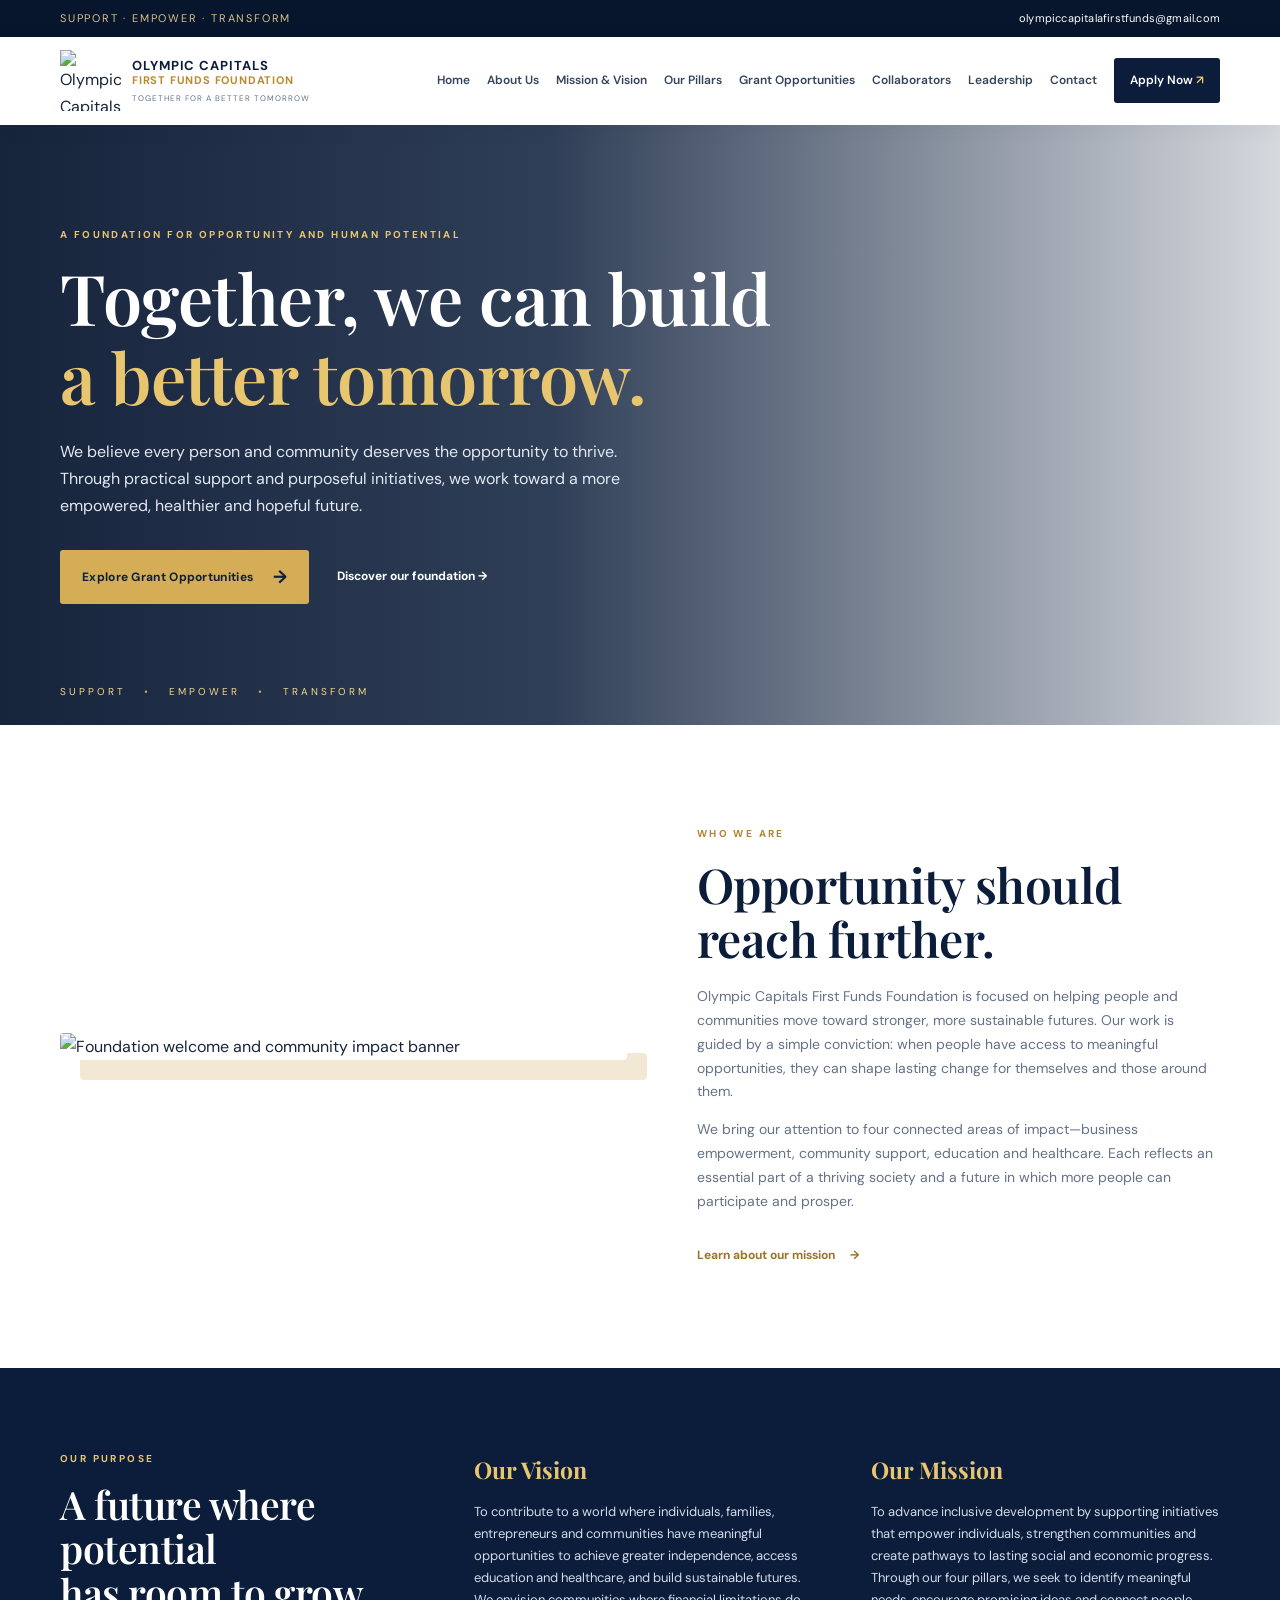
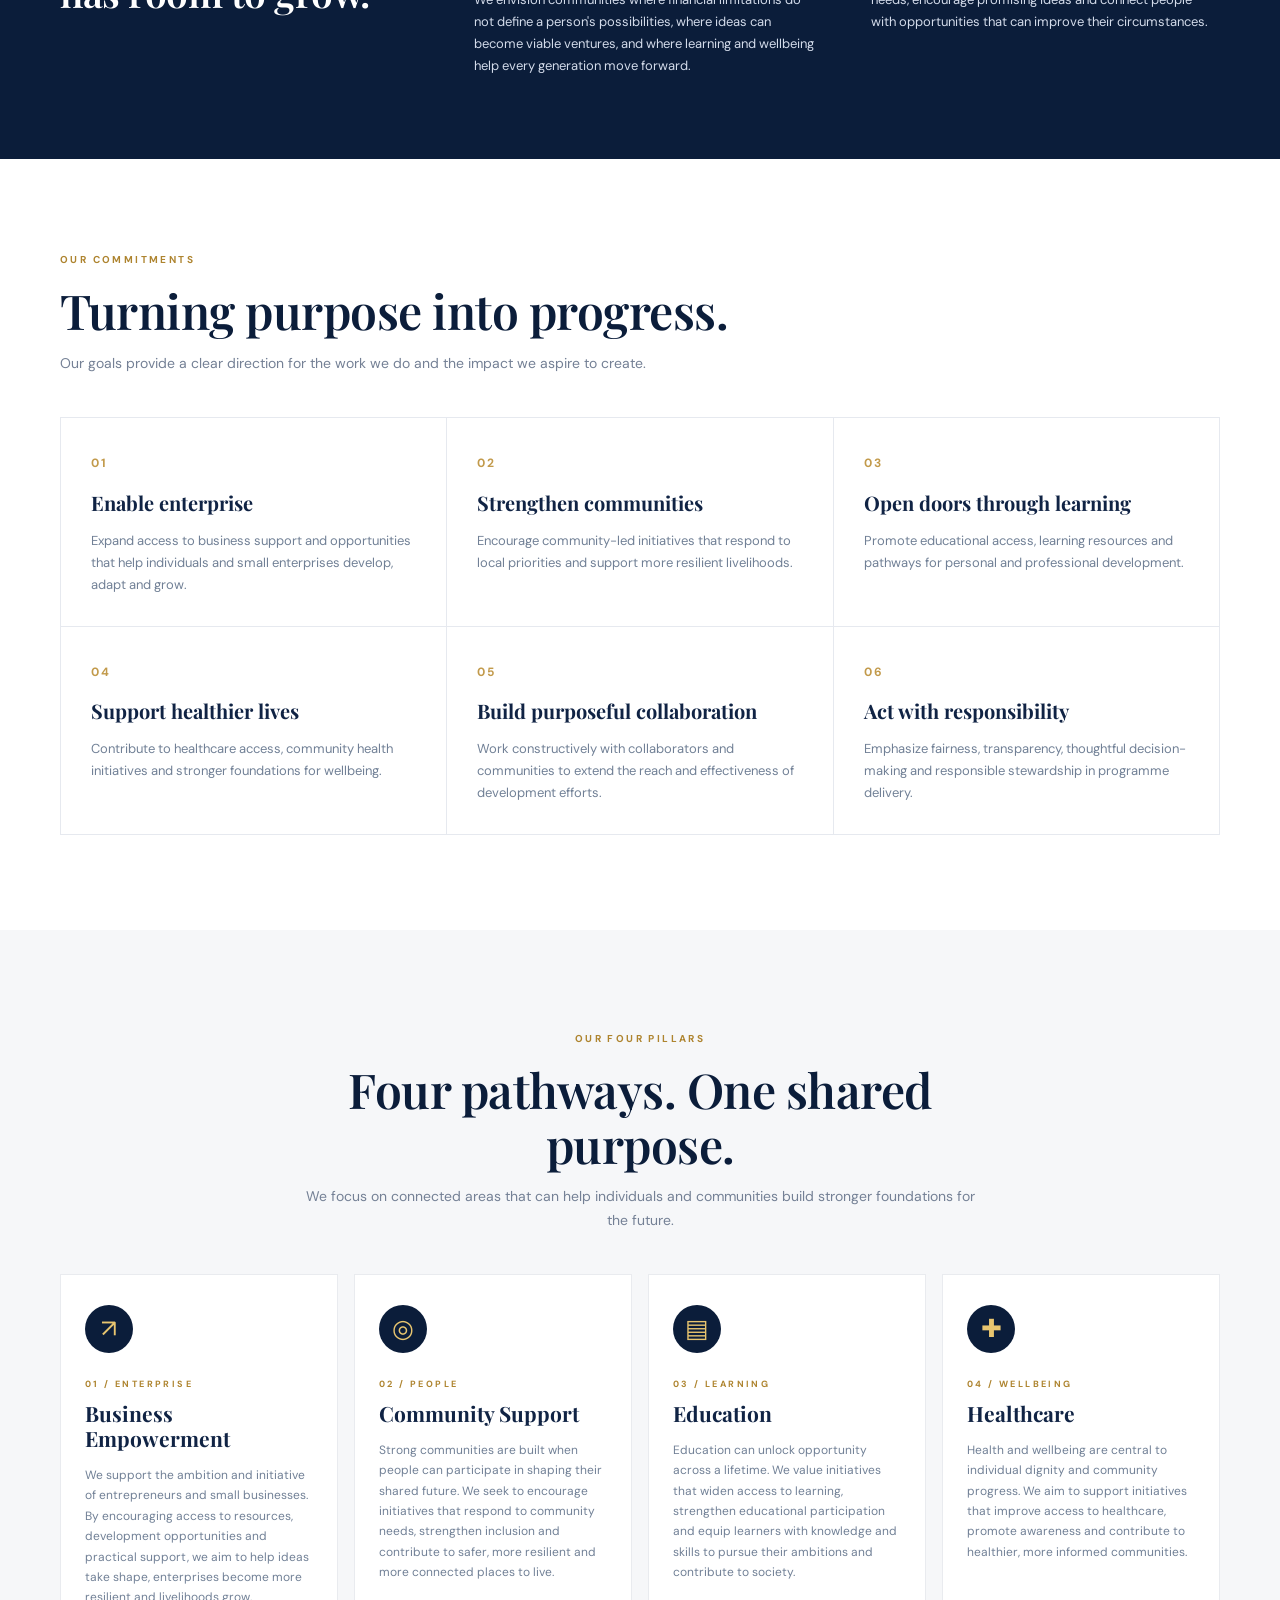
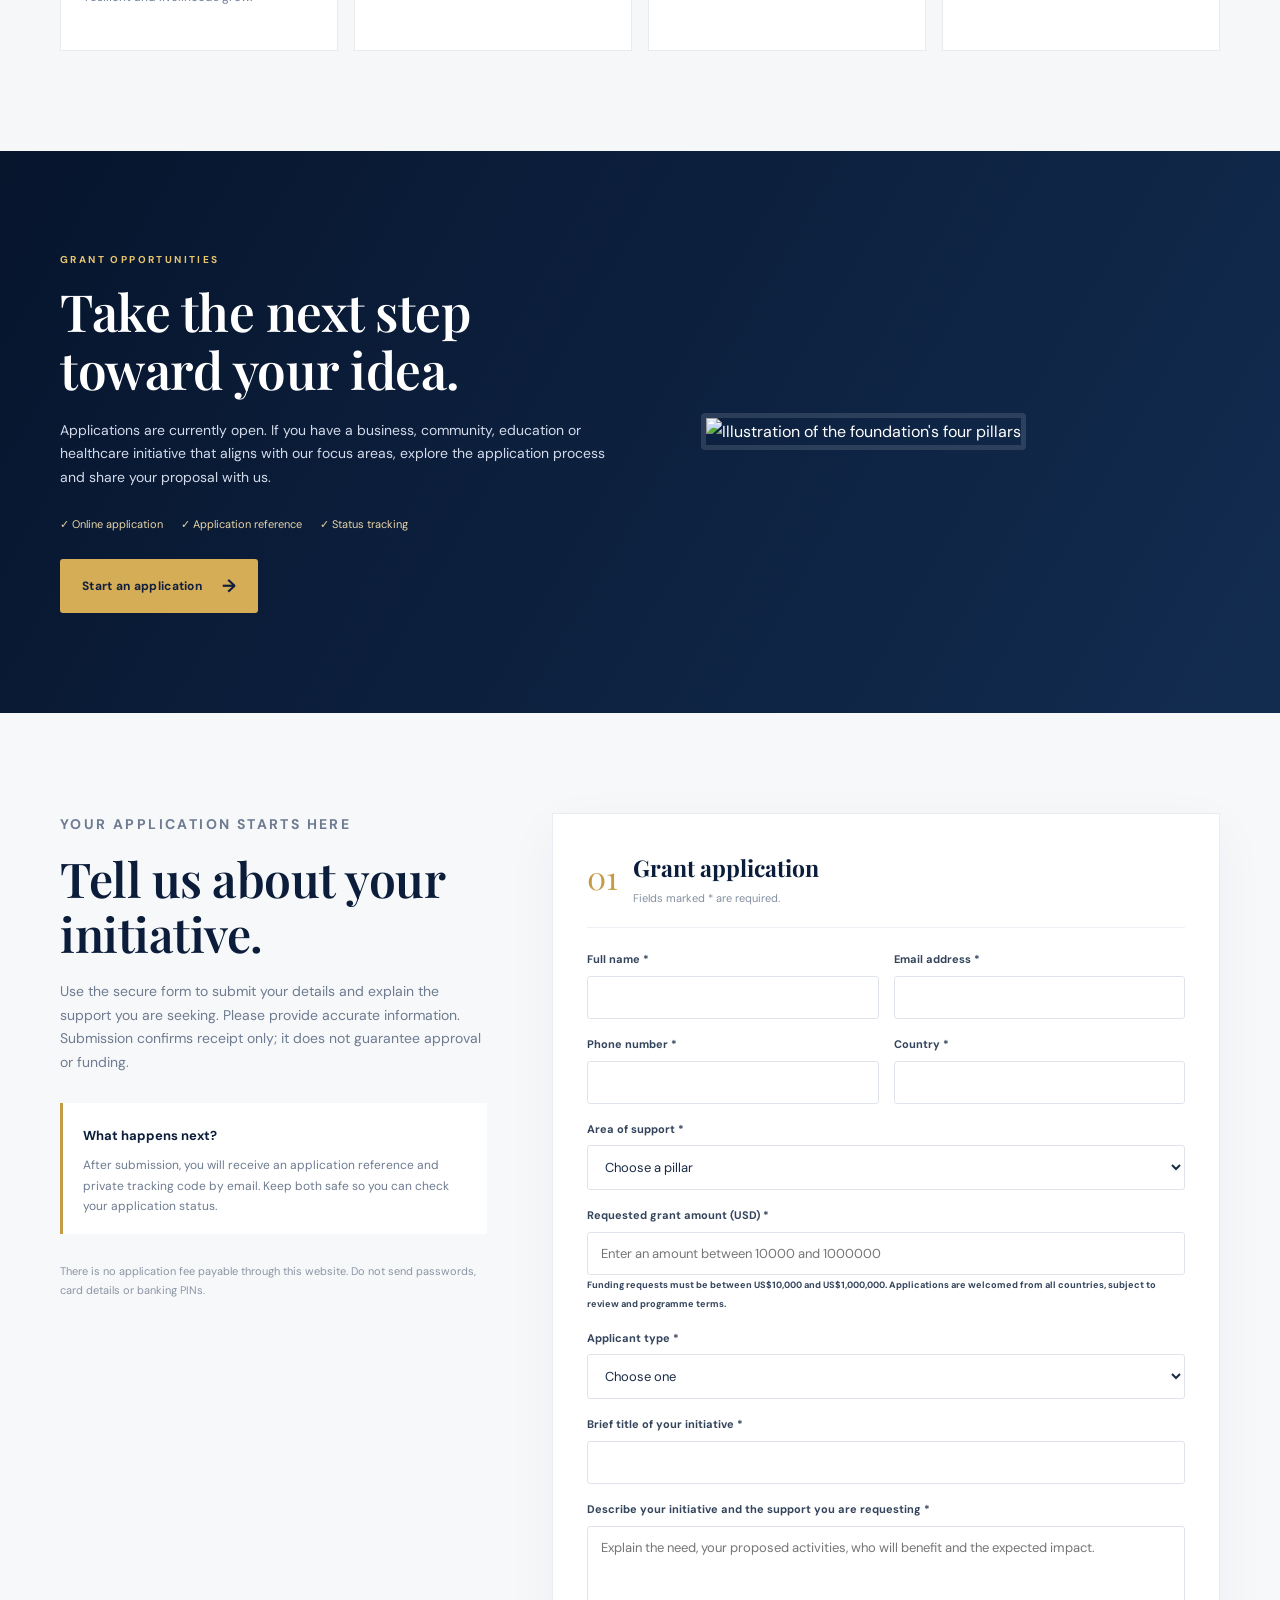
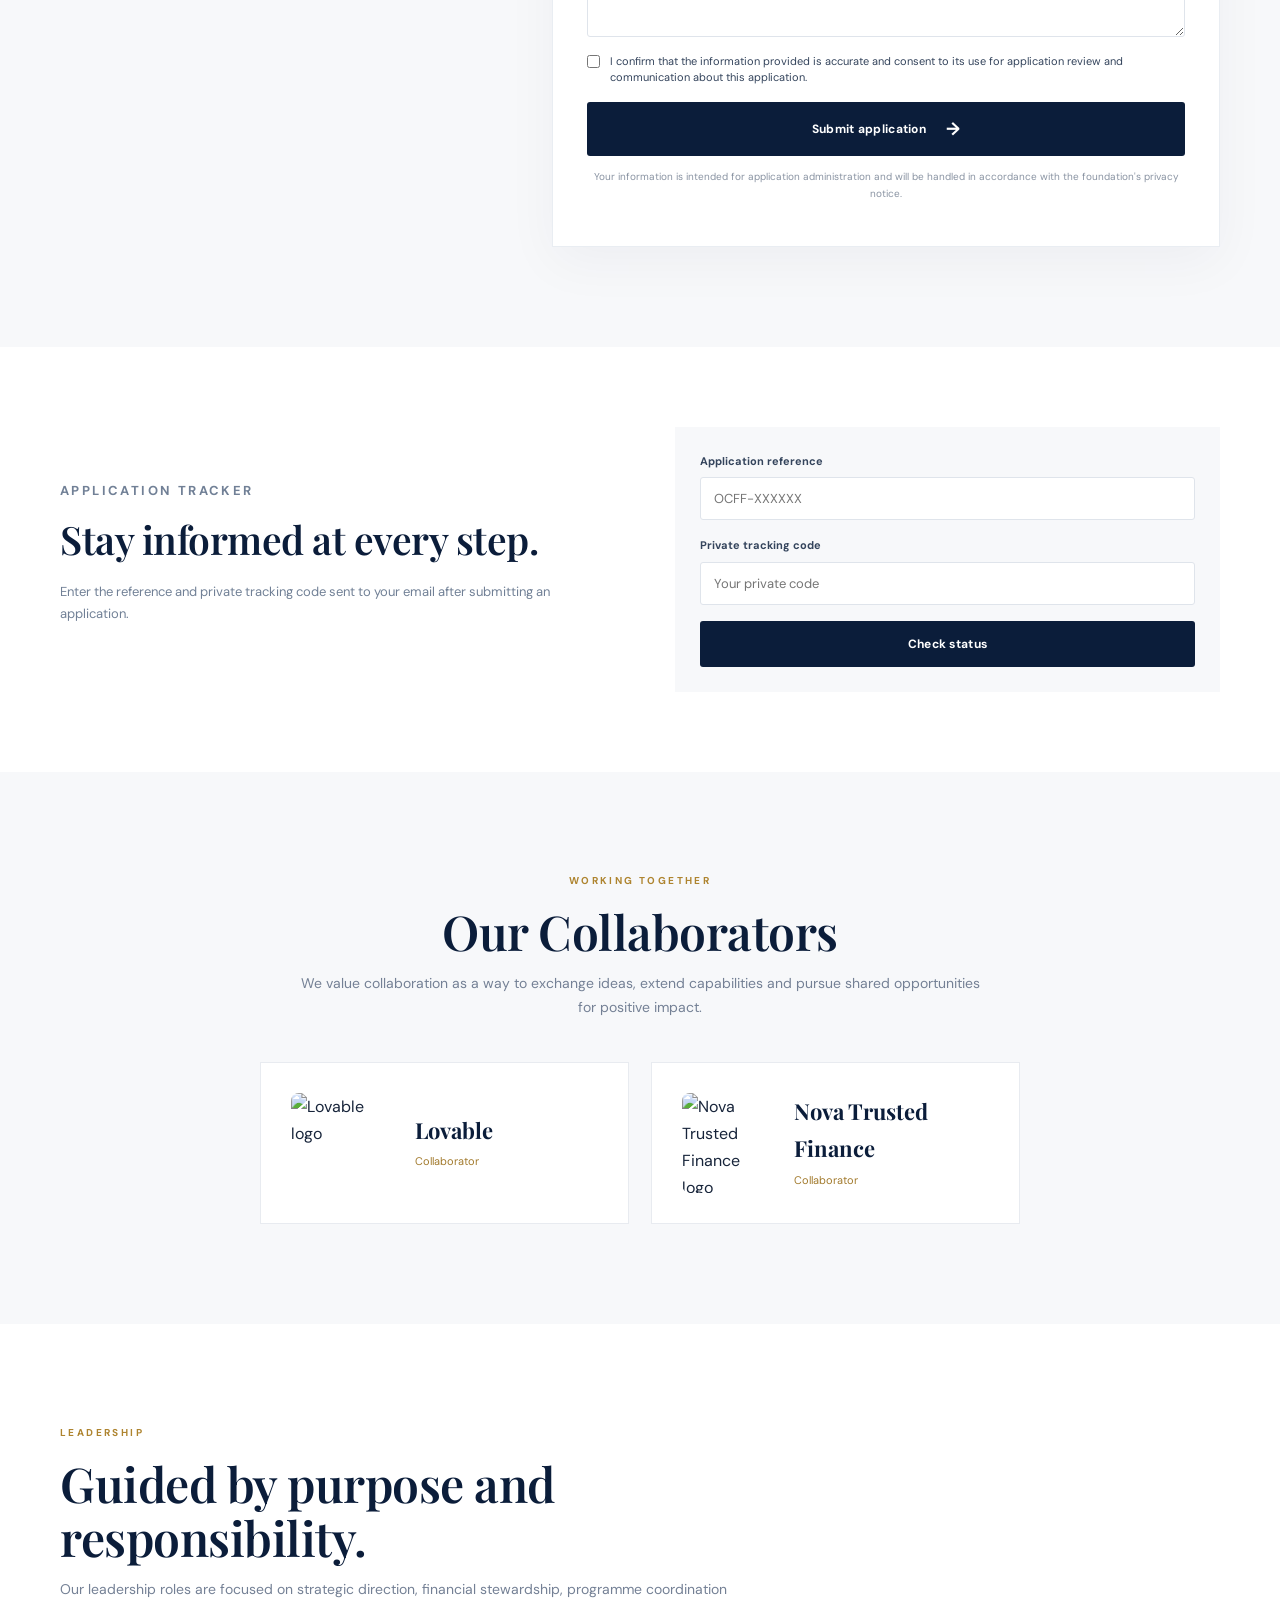
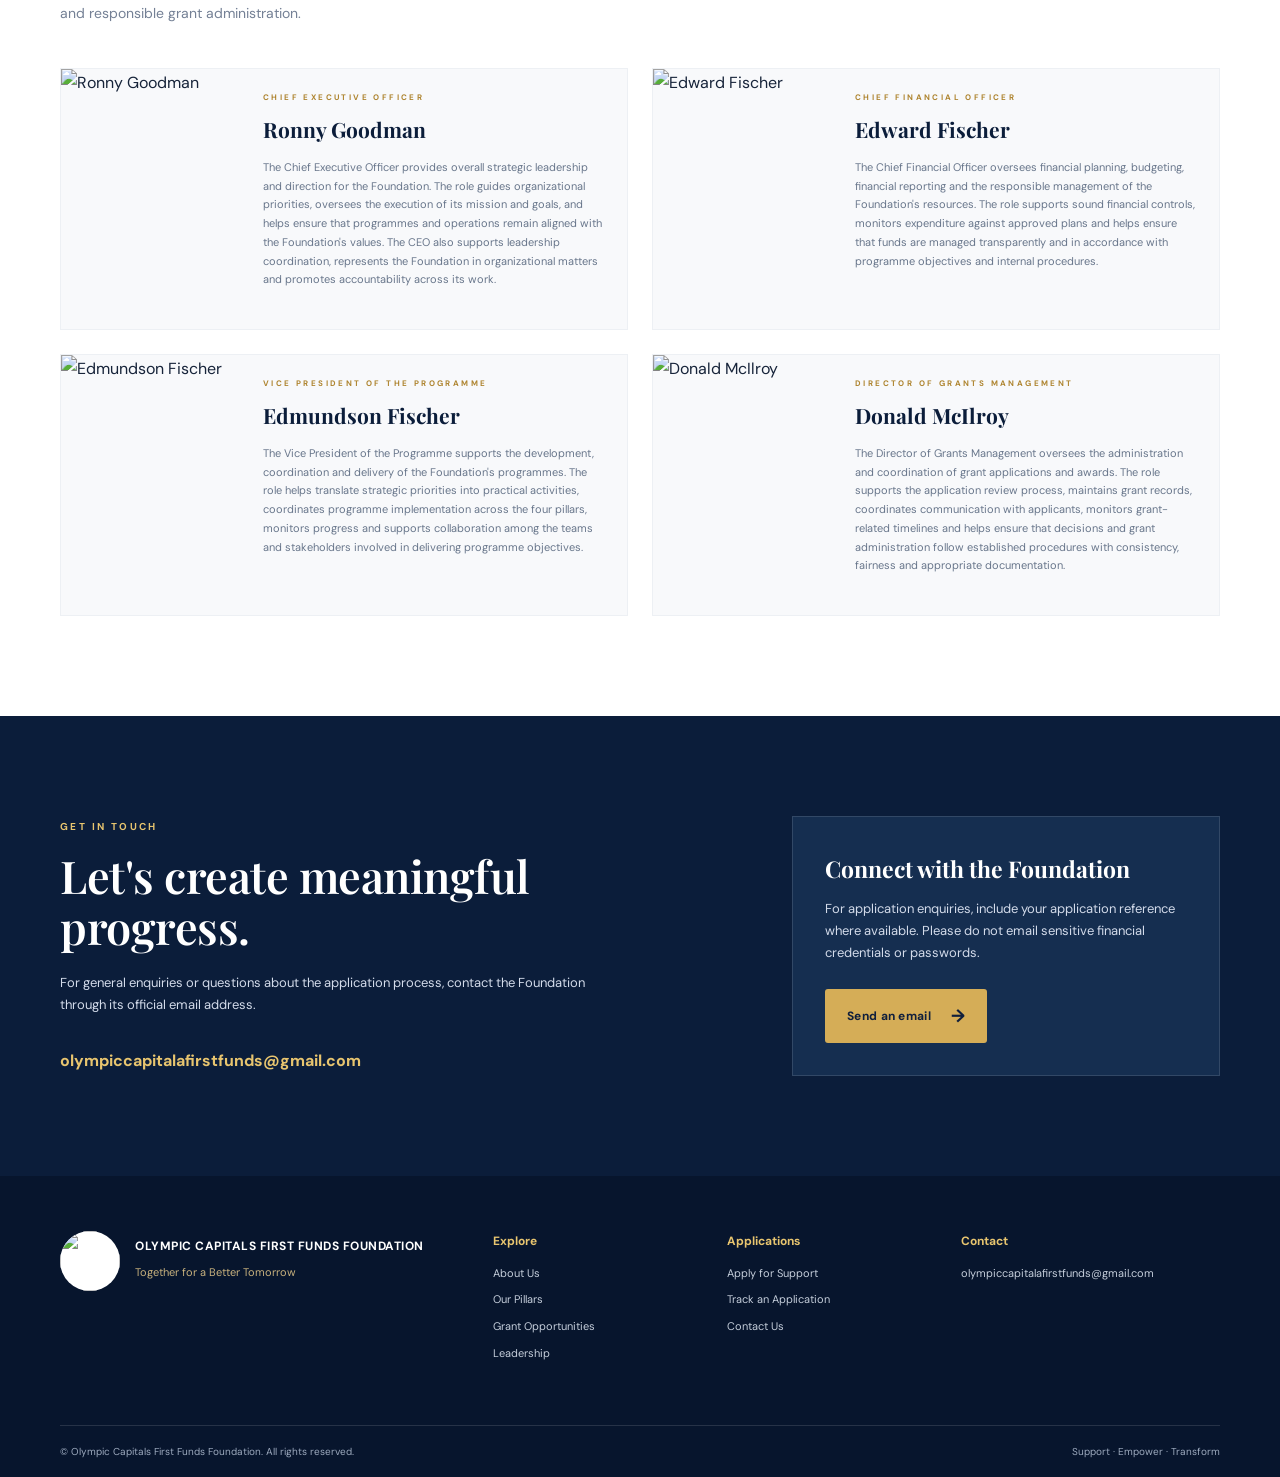
==== index.html @ b66a0d2e "Add files via upload" ====
<!doctype html>
<html lang="en">
<head>
<meta charset="utf-8"><meta name="viewport" content="width=device-width, initial-scale=1">
<meta name="description" content="Olympic Capitals First Funds Foundation — supporting, empowering and transforming lives through business empowerment, community support, education and healthcare.">
<meta name="theme-color" content="#0b1d3a">
<title>Olympic Capitals First Funds Foundation | Together for a Better Tomorrow</title>
<link rel="preconnect" href="https://fonts.googleapis.com"><link rel="preconnect" href="https://fonts.gstatic.com" crossorigin>
<link href="https://fonts.googleapis.com/css2?family=DM+Sans:wght@400;500;600;700&family=Playfair+Display:wght@500;600;700&display=swap" rel="stylesheet">
<link rel="stylesheet" href="/styles.css">
</head>
<body>
<div class="topline"><div class="wrap topline-inner"><span>SUPPORT · EMPOWER · TRANSFORM</span><a href="mailto:olympiccapitalafirstfunds@gmail.com">olympiccapitalafirstfunds@gmail.com</a></div></div>
<header class="site-header"><div class="wrap nav-wrap">
<a class="brand" href="#home"><img src="/assets/foundation-logo.jpg" alt="Olympic Capitals First Funds Foundation logo"><span><b>OLYMPIC CAPITALS</b><strong>FIRST FUNDS FOUNDATION</strong><small>TOGETHER FOR A BETTER TOMORROW</small></span></a>
<button class="menu-toggle" aria-label="Open navigation" aria-expanded="false">☰</button>
<nav id="nav"><a href="#home">Home</a><a href="#about">About Us</a><a href="#mission">Mission & Vision</a><a href="#pillars">Our Pillars</a><a href="#grants">Grant Opportunities</a><a href="#collaborators">Collaborators</a><a href="#leadership">Leadership</a><a href="#contact">Contact</a><a class="nav-apply" href="#apply">Apply Now <span>↗</span></a></nav>
</div></header>
<main>
<section class="hero" id="home"><div class="hero-shade"></div><div class="wrap hero-content"><p class="eyebrow light">A FOUNDATION FOR OPPORTUNITY AND HUMAN POTENTIAL</p><h1>Together, we can build<br><em>a better tomorrow.</em></h1><p class="hero-copy">We believe every person and community deserves the opportunity to thrive. Through practical support and purposeful initiatives, we work toward a more empowered, healthier and hopeful future.</p><div class="hero-actions"><a class="btn gold" href="#apply">Explore Grant Opportunities <span>→</span></a><a class="text-link light-link" href="#about">Discover our foundation <span>→</span></a></div></div><div class="hero-caption">SUPPORT <i>•</i> EMPOWER <i>•</i> TRANSFORM</div></section>
<section class="intro section wrap" id="about"><div class="intro-image"><img src="/assets/foundation-welcome-banner.jpg" alt="Foundation welcome and community impact banner"></div><div class="intro-copy"><p class="eyebrow">WHO WE ARE</p><h2>Opportunity should reach further.</h2><p>Olympic Capitals First Funds Foundation is focused on helping people and communities move toward stronger, more sustainable futures. Our work is guided by a simple conviction: when people have access to meaningful opportunities, they can shape lasting change for themselves and those around them.</p><p>We bring our attention to four connected areas of impact—business empowerment, community support, education and healthcare. Each reflects an essential part of a thriving society and a future in which more people can participate and prosper.</p><a class="under-link" href="#mission">Learn about our mission <span>→</span></a></div></section>
<section class="mission-band" id="mission"><div class="wrap mission-grid"><div><p class="eyebrow light">OUR PURPOSE</p><h2>A future where potential<br>has room to grow.</h2></div><div><h3>Our Vision</h3><p>To contribute to a world where individuals, families, entrepreneurs and communities have meaningful opportunities to achieve greater independence, access education and healthcare, and build sustainable futures. We envision communities where financial limitations do not define a person's possibilities, where ideas can become viable ventures, and where learning and wellbeing help every generation move forward.</p></div><div><h3>Our Mission</h3><p>To advance inclusive development by supporting initiatives that empower individuals, strengthen communities and create pathways to lasting social and economic progress. Through our four pillars, we seek to identify meaningful needs, encourage promising ideas and connect people with opportunities that can improve their circumstances.</p></div></div></section>
<section class="section goals wrap"><div class="section-heading"><p class="eyebrow">OUR COMMITMENTS</p><h2>Turning purpose into progress.</h2><p>Our goals provide a clear direction for the work we do and the impact we aspire to create.</p></div><div class="goal-grid"><article><b>01</b><h3>Enable enterprise</h3><p>Expand access to business support and opportunities that help individuals and small enterprises develop, adapt and grow.</p></article><article><b>02</b><h3>Strengthen communities</h3><p>Encourage community-led initiatives that respond to local priorities and support more resilient livelihoods.</p></article><article><b>03</b><h3>Open doors through learning</h3><p>Promote educational access, learning resources and pathways for personal and professional development.</p></article><article><b>04</b><h3>Support healthier lives</h3><p>Contribute to healthcare access, community health initiatives and stronger foundations for wellbeing.</p></article><article><b>05</b><h3>Build purposeful collaboration</h3><p>Work constructively with collaborators and communities to extend the reach and effectiveness of development efforts.</p></article><article><b>06</b><h3>Act with responsibility</h3><p>Emphasize fairness, transparency, thoughtful decision-making and responsible stewardship in programme delivery.</p></article></div></section>
<section class="pillars section" id="pillars"><div class="wrap"><div class="section-heading center"><p class="eyebrow">OUR FOUR PILLARS</p><h2>Four pathways. One shared purpose.</h2><p>We focus on connected areas that can help individuals and communities build stronger foundations for the future.</p></div><div class="pillar-grid"><article class="pillar"><div class="pillar-icon">↗</div><p class="eyebrow">01 / ENTERPRISE</p><h3>Business Empowerment</h3><p>We support the ambition and initiative of entrepreneurs and small businesses. By encouraging access to resources, development opportunities and practical support, we aim to help ideas take shape, enterprises become more resilient and livelihoods grow.</p></article><article class="pillar"><div class="pillar-icon">◎</div><p class="eyebrow">02 / PEOPLE</p><h3>Community Support</h3><p>Strong communities are built when people can participate in shaping their shared future. We seek to encourage initiatives that respond to community needs, strengthen inclusion and contribute to safer, more resilient and more connected places to live.</p></article><article class="pillar"><div class="pillar-icon">▤</div><p class="eyebrow">03 / LEARNING</p><h3>Education</h3><p>Education can unlock opportunity across a lifetime. We value initiatives that widen access to learning, strengthen educational participation and equip learners with knowledge and skills to pursue their ambitions and contribute to society.</p></article><article class="pillar"><div class="pillar-icon">✚</div><p class="eyebrow">04 / WELLBEING</p><h3>Healthcare</h3><p>Health and wellbeing are central to individual dignity and community progress. We aim to support initiatives that improve access to healthcare, promote awareness and contribute to healthier, more informed communities.</p></article></div></div></section>
<section class="grant-section section" id="grants"><div class="wrap grant-grid"><div><p class="eyebrow light">GRANT OPPORTUNITIES</p><h2>Take the next step<br>toward your idea.</h2><p>Applications are currently open. If you have a business, community, education or healthcare initiative that aligns with our focus areas, explore the application process and share your proposal with us.</p><div class="grant-points"><span>✓ Online application</span><span>✓ Application reference</span><span>✓ Status tracking</span></div><a class="btn gold" href="#apply">Start an application <span>→</span></a></div><div class="grant-art"><img src="/assets/four-pillars-artwork.jpg" alt="Illustration of the foundation's four pillars"></div></div></section>
<section class="section application" id="apply"><div class="wrap application-grid"><div class="application-info"><p class="eyebrow">YOUR APPLICATION STARTS HERE</p><h2>Tell us about your initiative.</h2><p>Use the secure form to submit your details and explain the support you are seeking. Please provide accurate information. Submission confirms receipt only; it does not guarantee approval or funding.</p><div class="notice"><b>What happens next?</b><p>After submission, you will receive an application reference and private tracking code by email. Keep both safe so you can check your application status.</p></div><p class="small-note">There is no application fee payable through this website. Do not send passwords, card details or banking PINs.</p></div>
<form id="application-form" class="form-card"><div class="form-title"><span>01</span><div><h3>Grant application</h3><p>Fields marked * are required.</p></div></div><div class="form-row"><label>Full name *<input name="fullName" required autocomplete="name" maxlength="120"></label><label>Email address *<input name="email" type="email" required autocomplete="email" maxlength="180"></label></div><div class="form-row"><label>Phone number *<input name="phone" required autocomplete="tel" maxlength="40"></label><label>Country *<input name="country" required autocomplete="country-name" maxlength="80"></label></div><label>Area of support *<select name="pillar" required><option value="">Choose a pillar</option><option>Business Empowerment</option><option>Community Support</option><option>Education</option><option>Healthcare</option></select></label><label>Requested grant amount (USD) *<input name="requestedAmount" type="number" min="10000" max="1000000" step="1000" required placeholder="Enter an amount between 10000 and 1000000"><small>Funding requests must be between US$10,000 and US$1,000,000. Applications are welcomed from all countries, subject to review and programme terms.</small></label><label>Applicant type *<select name="applicantType" required><option value="">Choose one</option><option>Individual</option><option>Business / Enterprise</option><option>Community group / Organization</option><option>Educational initiative</option><option>Healthcare initiative</option></select></label><label>Brief title of your initiative *<input name="projectTitle" required maxlength="160"></label><label>Describe your initiative and the support you are requesting *<textarea name="description" rows="5" required minlength="40" maxlength="5000" placeholder="Explain the need, your proposed activities, who will benefit and the expected impact."></textarea></label><label class="check"><input type="checkbox" name="consent" required><span>I confirm that the information provided is accurate and consent to its use for application review and communication about this application.</span></label><button class="btn navy full" type="submit">Submit application <span>→</span></button><p class="form-feedback" id="form-feedback" role="status" aria-live="polite"></p><p class="privacy-mini">Your information is intended for application administration and will be handled in accordance with the foundation's privacy notice.</p></form></div></section>
<section class="tracking section" id="track"><div class="wrap track-wrap"><div><p class="eyebrow">APPLICATION TRACKER</p><h2>Stay informed at every step.</h2><p>Enter the reference and private tracking code sent to your email after submitting an application.</p></div><form id="track-form" class="track-form"><label>Application reference<input name="reference" placeholder="OCFF-XXXXXX" required></label><label>Private tracking code<input name="trackingCode" placeholder="Your private code" required></label><button class="btn navy full">Check status</button><div id="track-result" class="track-result" role="status" aria-live="polite"></div></form></div></section>
<section class="collaborators section" id="collaborators"><div class="wrap"><div class="section-heading center"><p class="eyebrow">WORKING TOGETHER</p><h2>Our Collaborators</h2><p>We value collaboration as a way to exchange ideas, extend capabilities and pursue shared opportunities for positive impact.</p></div><div class="collab-grid"><article class="collab-card"><img src="/assets/lovable-logo.jpg" alt="Lovable logo"><div><h3>Lovable</h3><p>Collaborator</p></div></article><article class="collab-card"><img src="/assets/nova-trusted-finance-logo.jpg" alt="Nova Trusted Finance logo"><div><h3>Nova Trusted Finance</h3><p>Collaborator</p></div></article></div></div></section>
<section class="leadership section" id="leadership"><div class="wrap"><div class="section-heading"><p class="eyebrow">LEADERSHIP</p><h2>Guided by purpose and responsibility.</h2><p>Our leadership roles are focused on strategic direction, financial stewardship, programme coordination and responsible grant administration.</p></div><div class="leaders-grid"><article class="leader"><img src="/assets/leader-ronny-goodman.jpg" alt="Ronny Goodman"><div class="leader-copy"><p class="eyebrow">CHIEF EXECUTIVE OFFICER</p><h3>Ronny Goodman</h3><p>The Chief Executive Officer provides overall strategic leadership and direction for the Foundation. The role guides organizational priorities, oversees the execution of its mission and goals, and helps ensure that programmes and operations remain aligned with the Foundation's values. The CEO also supports leadership coordination, represents the Foundation in organizational matters and promotes accountability across its work.</p></div></article><article class="leader"><img src="/assets/leader-edward-fischer.jpg" alt="Edward Fischer"><div class="leader-copy"><p class="eyebrow">CHIEF FINANCIAL OFFICER</p><h3>Edward Fischer</h3><p>The Chief Financial Officer oversees financial planning, budgeting, financial reporting and the responsible management of the Foundation's resources. The role supports sound financial controls, monitors expenditure against approved plans and helps ensure that funds are managed transparently and in accordance with programme objectives and internal procedures.</p></div></article><article class="leader"><img src="/assets/leader-edmundson-fischer.jpg" alt="Edmundson Fischer"><div class="leader-copy"><p class="eyebrow">VICE PRESIDENT OF THE PROGRAMME</p><h3>Edmundson Fischer</h3><p>The Vice President of the Programme supports the development, coordination and delivery of the Foundation's programmes. The role helps translate strategic priorities into practical activities, coordinates programme implementation across the four pillars, monitors progress and supports collaboration among the teams and stakeholders involved in delivering programme objectives.</p></div></article><article class="leader"><img src="/assets/leader-donald-mcilroy.jpg" alt="Donald McIlroy"><div class="leader-copy"><p class="eyebrow">DIRECTOR OF GRANTS MANAGEMENT</p><h3>Donald McIlroy</h3><p>The Director of Grants Management oversees the administration and coordination of grant applications and awards. The role supports the application review process, maintains grant records, coordinates communication with applicants, monitors grant-related timelines and helps ensure that decisions and grant administration follow established procedures with consistency, fairness and appropriate documentation.</p></div></article></div></div></section>
<section class="contact section" id="contact"><div class="wrap contact-grid"><div><p class="eyebrow light">GET IN TOUCH</p><h2>Let's create meaningful progress.</h2><p>For general enquiries or questions about the application process, contact the Foundation through its official email address.</p><a class="contact-email" href="mailto:olympiccapitalafirstfunds@gmail.com">olympiccapitalafirstfunds@gmail.com</a></div><div class="contact-card"><h3>Connect with the Foundation</h3><p>For application enquiries, include your application reference where available. Please do not email sensitive financial credentials or passwords.</p><a class="btn gold" href="mailto:olympiccapitalafirstfunds@gmail.com?subject=Foundation%20Enquiry">Send an email <span>→</span></a></div></div></section>
</main>
<footer><div class="wrap footer-main"><div class="footer-brand"><img src="/assets/foundation-logo.jpg" alt=""><div><b>OLYMPIC CAPITALS FIRST FUNDS FOUNDATION</b><p>Together for a Better Tomorrow</p></div></div><div><h4>Explore</h4><a href="#about">About Us</a><a href="#pillars">Our Pillars</a><a href="#grants">Grant Opportunities</a><a href="#leadership">Leadership</a></div><div><h4>Applications</h4><a href="#apply">Apply for Support</a><a href="#track">Track an Application</a><a href="#contact">Contact Us</a></div><div><h4>Contact</h4><a href="mailto:olympiccapitalafirstfunds@gmail.com">olympiccapitalafirstfunds@gmail.com</a></div></div><div class="wrap footer-bottom"><span>© <span id="year"></span> Olympic Capitals First Funds Foundation. All rights reserved.</span><span>Support · Empower · Transform</span></div></footer>
<script src="/app.js" defer></script>
</body></html>
---- styles.css ----
*{box-sizing:border-box}html{scroll-behavior:smooth;scroll-padding-top:92px}body{margin:0;color:#17243a;background:#fff;font-family:"DM Sans",Arial,sans-serif;line-height:1.7}a{color:inherit;text-decoration:none}.wrap{width:min(1160px,calc(100% - 44px));margin:auto}.topline{background:#07152d;color:#d9c18a;font-size:11px;letter-spacing:1.8px}.topline-inner{display:flex;justify-content:space-between;padding:9px 0}.topline a{color:#fff;letter-spacing:.2px}.site-header{position:sticky;top:0;background:#fff;z-index:20;box-shadow:0 4px 22px #0b1d3a0c}.nav-wrap{min-height:88px;display:flex;align-items:center;justify-content:space-between;gap:25px}.brand{display:flex;align-items:center;gap:11px;min-width:260px}.brand img{width:61px;height:61px;object-fit:contain}.brand span{display:flex;flex-direction:column;line-height:1.25;color:#0b1d3a}.brand b{font-size:13px;letter-spacing:.9px}.brand strong{font-size:11px;letter-spacing:.8px;color:#b88a2d}.brand small{font-size:8px;letter-spacing:1px;margin-top:5px;color:#66748a}nav{display:flex;align-items:center;gap:17px;font-size:12px;font-weight:600;color:#34445c}nav a:hover,.under-link:hover{color:#b98b34}.nav-apply{background:#0b1d3a;color:#fff;padding:12px 16px;border-radius:3px}.nav-apply span{color:#e8c56f}.menu-toggle{display:none;background:none;border:0;font-size:25px;color:#0b1d3a}.hero{position:relative;min-height:600px;background:linear-gradient(90deg,#06152feF 0%,#0b1d3ad9 43%,#0b1d3a2b 100%),url('/assets/foundation-banner-wide.jpg') center/cover no-repeat;display:flex;align-items:center;color:#fff}.hero-content{position:relative;padding:100px 0 120px;max-width:1160px}.eyebrow{font-size:10px;letter-spacing:2.4px;font-weight:700;color:#ae842f;margin:0 0 15px}.eyebrow.light{color:#e8c56f}.hero h1,.section-heading h2,.intro h2,.mission-band h2,.grant-section h2,.application h2,.tracking h2,.contact h2{font-family:"Playfair Display",Georgia,serif;font-weight:600;line-height:1.13;letter-spacing:-.5px}.hero h1{font-size:clamp(42px,6vw,70px);margin:0 0 22px}.hero h1 em{color:#e8c56f;font-style:normal}.hero-copy{max-width:560px;color:#e3e8f1;font-size:16px}.hero-actions{display:flex;align-items:center;gap:28px;margin-top:30px}.btn{display:inline-flex;align-items:center;justify-content:center;gap:20px;padding:15px 22px;border:0;border-radius:3px;font:700 12px "DM Sans";letter-spacing:.3px;cursor:pointer}.btn.gold{background:#d5ad57;color:#101f3c}.btn.navy{background:#0b1d3a;color:white}.btn.full{width:100%}.btn span{font-size:18px}.text-link{font-size:12px;font-weight:700}.light-link{color:#fff}.hero-caption{position:absolute;bottom:25px;left:max(22px,calc((100% - 1160px)/2));font-size:10px;letter-spacing:3px;color:#f3d78f}.hero-caption i{padding:0 12px;color:#d5ad57}.section{padding:100px 0}.intro{display:grid;grid-template-columns:1.04fr .96fr;gap:70px;align-items:center}.intro-image img{width:100%;display:block;border-radius:4px;box-shadow:20px 20px 0 #f2e8d4}.intro h2,.section-heading h2,.tracking h2,.application h2{font-size:clamp(34px,4vw,48px);color:#0b1d3a;margin:0 0 20px}.intro-copy p:not(.eyebrow){color:#657187;font-size:14px}.under-link{display:inline-block;margin-top:18px;color:#9b7428;font-weight:700;font-size:12px}.under-link span{padding-left:12px}.mission-band{background:#0b1d3a;color:#fff;padding:82px 0}.mission-grid{display:grid;grid-template-columns:1.05fr 1fr 1fr;gap:48px}.mission-band h2{font-size:39px;margin:0}.mission-band h3{font-family:"Playfair Display";font-size:23px;color:#e8c56f;margin:0 0 12px}.mission-band p:not(.eyebrow){font-size:13px;color:#d3dbea;margin:0}.goals{padding-top:92px;padding-bottom:95px}.section-heading{max-width:690px;margin-bottom:42px}.section-heading h2{margin-bottom:12px}.section-heading>p:not(.eyebrow){color:#748095;font-size:14px}.goal-grid{display:grid;grid-template-columns:repeat(3,1fr);gap:1px;background:#e6e9ef;border:1px solid #e6e9ef}.goal-grid article{background:white;padding:30px}.goal-grid b{color:#c29a4b;font-size:12px;letter-spacing:2px}.goal-grid h3{font-family:"Playfair Display";font-size:20px;color:#102344;margin:10px 0}.goal-grid p{font-size:13px;color:#718096;margin:0}.pillars{background:#f6f7f9}.center{text-align:center;margin-left:auto;margin-right:auto}.pillar-grid{display:grid;grid-template-columns:repeat(4,1fr);gap:16px}.pillar{background:#fff;padding:30px 24px;border:1px solid #e9ebef;min-height:310px;transition:.2s}.pillar:hover{transform:translateY(-5px);box-shadow:0 15px 35px #0b1d3a12}.pillar-icon{width:48px;height:48px;border-radius:50%;display:grid;place-items:center;background:#0b1d3a;color:#e8c56f;font-size:25px;margin-bottom:24px}.pillar .eyebrow{font-size:9px;margin-bottom:8px}.pillar h3{font-family:"Playfair Display";font-size:21px;color:#102344;line-height:1.2;margin:0 0 14px}.pillar p:last-child{font-size:12px;color:#718096}.grant-section{background:linear-gradient(120deg,#07152d,#122c50);color:#fff;overflow:hidden}.grant-grid{display:grid;grid-template-columns:1fr .9fr;gap:65px;align-items:center}.grant-section h2,.contact h2{font-size:clamp(38px,4vw,52px);margin:0 0 20px}.grant-section p:not(.eyebrow){color:#d3dbea;font-size:14px;max-width:550px}.grant-points{display:flex;flex-wrap:wrap;gap:18px;margin:25px 0;color:#e8d5a8;font-size:11px}.grant-art img{width:100%;max-height:400px;object-fit:cover;border:5px solid #ffffff20;border-radius:4px}.application{background:#f7f8fa}.application-grid{display:grid;grid-template-columns:.78fr 1.22fr;gap:65px;align-items:start}.application-info{position:sticky;top:120px}.application-info p{font-size:14px;color:#6e7b90}.notice{background:#fff;border-left:3px solid #c69b45;padding:18px 20px;margin:28px 0}.notice b{font-size:13px;color:#0b1d3a}.notice p{font-size:12px;margin:7px 0 0}.small-note{font-size:11px!important;color:#8b95a5!important}.form-card{background:#fff;padding:34px;box-shadow:0 15px 50px #0b1d3a0b;border:1px solid #e9edf2}.form-title{display:flex;gap:15px;align-items:center;border-bottom:1px solid #edf0f4;padding-bottom:20px;margin-bottom:22px}.form-title>span{font-family:"Playfair Display";font-size:32px;color:#c69b45}.form-title h3{margin:0;color:#0b1d3a;font-family:"Playfair Display";font-size:23px}.form-title p{margin:2px 0 0;color:#8490a0;font-size:11px}.form-card label,.track-form label{display:block;font-size:11px;font-weight:700;color:#34445c;margin-bottom:16px}.form-row{display:grid;grid-template-columns:1fr 1fr;gap:15px}input,select,textarea{display:block;width:100%;margin-top:7px;padding:12px 13px;border:1px solid #dfe4eb;border-radius:3px;background:#fff;font:13px "DM Sans";color:#1a2b45;outline:none}input:focus,select:focus,textarea:focus{border-color:#b88a2d;box-shadow:0 0 0 3px #c69b451c}textarea{resize:vertical}.form-card .check{display:flex;gap:10px;align-items:flex-start;font-weight:400;line-height:1.5}.check input{width:auto;margin:2px 0 0}.form-feedback{font-size:12px;color:#0b6844}.privacy-mini{font-size:10px;color:#8993a2;text-align:center}.tracking{padding:80px 0}.track-wrap{display:grid;grid-template-columns:1fr 1fr;gap:70px;align-items:center}.tracking h2{font-size:39px}.tracking p{font-size:13px;color:#718096}.track-form{background:#f7f8fa;padding:25px}.track-result{font-size:12px;color:#34445c}.status-pill{display:inline-block;padding:5px 10px;background:#e8eef7;color:#18365d;border-radius:20px;font-size:10px;font-weight:700}.collaborators{background:#f7f8fa}.collab-grid{display:grid;grid-template-columns:1fr 1fr;gap:22px;max-width:760px;margin:auto}.collab-card{background:#fff;border:1px solid #e8ebf0;padding:30px;display:flex;align-items:center;gap:24px}.collab-card img{width:100px;height:100px;object-fit:contain;border-radius:8px}.collab-card h3{font-family:"Playfair Display";font-size:22px;color:#0b1d3a;margin:0}.collab-card p{font-size:11px;color:#a27a2d;margin:3px 0}.leadership{background:#fff}.leaders-grid{display:grid;grid-template-columns:1fr 1fr;gap:24px}.leader{display:grid;grid-template-columns:180px 1fr;gap:22px;background:#f8f9fb;border:1px solid #edf0f4}.leader img{width:180px;height:100%;min-height:260px;object-fit:cover;object-position:center}.leader-copy{padding:22px 20px 22px 0}.leader-copy .eyebrow{font-size:8px;margin-bottom:8px}.leader-copy h3{font-family:"Playfair Display";font-size:21px;color:#0b1d3a;margin:0 0 10px}.leader-copy p:last-child{font-size:11px;line-height:1.7;color:#68768b;margin:0}.contact{background:#0b1d3a;color:#fff}.contact-grid{display:grid;grid-template-columns:1.2fr .8fr;gap:90px;align-items:center}.contact h2{font-size:45px}.contact p:not(.eyebrow){font-size:13px;color:#d3dbea;max-width:550px}.contact-email{display:inline-block;color:#e8c56f;font-weight:700;margin-top:18px}.contact-card{background:#152e50;padding:32px;border:1px solid #ffffff20}.contact-card h3{font-family:"Playfair Display";font-size:23px;margin:0}.contact-card p{margin:10px 0 25px}footer{background:#07152d;color:#fff}.footer-main{padding:55px 0;display:grid;grid-template-columns:2fr 1fr 1fr 1.3fr;gap:35px}.footer-brand{display:flex;gap:15px;align-items:flex-start}.footer-brand img{width:60px;height:60px;object-fit:contain;background:#fff;border-radius:50%}.footer-brand b{font-size:12px;letter-spacing:.5px}.footer-brand p{color:#c8b17d;font-size:11px;margin:5px 0}.footer-main h4{font-size:12px;color:#e8c56f;margin:0 0 12px}.footer-main>div:not(:first-child) a{display:block;font-size:11px;color:#c5cedb;margin:8px 0}.footer-bottom{border-top:1px solid #ffffff20;padding:17px 0;display:flex;justify-content:space-between;color:#9daabe;font-size:10px}.hidden{display:none!important}
@media(max-width:1050px){nav{gap:10px;font-size:11px}.brand{min-width:220px}.brand img{width:52px;height:52px}.pillar-grid{grid-template-columns:repeat(2,1fr)}.leaders-grid{grid-template-columns:1fr}.leader{grid-template-columns:190px 1fr}.leader img{width:190px}}
@media(max-width:780px){.topline-inner{justify-content:center}.topline-inner a{display:none}.nav-wrap{min-height:76px}.menu-toggle{display:block}nav{display:none;position:absolute;top:76px;left:0;right:0;background:#fff;padding:16px 22px 24px;box-shadow:0 15px 25px #0b1d3a16;flex-direction:column;align-items:stretch;gap:0}nav.open{display:flex}nav a{padding:12px 5px;border-bottom:1px solid #eef0f4;font-size:13px}.nav-apply{text-align:center;margin-top:12px}.hero{min-height:570px;background-position:58% center}.hero-content{padding:75px 0 100px}.hero-copy{font-size:14px;max-width:480px}.hero-actions{align-items:flex-start;flex-direction:column;gap:18px}.section{padding:72px 0}.intro,.mission-grid,.grant-grid,.application-grid,.track-wrap,.contact-grid{grid-template-columns:1fr;gap:35px}.intro-image{order:2}.mission-grid{gap:30px}.mission-band{padding:65px 0}.goal-grid{grid-template-columns:1fr 1fr}.application-info{position:static}.grant-art img{max-height:300px}.contact-grid{gap:30px}.footer-main{grid-template-columns:1fr 1fr}.footer-brand{grid-column:1/-1}.hero-caption{font-size:8px;letter-spacing:2px}}
@media(max-width:520px){.wrap{width:min(100% - 32px,1160px)}.brand{min-width:0}.brand img{width:47px;height:47px}.brand b{font-size:10px}.brand strong{font-size:9px}.brand small{font-size:7px}.hero h1{font-size:42px}.hero{min-height:560px}.goal-grid,.pillar-grid,.collab-grid{grid-template-columns:1fr}.goal-grid article{padding:23px}.pillar{min-height:0}.form-card{padding:22px 17px}.form-row{grid-template-columns:1fr;gap:0}.collab-card{padding:20px}.collab-card img{width:78px;height:78px}.leader{grid-template-columns:110px 1fr;gap:14px}.leader img{width:110px;min-height:100%;height:100%;object-position:center}.leader-copy{padding:15px 12px 15px 0}.leader-copy h3{font-size:18px}.leader-copy p:last-child{font-size:10px}.footer-main{grid-template-columns:1fr 1fr;gap:25px}.footer-bottom{gap:10px;flex-direction:column}.section-heading h2{font-size:35px}}
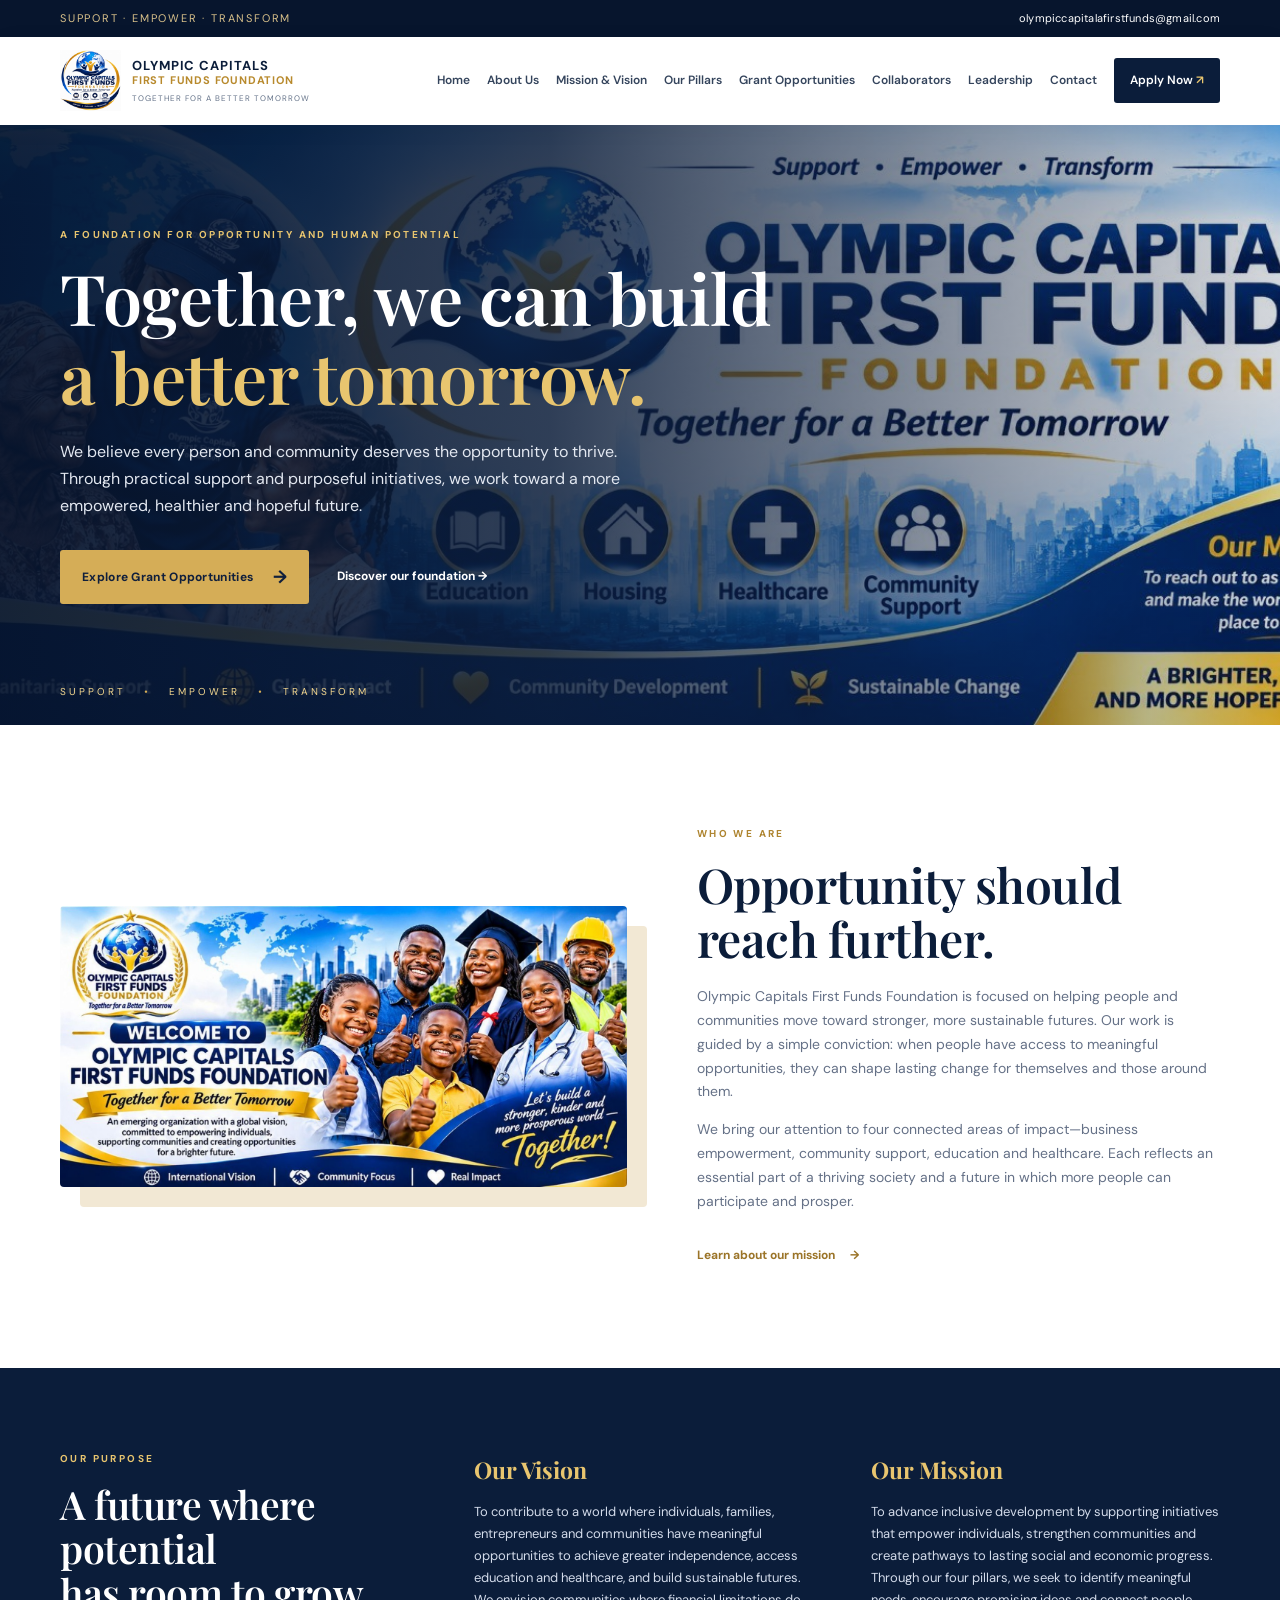
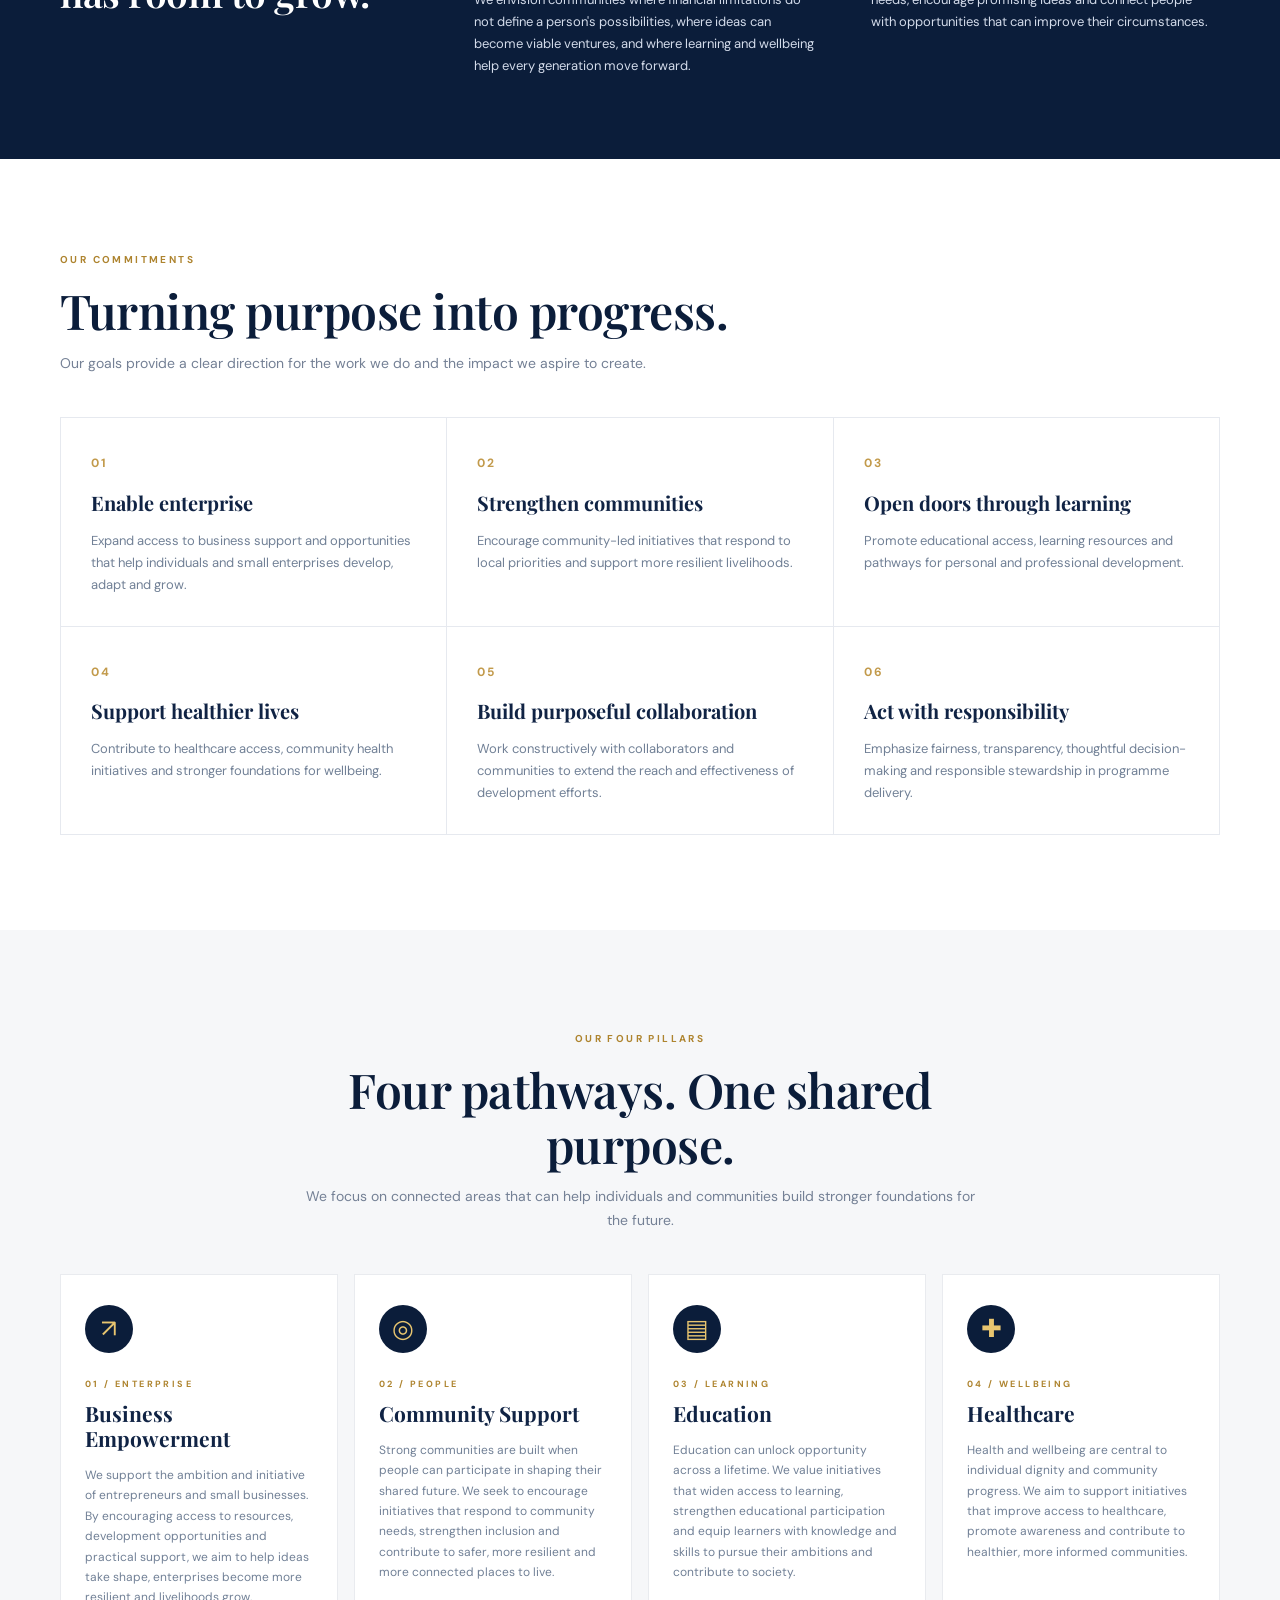
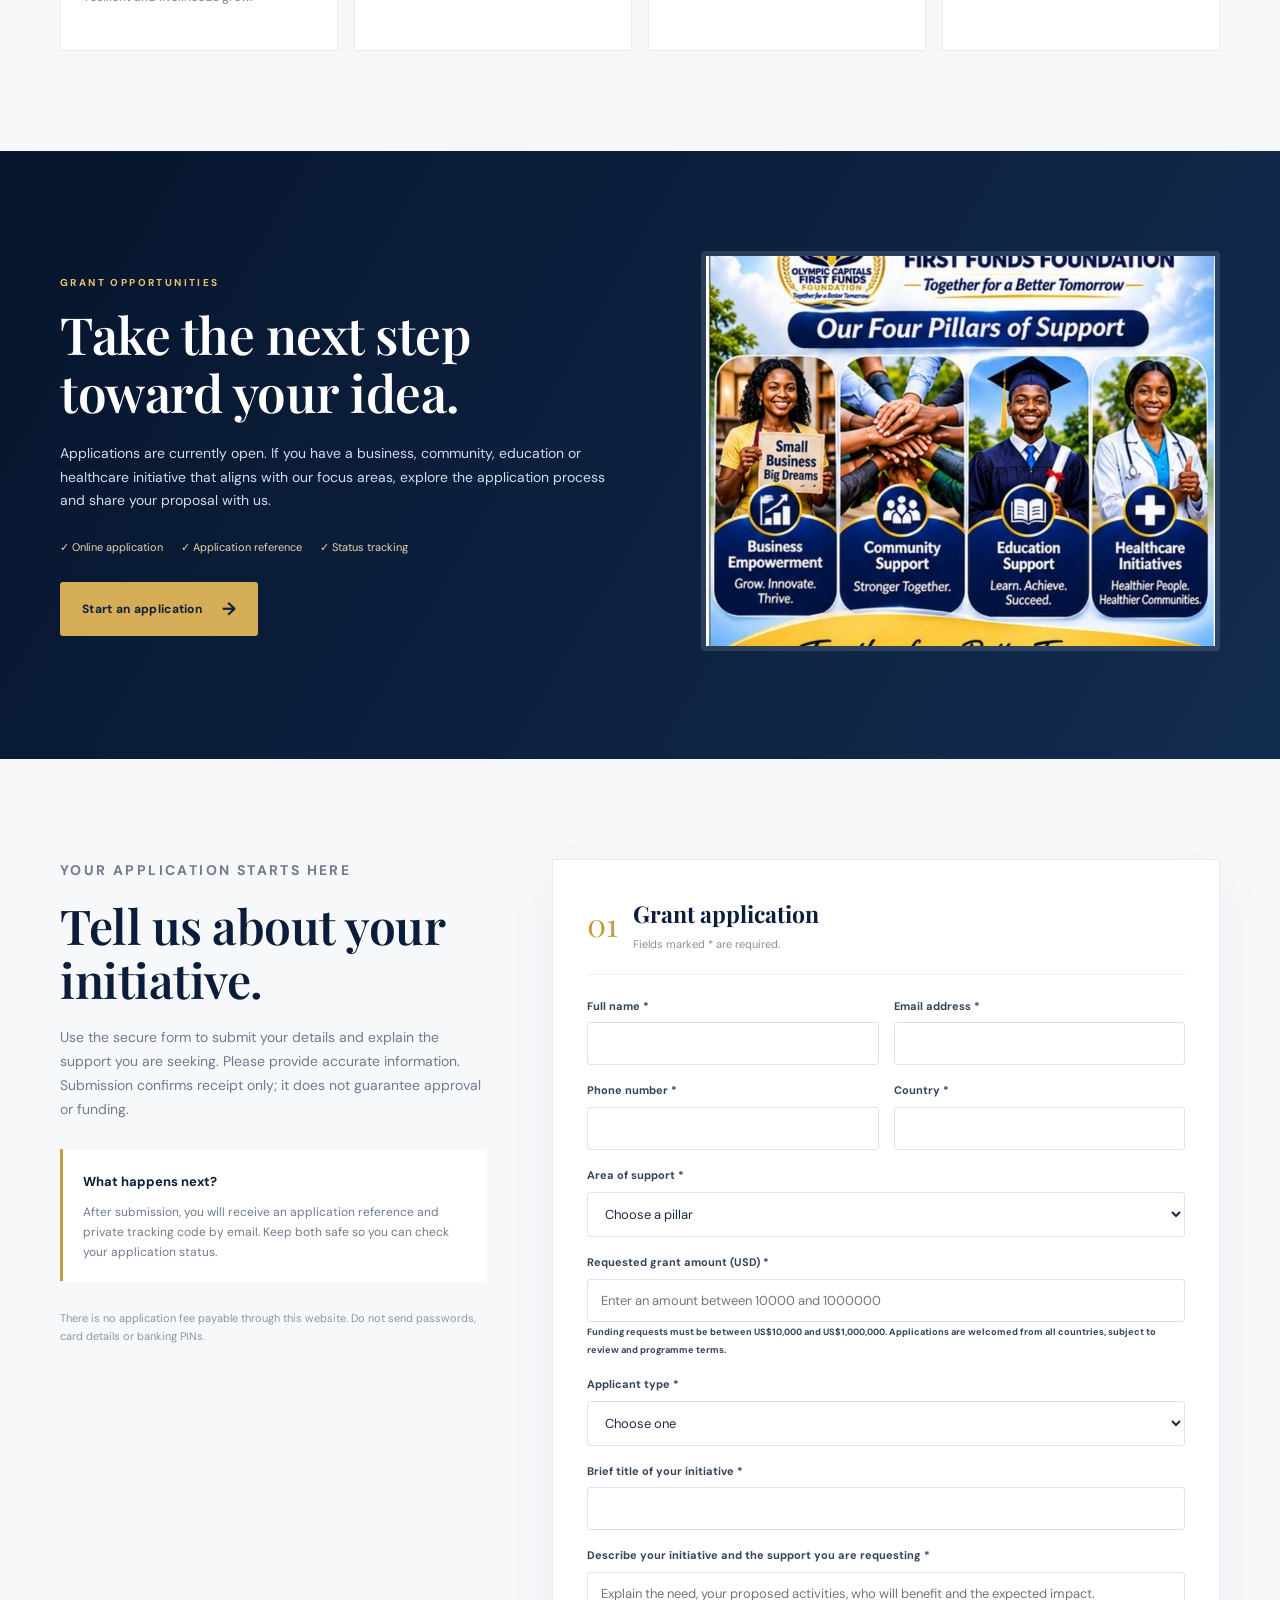
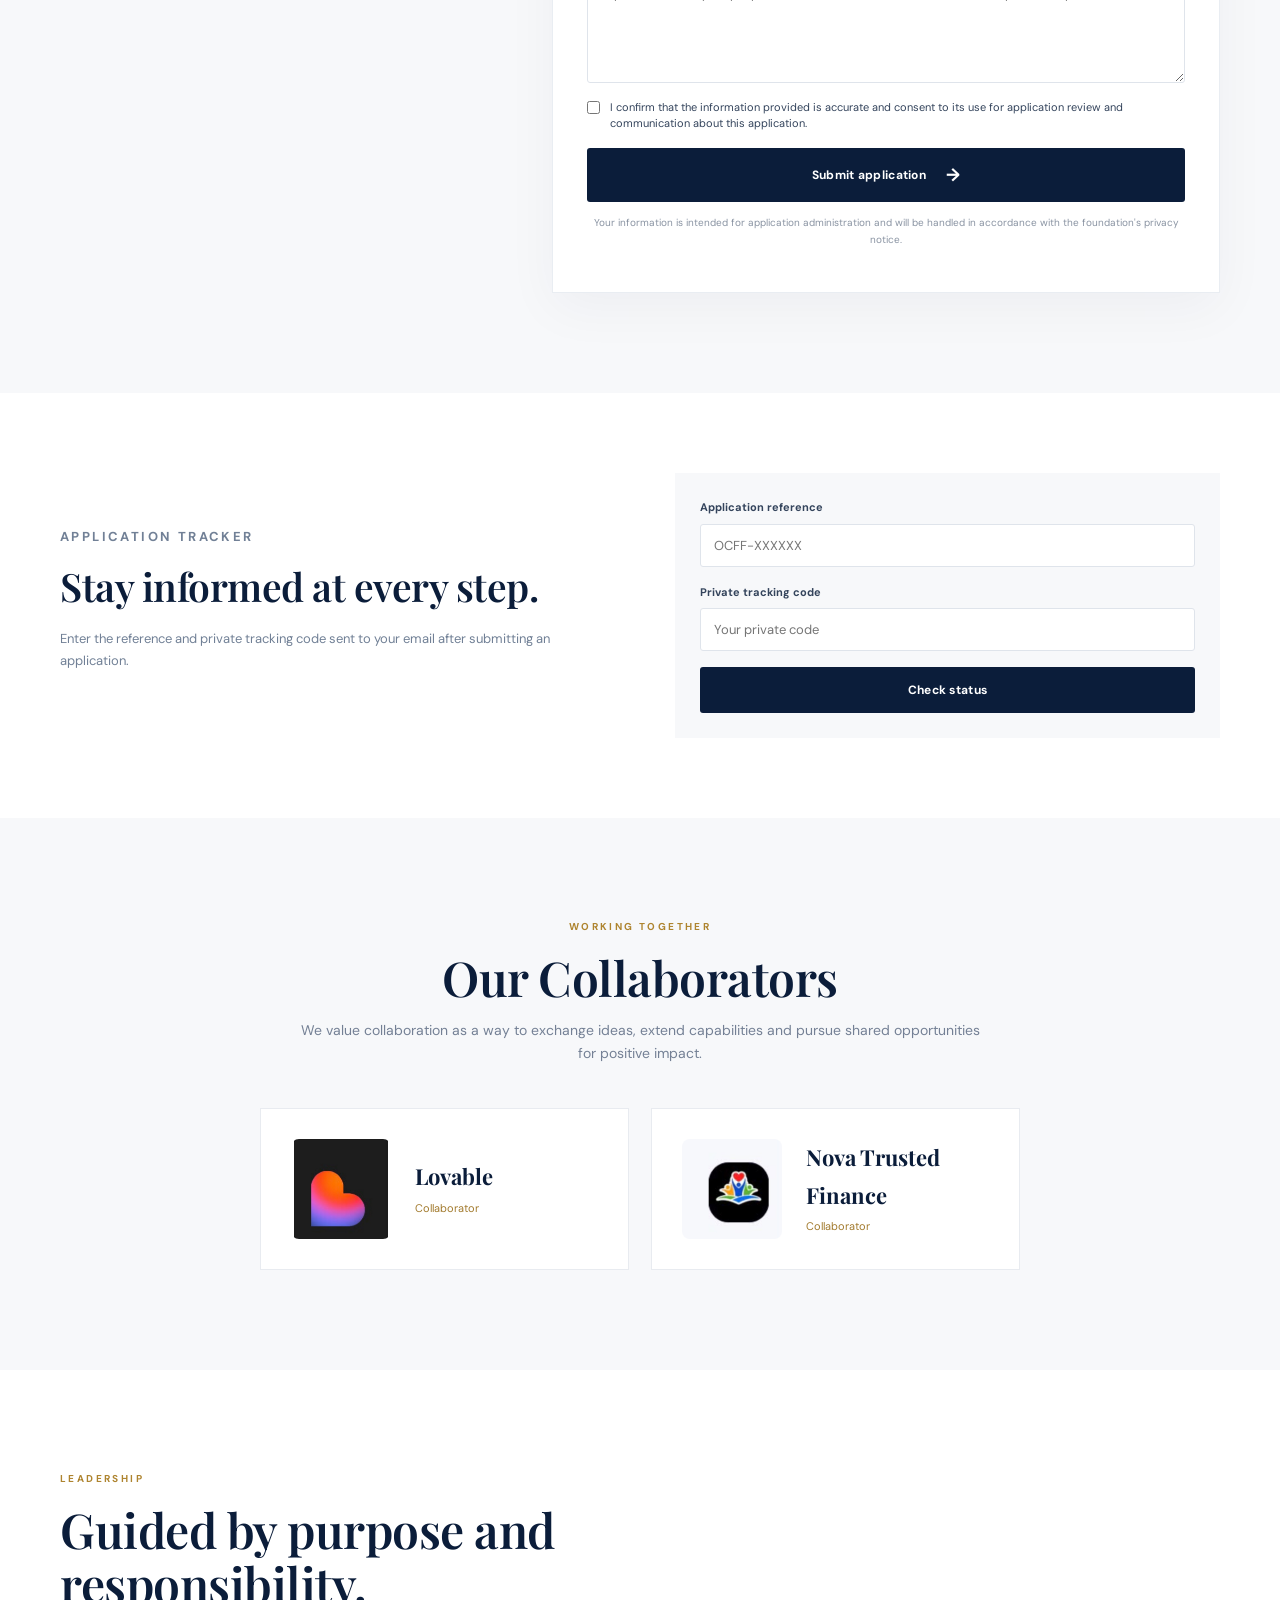
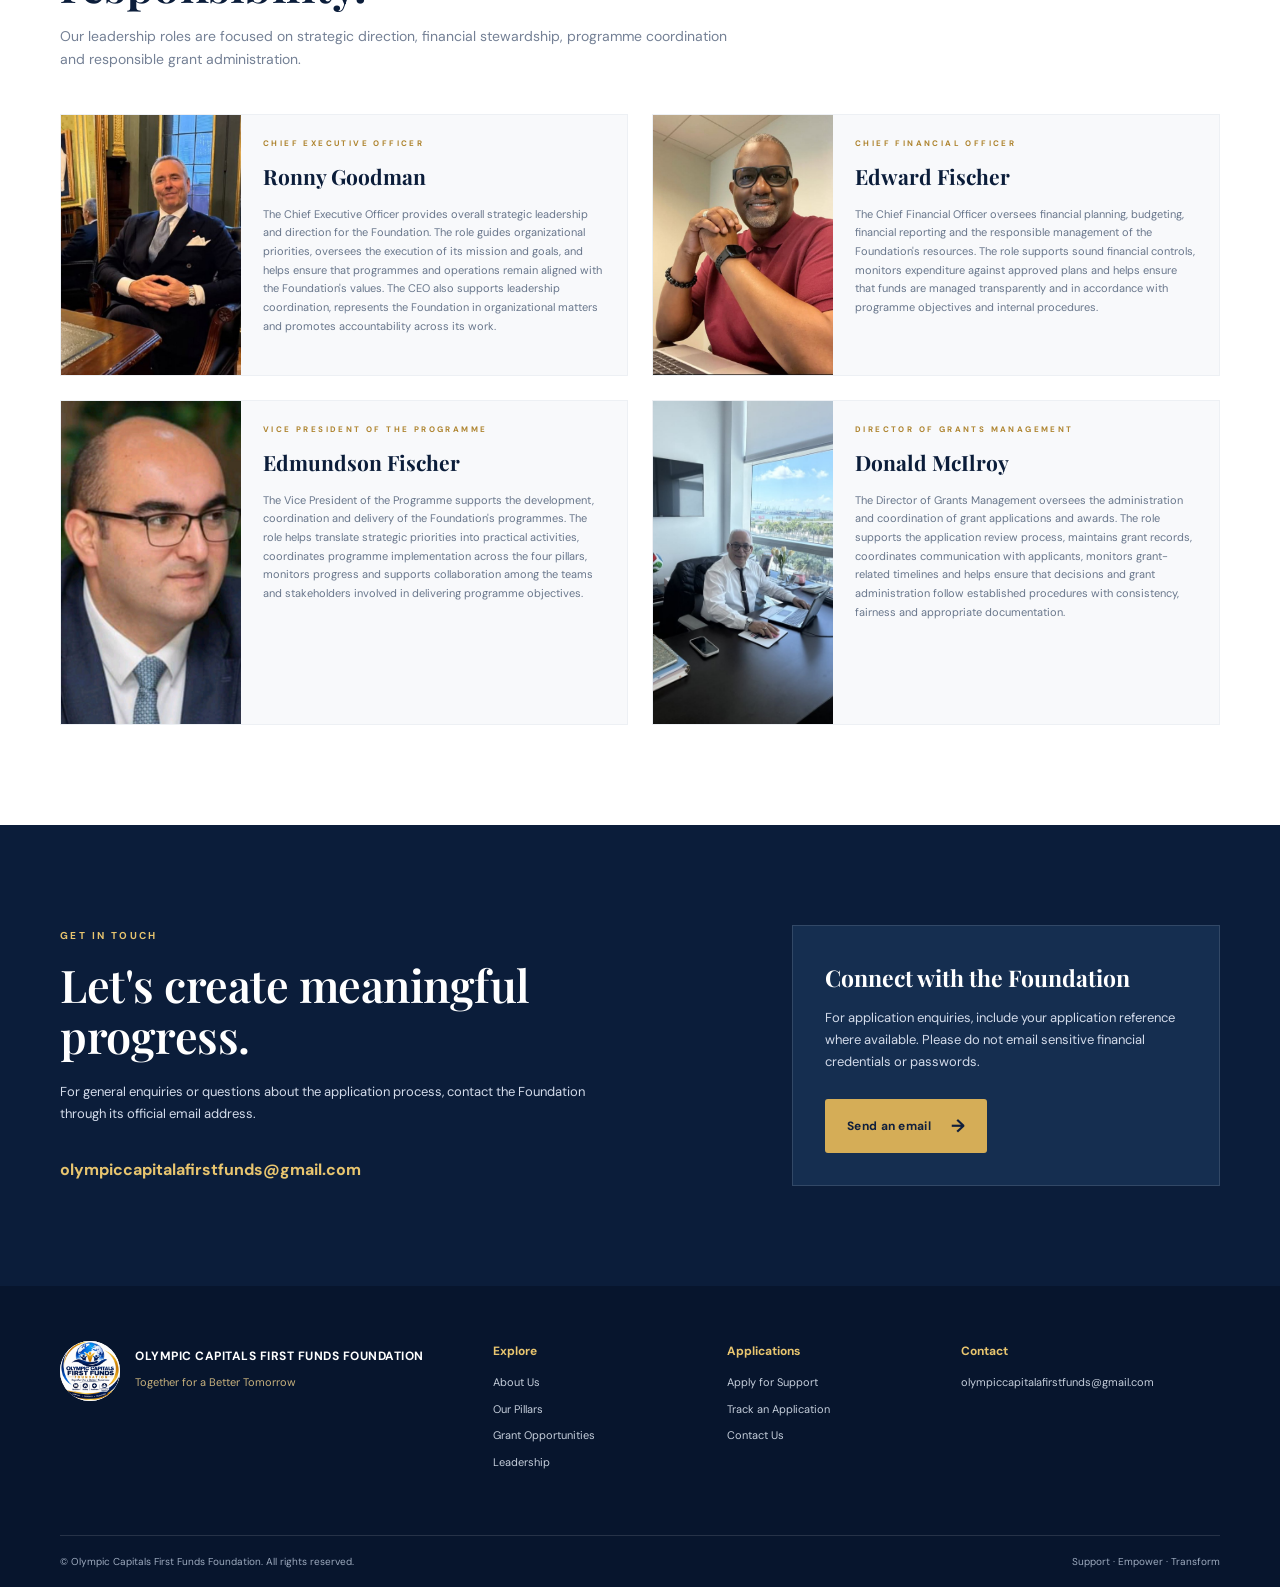
==== commit c782bd46: "Update index.html Remove reference to missing app.js" ====
--- a/index.html
+++ b/index.html
@@ -31,5 +31,4 @@
 <section class="contact section" id="contact"><div class="wrap contact-grid"><div><p class="eyebrow light">GET IN TOUCH</p><h2>Let's create meaningful progress.</h2><p>For general enquiries or questions about the application process, contact the Foundation through its official email address.</p><a class="contact-email" href="mailto:olympiccapitalafirstfunds@gmail.com">olympiccapitalafirstfunds@gmail.com</a></div><div class="contact-card"><h3>Connect with the Foundation</h3><p>For application enquiries, include your application reference where available. Please do not email sensitive financial credentials or passwords.</p><a class="btn gold" href="mailto:olympiccapitalafirstfunds@gmail.com?subject=Foundation%20Enquiry">Send an email <span>→</span></a></div></div></section>
 </main>
 <footer><div class="wrap footer-main"><div class="footer-brand"><img src="/assets/foundation-logo.jpg" alt=""><div><b>OLYMPIC CAPITALS FIRST FUNDS FOUNDATION</b><p>Together for a Better Tomorrow</p></div></div><div><h4>Explore</h4><a href="#about">About Us</a><a href="#pillars">Our Pillars</a><a href="#grants">Grant Opportunities</a><a href="#leadership">Leadership</a></div><div><h4>Applications</h4><a href="#apply">Apply for Support</a><a href="#track">Track an Application</a><a href="#contact">Contact Us</a></div><div><h4>Contact</h4><a href="mailto:olympiccapitalafirstfunds@gmail.com">olympiccapitalafirstfunds@gmail.com</a></div></div><div class="wrap footer-bottom"><span>© <span id="year"></span> Olympic Capitals First Funds Foundation. All rights reserved.</span><span>Support · Empower · Transform</span></div></footer>
-<script src="/app.js" defer></script>
 </body></html>
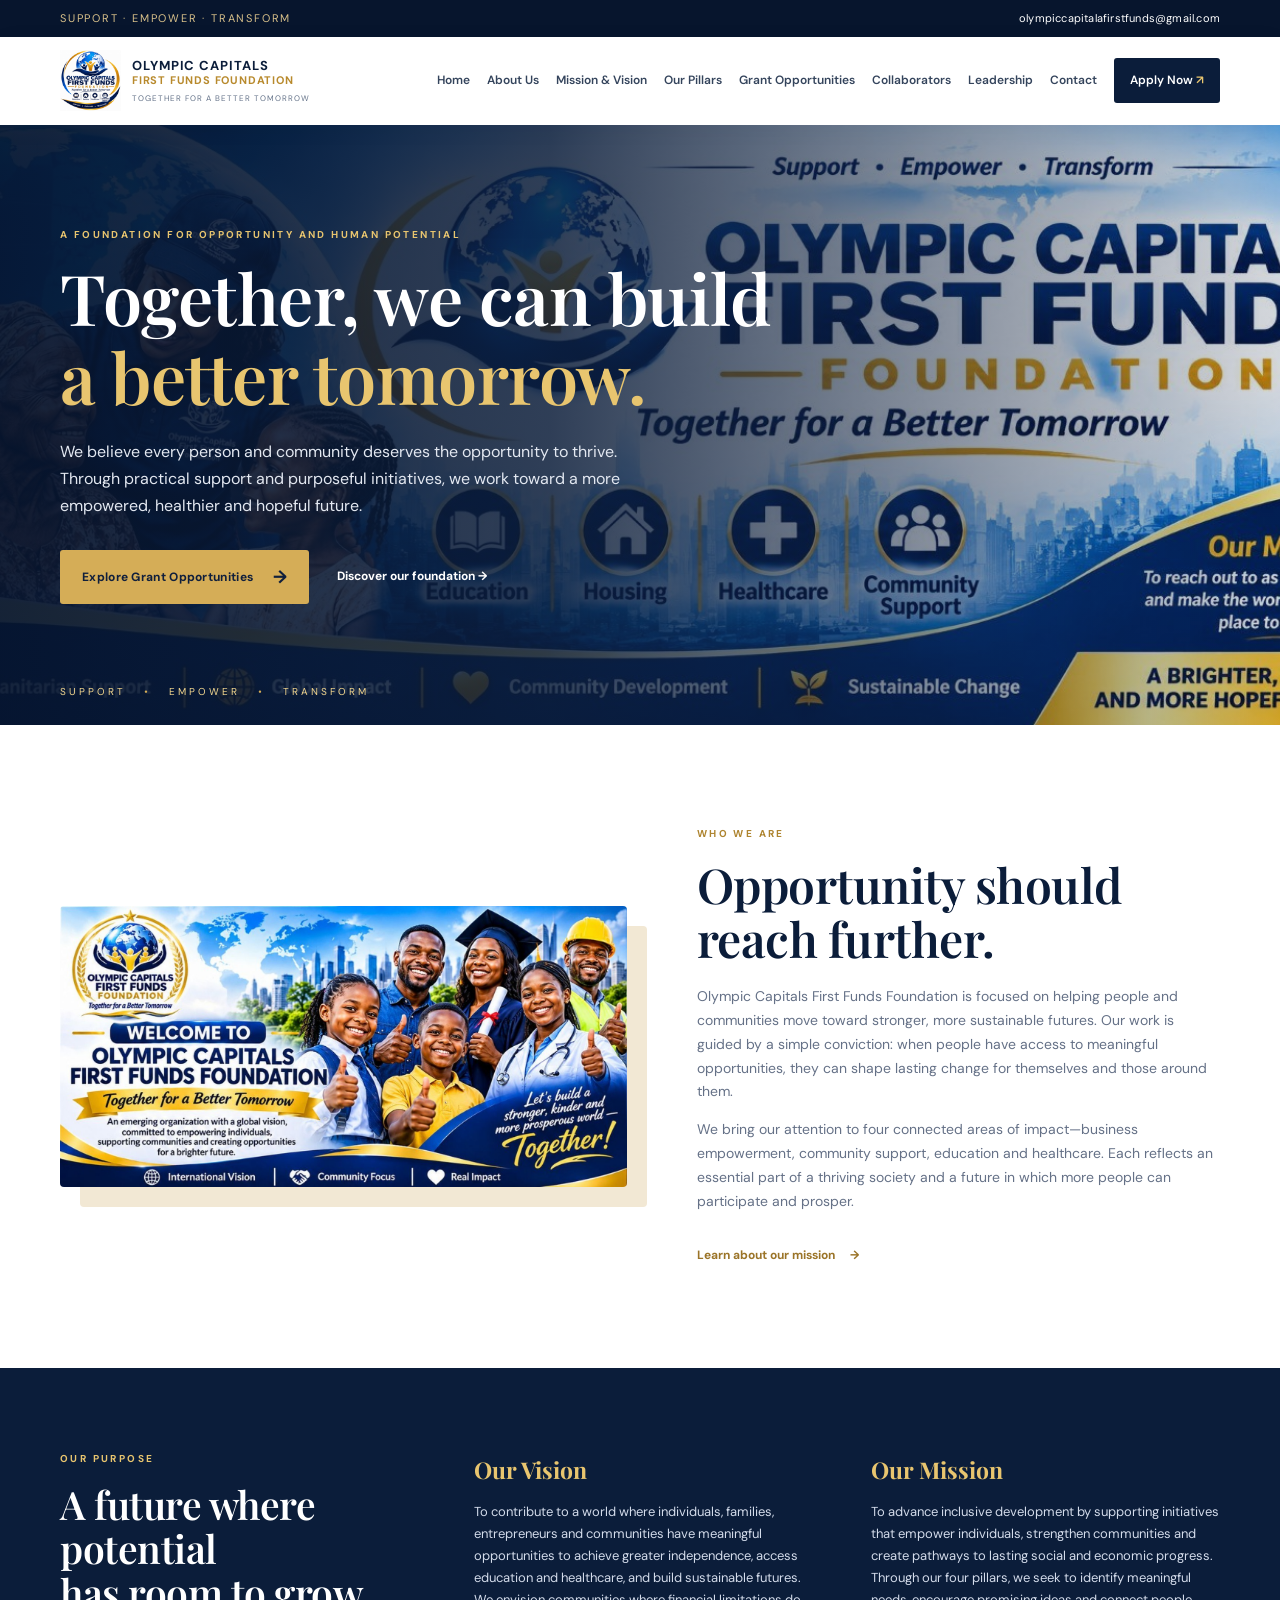
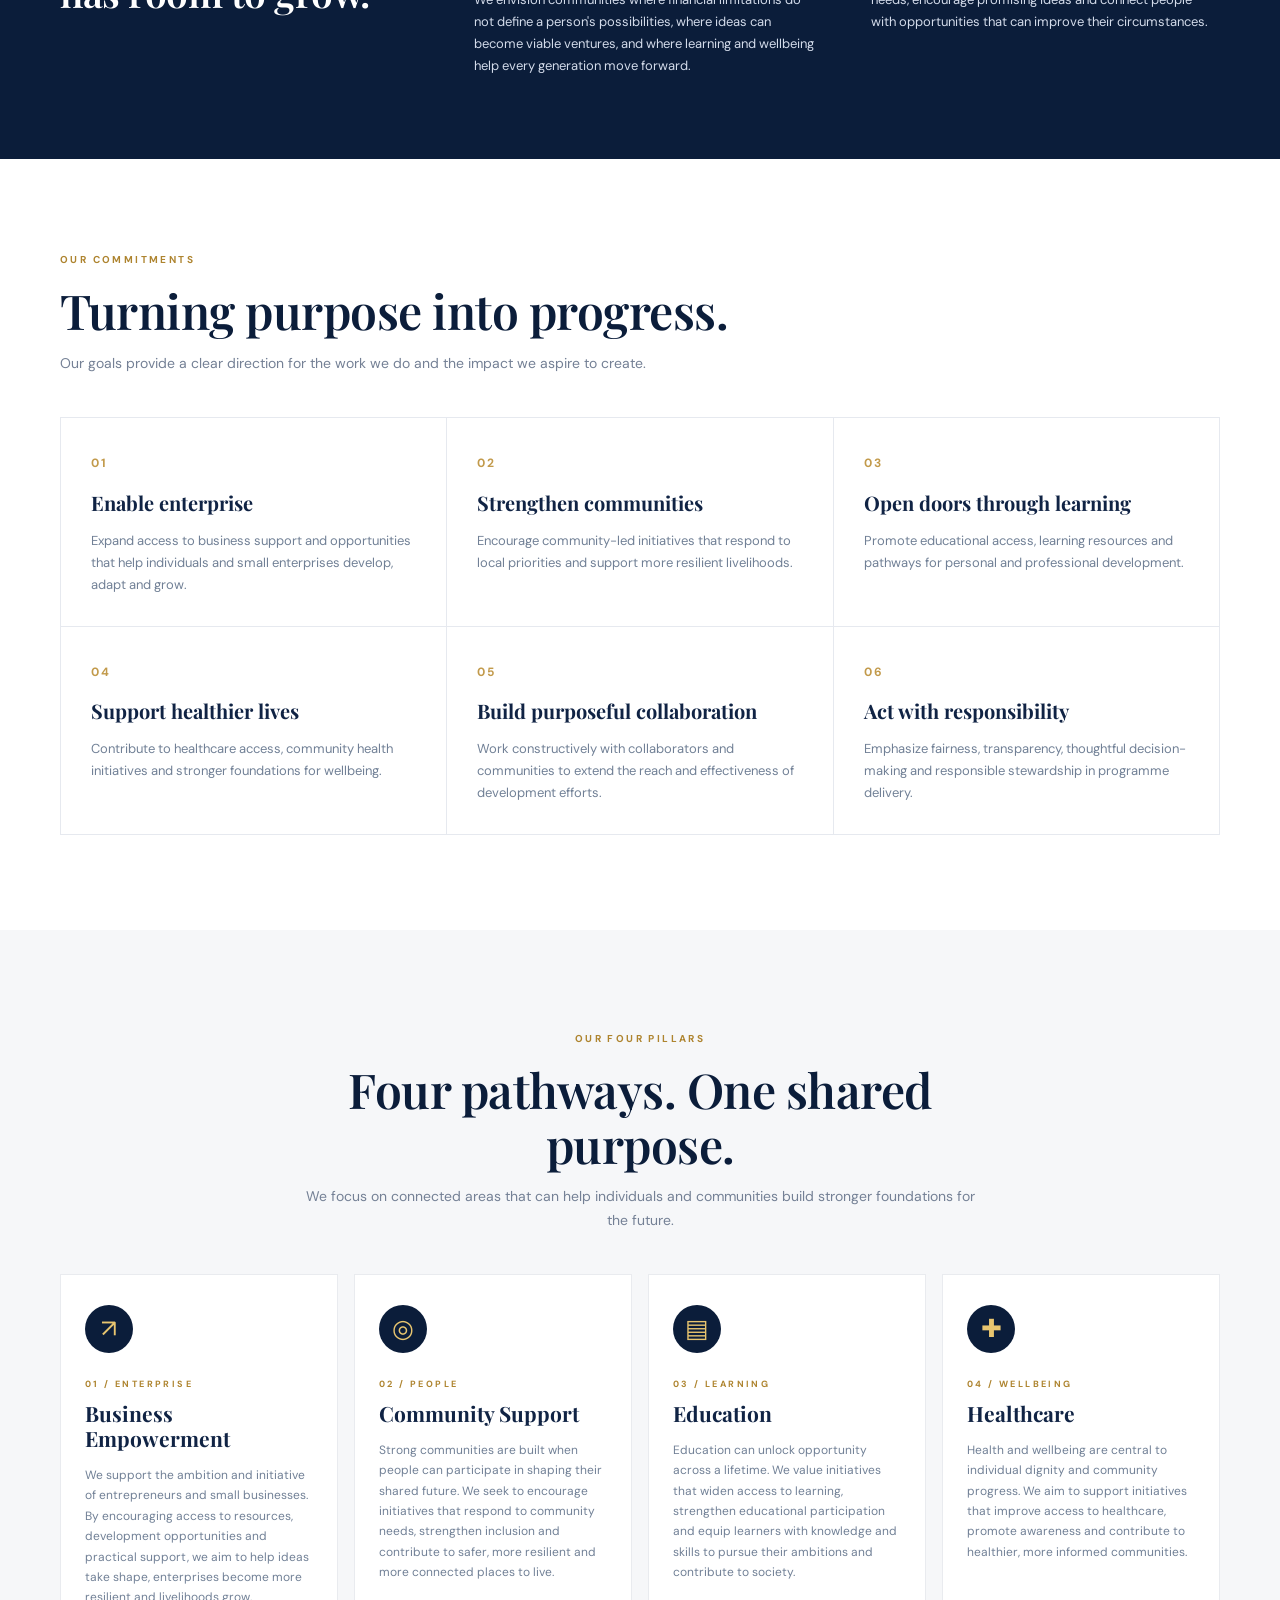
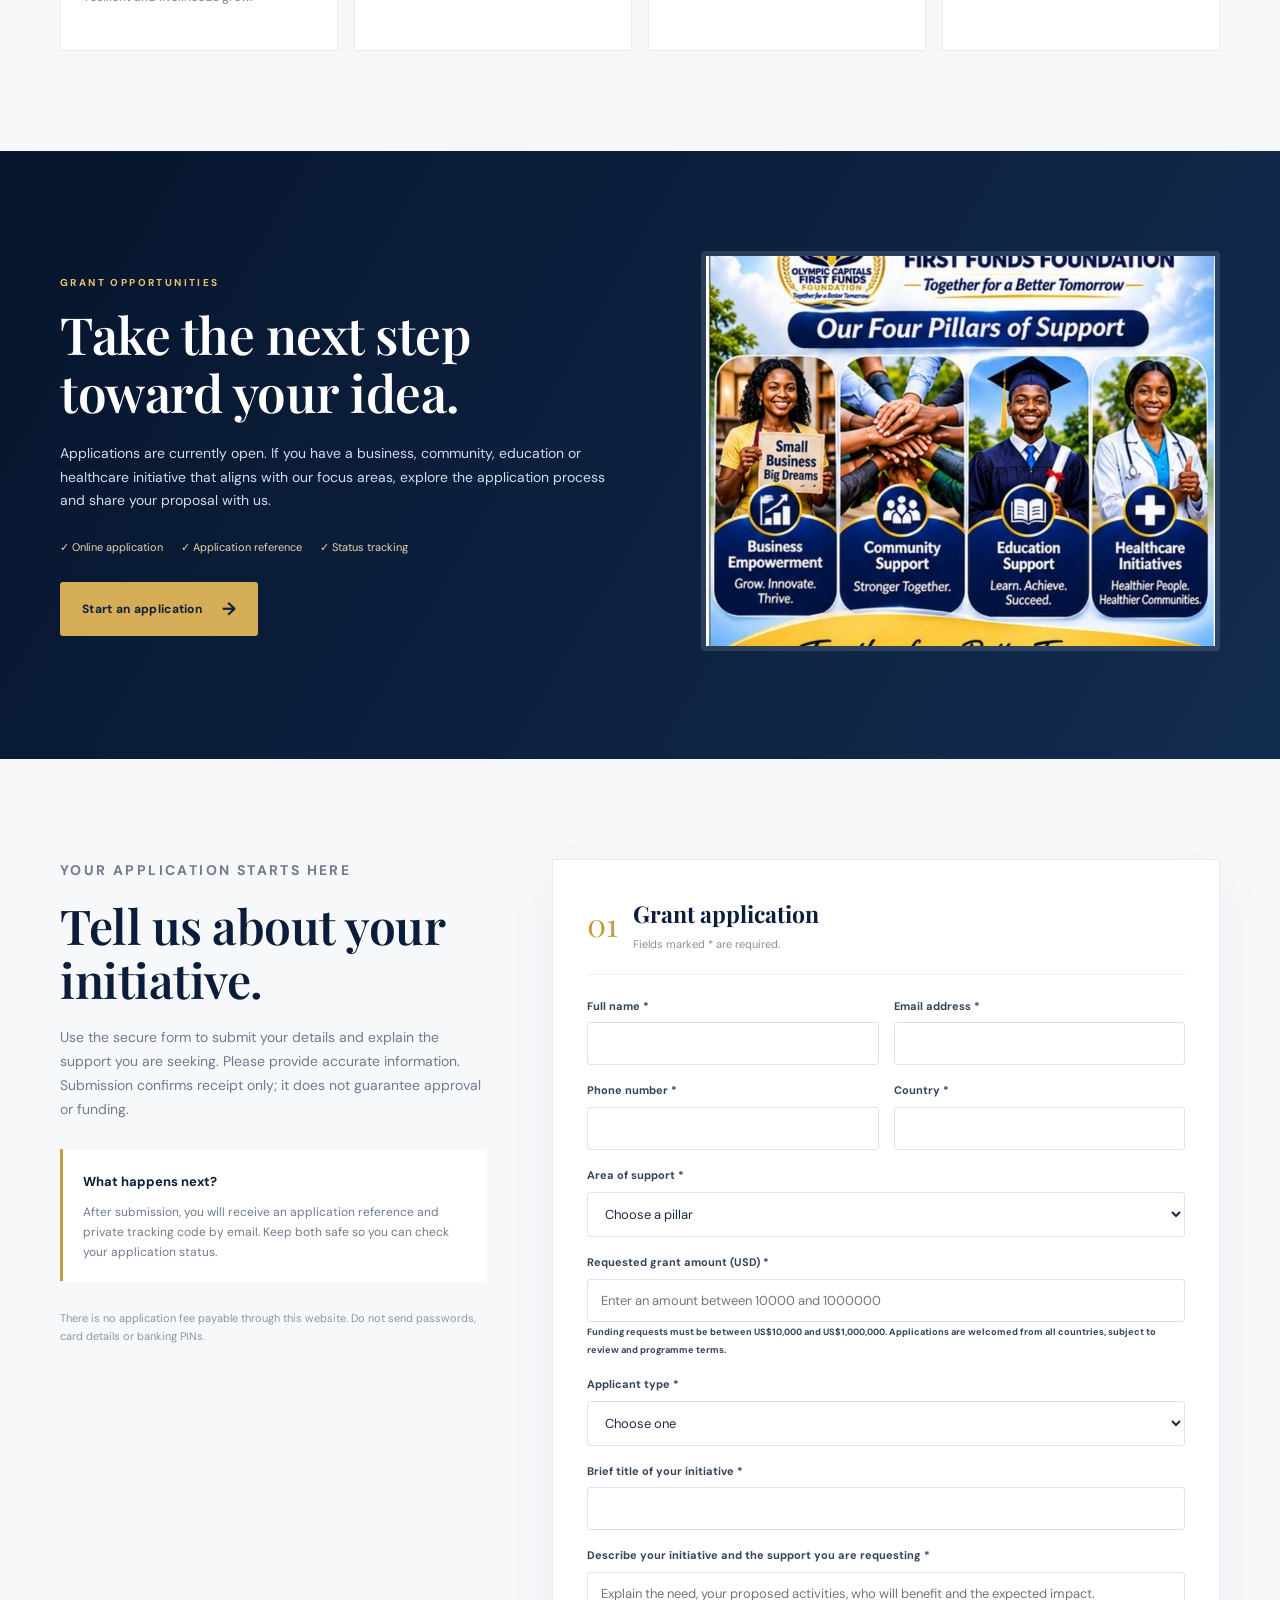
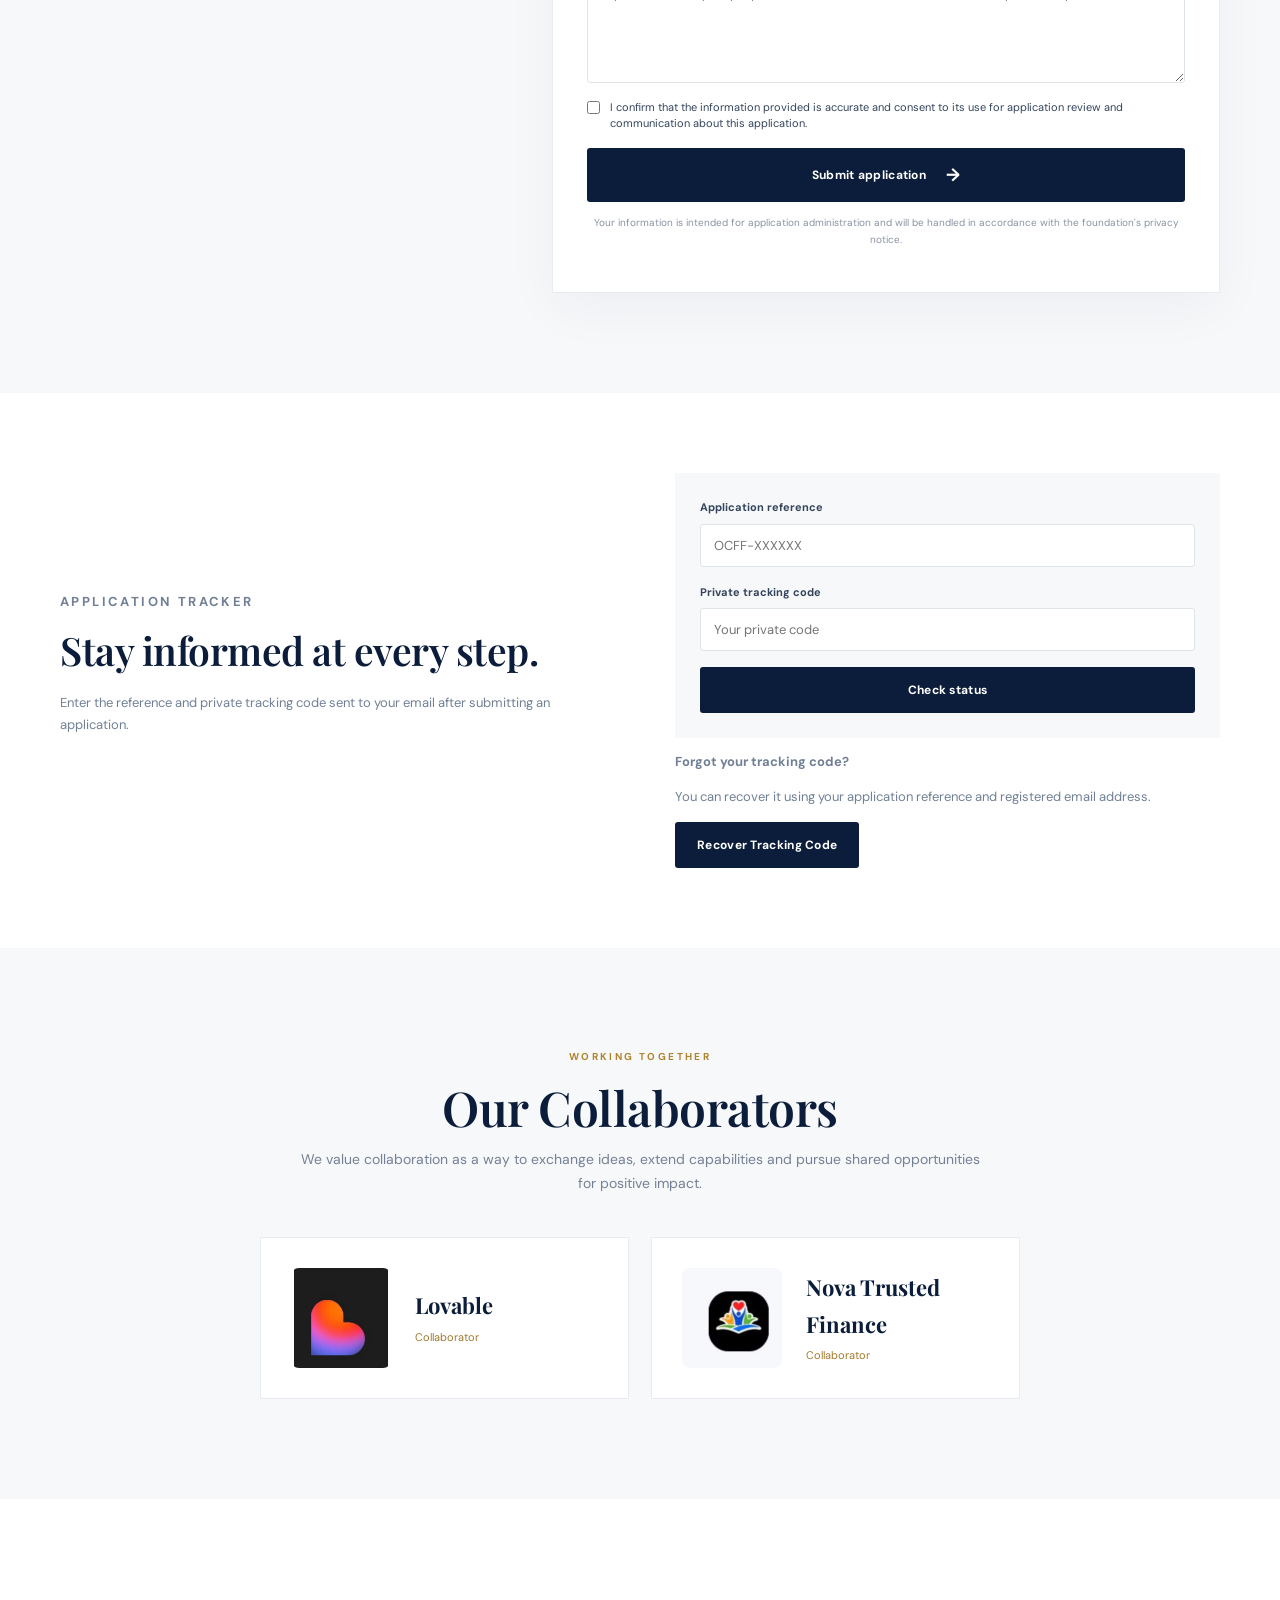
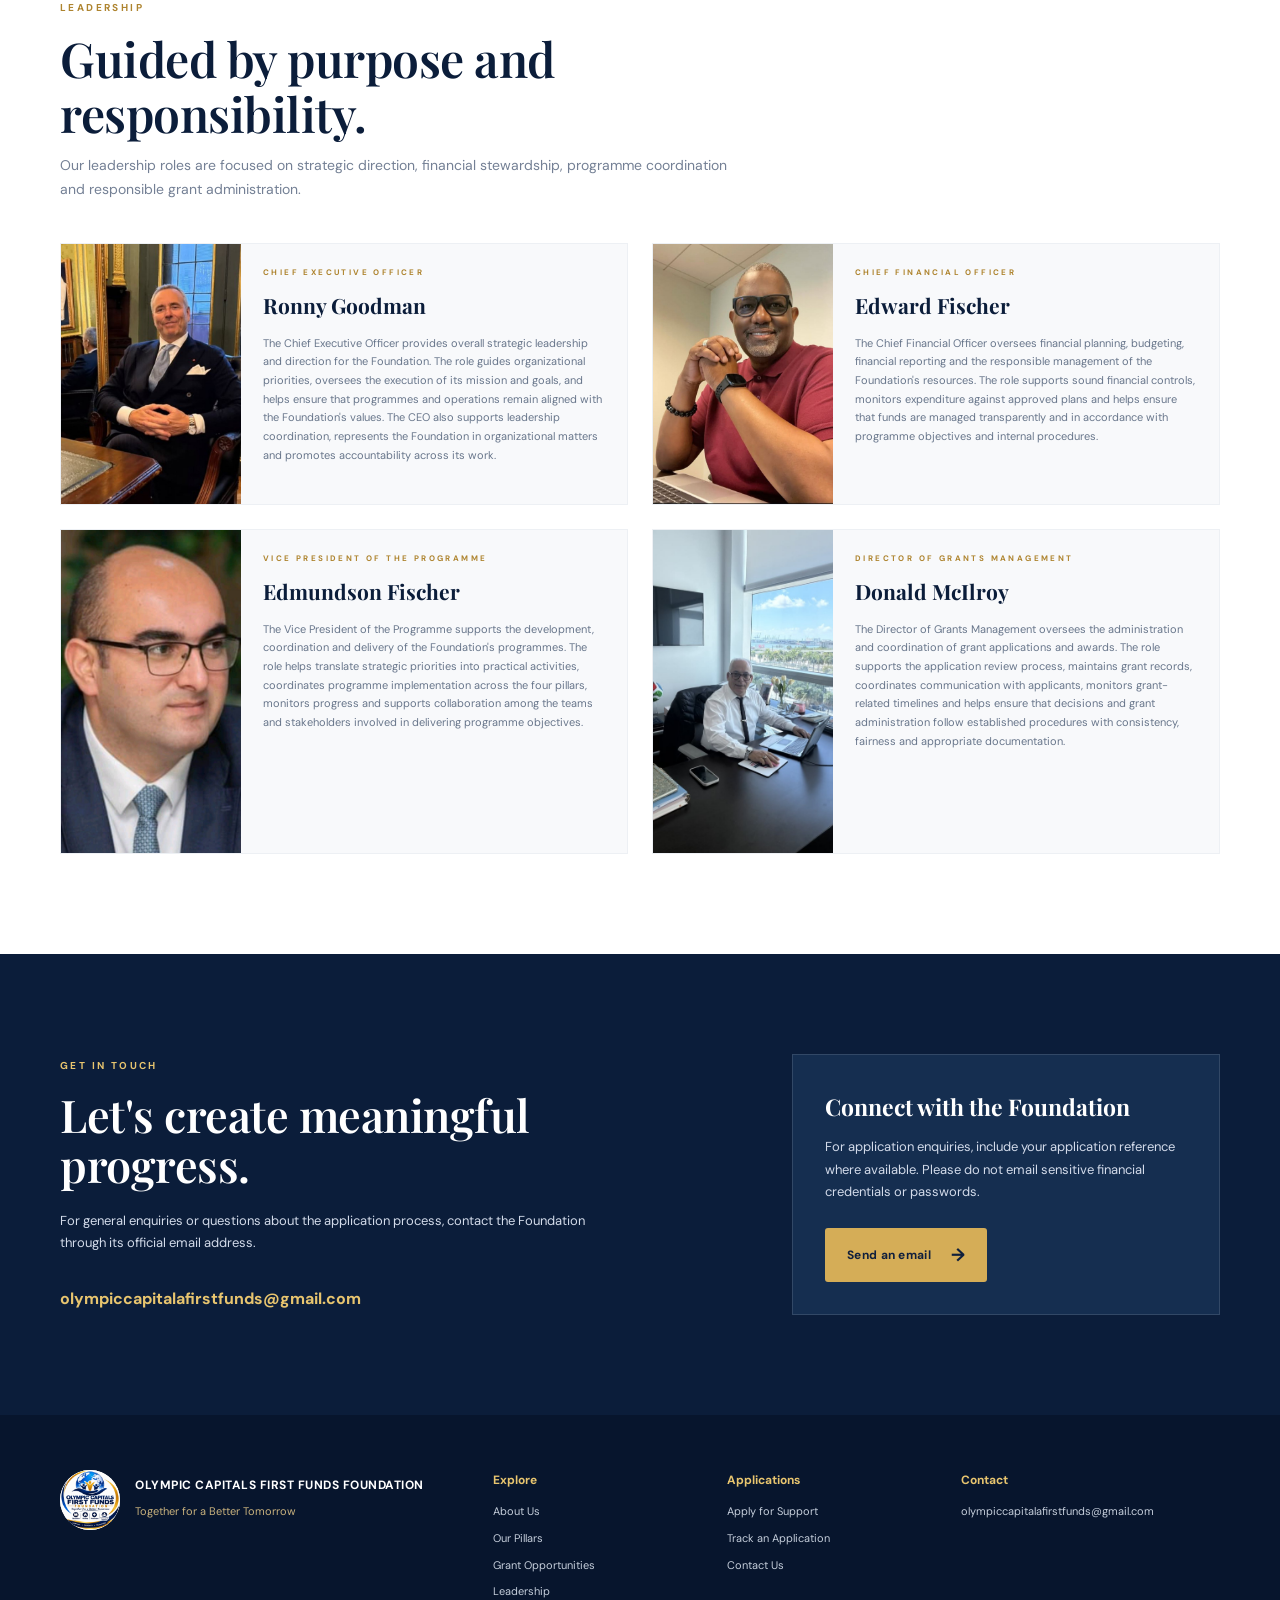
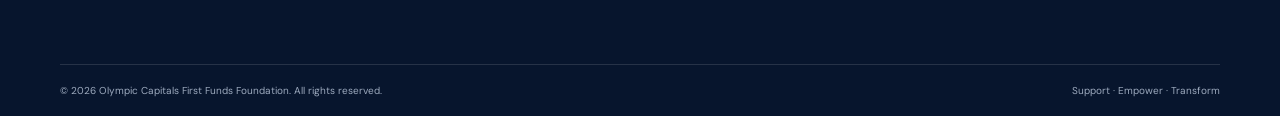
==== commit 141200bf: "Update index.html" ====
--- a/index.html
+++ b/index.html
@@ -1,34 +1,382 @@
+
 <!doctype html>
 <html lang="en">
 <head>
-<meta charset="utf-8"><meta name="viewport" content="width=device-width, initial-scale=1">
+<meta charset="utf-8">
+<meta name="viewport" content="width=device-width, initial-scale=1">
 <meta name="description" content="Olympic Capitals First Funds Foundation — supporting, empowering and transforming lives through business empowerment, community support, education and healthcare.">
 <meta name="theme-color" content="#0b1d3a">
 <title>Olympic Capitals First Funds Foundation | Together for a Better Tomorrow</title>
-<link rel="preconnect" href="https://fonts.googleapis.com"><link rel="preconnect" href="https://fonts.gstatic.com" crossorigin>
+<link rel="preconnect" href="https://fonts.googleapis.com">
+<link rel="preconnect" href="https://fonts.gstatic.com" crossorigin>
 <link href="https://fonts.googleapis.com/css2?family=DM+Sans:wght@400;500;600;700&family=Playfair+Display:wght@500;600;700&display=swap" rel="stylesheet">
 <link rel="stylesheet" href="/styles.css">
 </head>
 <body>
-<div class="topline"><div class="wrap topline-inner"><span>SUPPORT · EMPOWER · TRANSFORM</span><a href="mailto:olympiccapitalafirstfunds@gmail.com">olympiccapitalafirstfunds@gmail.com</a></div></div>
-<header class="site-header"><div class="wrap nav-wrap">
-<a class="brand" href="#home"><img src="/assets/foundation-logo.jpg" alt="Olympic Capitals First Funds Foundation logo"><span><b>OLYMPIC CAPITALS</b><strong>FIRST FUNDS FOUNDATION</strong><small>TOGETHER FOR A BETTER TOMORROW</small></span></a>
+
+<div class="topline">
+<div class="wrap topline-inner">
+<span>SUPPORT · EMPOWER · TRANSFORM</span>
+<a href="mailto:olympiccapitalafirstfunds@gmail.com">olympiccapitalafirstfunds@gmail.com</a>
+</div>
+</div>
+
+<header class="site-header">
+<div class="wrap nav-wrap">
+<a class="brand" href="#home">
+<img src="/assets/foundation-logo.jpg" alt="Olympic Capitals First Funds Foundation logo">
+<span>
+<b>OLYMPIC CAPITALS</b>
+<strong>FIRST FUNDS FOUNDATION</strong>
+<small>TOGETHER FOR A BETTER TOMORROW</small>
+</span>
+</a>
 <button class="menu-toggle" aria-label="Open navigation" aria-expanded="false">☰</button>
-<nav id="nav"><a href="#home">Home</a><a href="#about">About Us</a><a href="#mission">Mission & Vision</a><a href="#pillars">Our Pillars</a><a href="#grants">Grant Opportunities</a><a href="#collaborators">Collaborators</a><a href="#leadership">Leadership</a><a href="#contact">Contact</a><a class="nav-apply" href="#apply">Apply Now <span>↗</span></a></nav>
-</div></header>
+<nav id="nav">
+<a href="#home">Home</a>
+<a href="#about">About Us</a>
+<a href="#mission">Mission & Vision</a>
+<a href="#pillars">Our Pillars</a>
+<a href="#grants">Grant Opportunities</a>
+<a href="#collaborators">Collaborators</a>
+<a href="#leadership">Leadership</a>
+<a href="#contact">Contact</a>
+<a class="nav-apply" href="#apply">Apply Now <span>↗</span></a>
+</nav>
+</div>
+</header>
+
 <main>
-<section class="hero" id="home"><div class="hero-shade"></div><div class="wrap hero-content"><p class="eyebrow light">A FOUNDATION FOR OPPORTUNITY AND HUMAN POTENTIAL</p><h1>Together, we can build<br><em>a better tomorrow.</em></h1><p class="hero-copy">We believe every person and community deserves the opportunity to thrive. Through practical support and purposeful initiatives, we work toward a more empowered, healthier and hopeful future.</p><div class="hero-actions"><a class="btn gold" href="#apply">Explore Grant Opportunities <span>→</span></a><a class="text-link light-link" href="#about">Discover our foundation <span>→</span></a></div></div><div class="hero-caption">SUPPORT <i>•</i> EMPOWER <i>•</i> TRANSFORM</div></section>
-<section class="intro section wrap" id="about"><div class="intro-image"><img src="/assets/foundation-welcome-banner.jpg" alt="Foundation welcome and community impact banner"></div><div class="intro-copy"><p class="eyebrow">WHO WE ARE</p><h2>Opportunity should reach further.</h2><p>Olympic Capitals First Funds Foundation is focused on helping people and communities move toward stronger, more sustainable futures. Our work is guided by a simple conviction: when people have access to meaningful opportunities, they can shape lasting change for themselves and those around them.</p><p>We bring our attention to four connected areas of impact—business empowerment, community support, education and healthcare. Each reflects an essential part of a thriving society and a future in which more people can participate and prosper.</p><a class="under-link" href="#mission">Learn about our mission <span>→</span></a></div></section>
-<section class="mission-band" id="mission"><div class="wrap mission-grid"><div><p class="eyebrow light">OUR PURPOSE</p><h2>A future where potential<br>has room to grow.</h2></div><div><h3>Our Vision</h3><p>To contribute to a world where individuals, families, entrepreneurs and communities have meaningful opportunities to achieve greater independence, access education and healthcare, and build sustainable futures. We envision communities where financial limitations do not define a person's possibilities, where ideas can become viable ventures, and where learning and wellbeing help every generation move forward.</p></div><div><h3>Our Mission</h3><p>To advance inclusive development by supporting initiatives that empower individuals, strengthen communities and create pathways to lasting social and economic progress. Through our four pillars, we seek to identify meaningful needs, encourage promising ideas and connect people with opportunities that can improve their circumstances.</p></div></div></section>
-<section class="section goals wrap"><div class="section-heading"><p class="eyebrow">OUR COMMITMENTS</p><h2>Turning purpose into progress.</h2><p>Our goals provide a clear direction for the work we do and the impact we aspire to create.</p></div><div class="goal-grid"><article><b>01</b><h3>Enable enterprise</h3><p>Expand access to business support and opportunities that help individuals and small enterprises develop, adapt and grow.</p></article><article><b>02</b><h3>Strengthen communities</h3><p>Encourage community-led initiatives that respond to local priorities and support more resilient livelihoods.</p></article><article><b>03</b><h3>Open doors through learning</h3><p>Promote educational access, learning resources and pathways for personal and professional development.</p></article><article><b>04</b><h3>Support healthier lives</h3><p>Contribute to healthcare access, community health initiatives and stronger foundations for wellbeing.</p></article><article><b>05</b><h3>Build purposeful collaboration</h3><p>Work constructively with collaborators and communities to extend the reach and effectiveness of development efforts.</p></article><article><b>06</b><h3>Act with responsibility</h3><p>Emphasize fairness, transparency, thoughtful decision-making and responsible stewardship in programme delivery.</p></article></div></section>
-<section class="pillars section" id="pillars"><div class="wrap"><div class="section-heading center"><p class="eyebrow">OUR FOUR PILLARS</p><h2>Four pathways. One shared purpose.</h2><p>We focus on connected areas that can help individuals and communities build stronger foundations for the future.</p></div><div class="pillar-grid"><article class="pillar"><div class="pillar-icon">↗</div><p class="eyebrow">01 / ENTERPRISE</p><h3>Business Empowerment</h3><p>We support the ambition and initiative of entrepreneurs and small businesses. By encouraging access to resources, development opportunities and practical support, we aim to help ideas take shape, enterprises become more resilient and livelihoods grow.</p></article><article class="pillar"><div class="pillar-icon">◎</div><p class="eyebrow">02 / PEOPLE</p><h3>Community Support</h3><p>Strong communities are built when people can participate in shaping their shared future. We seek to encourage initiatives that respond to community needs, strengthen inclusion and contribute to safer, more resilient and more connected places to live.</p></article><article class="pillar"><div class="pillar-icon">▤</div><p class="eyebrow">03 / LEARNING</p><h3>Education</h3><p>Education can unlock opportunity across a lifetime. We value initiatives that widen access to learning, strengthen educational participation and equip learners with knowledge and skills to pursue their ambitions and contribute to society.</p></article><article class="pillar"><div class="pillar-icon">✚</div><p class="eyebrow">04 / WELLBEING</p><h3>Healthcare</h3><p>Health and wellbeing are central to individual dignity and community progress. We aim to support initiatives that improve access to healthcare, promote awareness and contribute to healthier, more informed communities.</p></article></div></div></section>
-<section class="grant-section section" id="grants"><div class="wrap grant-grid"><div><p class="eyebrow light">GRANT OPPORTUNITIES</p><h2>Take the next step<br>toward your idea.</h2><p>Applications are currently open. If you have a business, community, education or healthcare initiative that aligns with our focus areas, explore the application process and share your proposal with us.</p><div class="grant-points"><span>✓ Online application</span><span>✓ Application reference</span><span>✓ Status tracking</span></div><a class="btn gold" href="#apply">Start an application <span>→</span></a></div><div class="grant-art"><img src="/assets/four-pillars-artwork.jpg" alt="Illustration of the foundation's four pillars"></div></div></section>
-<section class="section application" id="apply"><div class="wrap application-grid"><div class="application-info"><p class="eyebrow">YOUR APPLICATION STARTS HERE</p><h2>Tell us about your initiative.</h2><p>Use the secure form to submit your details and explain the support you are seeking. Please provide accurate information. Submission confirms receipt only; it does not guarantee approval or funding.</p><div class="notice"><b>What happens next?</b><p>After submission, you will receive an application reference and private tracking code by email. Keep both safe so you can check your application status.</p></div><p class="small-note">There is no application fee payable through this website. Do not send passwords, card details or banking PINs.</p></div>
-<form id="application-form" class="form-card"><div class="form-title"><span>01</span><div><h3>Grant application</h3><p>Fields marked * are required.</p></div></div><div class="form-row"><label>Full name *<input name="fullName" required autocomplete="name" maxlength="120"></label><label>Email address *<input name="email" type="email" required autocomplete="email" maxlength="180"></label></div><div class="form-row"><label>Phone number *<input name="phone" required autocomplete="tel" maxlength="40"></label><label>Country *<input name="country" required autocomplete="country-name" maxlength="80"></label></div><label>Area of support *<select name="pillar" required><option value="">Choose a pillar</option><option>Business Empowerment</option><option>Community Support</option><option>Education</option><option>Healthcare</option></select></label><label>Requested grant amount (USD) *<input name="requestedAmount" type="number" min="10000" max="1000000" step="1000" required placeholder="Enter an amount between 10000 and 1000000"><small>Funding requests must be between US$10,000 and US$1,000,000. Applications are welcomed from all countries, subject to review and programme terms.</small></label><label>Applicant type *<select name="applicantType" required><option value="">Choose one</option><option>Individual</option><option>Business / Enterprise</option><option>Community group / Organization</option><option>Educational initiative</option><option>Healthcare initiative</option></select></label><label>Brief title of your initiative *<input name="projectTitle" required maxlength="160"></label><label>Describe your initiative and the support you are requesting *<textarea name="description" rows="5" required minlength="40" maxlength="5000" placeholder="Explain the need, your proposed activities, who will benefit and the expected impact."></textarea></label><label class="check"><input type="checkbox" name="consent" required><span>I confirm that the information provided is accurate and consent to its use for application review and communication about this application.</span></label><button class="btn navy full" type="submit">Submit application <span>→</span></button><p class="form-feedback" id="form-feedback" role="status" aria-live="polite"></p><p class="privacy-mini">Your information is intended for application administration and will be handled in accordance with the foundation's privacy notice.</p></form></div></section>
-<section class="tracking section" id="track"><div class="wrap track-wrap"><div><p class="eyebrow">APPLICATION TRACKER</p><h2>Stay informed at every step.</h2><p>Enter the reference and private tracking code sent to your email after submitting an application.</p></div><form id="track-form" class="track-form"><label>Application reference<input name="reference" placeholder="OCFF-XXXXXX" required></label><label>Private tracking code<input name="trackingCode" placeholder="Your private code" required></label><button class="btn navy full">Check status</button><div id="track-result" class="track-result" role="status" aria-live="polite"></div></form></div></section>
-<section class="collaborators section" id="collaborators"><div class="wrap"><div class="section-heading center"><p class="eyebrow">WORKING TOGETHER</p><h2>Our Collaborators</h2><p>We value collaboration as a way to exchange ideas, extend capabilities and pursue shared opportunities for positive impact.</p></div><div class="collab-grid"><article class="collab-card"><img src="/assets/lovable-logo.jpg" alt="Lovable logo"><div><h3>Lovable</h3><p>Collaborator</p></div></article><article class="collab-card"><img src="/assets/nova-trusted-finance-logo.jpg" alt="Nova Trusted Finance logo"><div><h3>Nova Trusted Finance</h3><p>Collaborator</p></div></article></div></div></section>
-<section class="leadership section" id="leadership"><div class="wrap"><div class="section-heading"><p class="eyebrow">LEADERSHIP</p><h2>Guided by purpose and responsibility.</h2><p>Our leadership roles are focused on strategic direction, financial stewardship, programme coordination and responsible grant administration.</p></div><div class="leaders-grid"><article class="leader"><img src="/assets/leader-ronny-goodman.jpg" alt="Ronny Goodman"><div class="leader-copy"><p class="eyebrow">CHIEF EXECUTIVE OFFICER</p><h3>Ronny Goodman</h3><p>The Chief Executive Officer provides overall strategic leadership and direction for the Foundation. The role guides organizational priorities, oversees the execution of its mission and goals, and helps ensure that programmes and operations remain aligned with the Foundation's values. The CEO also supports leadership coordination, represents the Foundation in organizational matters and promotes accountability across its work.</p></div></article><article class="leader"><img src="/assets/leader-edward-fischer.jpg" alt="Edward Fischer"><div class="leader-copy"><p class="eyebrow">CHIEF FINANCIAL OFFICER</p><h3>Edward Fischer</h3><p>The Chief Financial Officer oversees financial planning, budgeting, financial reporting and the responsible management of the Foundation's resources. The role supports sound financial controls, monitors expenditure against approved plans and helps ensure that funds are managed transparently and in accordance with programme objectives and internal procedures.</p></div></article><article class="leader"><img src="/assets/leader-edmundson-fischer.jpg" alt="Edmundson Fischer"><div class="leader-copy"><p class="eyebrow">VICE PRESIDENT OF THE PROGRAMME</p><h3>Edmundson Fischer</h3><p>The Vice President of the Programme supports the development, coordination and delivery of the Foundation's programmes. The role helps translate strategic priorities into practical activities, coordinates programme implementation across the four pillars, monitors progress and supports collaboration among the teams and stakeholders involved in delivering programme objectives.</p></div></article><article class="leader"><img src="/assets/leader-donald-mcilroy.jpg" alt="Donald McIlroy"><div class="leader-copy"><p class="eyebrow">DIRECTOR OF GRANTS MANAGEMENT</p><h3>Donald McIlroy</h3><p>The Director of Grants Management oversees the administration and coordination of grant applications and awards. The role supports the application review process, maintains grant records, coordinates communication with applicants, monitors grant-related timelines and helps ensure that decisions and grant administration follow established procedures with consistency, fairness and appropriate documentation.</p></div></article></div></div></section>
-<section class="contact section" id="contact"><div class="wrap contact-grid"><div><p class="eyebrow light">GET IN TOUCH</p><h2>Let's create meaningful progress.</h2><p>For general enquiries or questions about the application process, contact the Foundation through its official email address.</p><a class="contact-email" href="mailto:olympiccapitalafirstfunds@gmail.com">olympiccapitalafirstfunds@gmail.com</a></div><div class="contact-card"><h3>Connect with the Foundation</h3><p>For application enquiries, include your application reference where available. Please do not email sensitive financial credentials or passwords.</p><a class="btn gold" href="mailto:olympiccapitalafirstfunds@gmail.com?subject=Foundation%20Enquiry">Send an email <span>→</span></a></div></div></section>
+
+<section class="hero" id="home">
+<div class="hero-shade"></div>
+<div class="wrap hero-content">
+<p class="eyebrow light">A FOUNDATION FOR OPPORTUNITY AND HUMAN POTENTIAL</p>
+<h1>Together, we can build<br><em>a better tomorrow.</em></h1>
+<p class="hero-copy">We believe every person and community deserves the opportunity to thrive. Through practical support and purposeful initiatives, we work toward a more empowered, healthier and hopeful future.</p>
+<div class="hero-actions">
+<a class="btn gold" href="#apply">Explore Grant Opportunities <span>→</span></a>
+<a class="text-link light-link" href="#about">Discover our foundation <span>→</span></a>
+</div>
+</div>
+<div class="hero-caption">SUPPORT <i>•</i> EMPOWER <i>•</i> TRANSFORM</div>
+</section>
+
+<section class="intro section wrap" id="about">
+<div class="intro-image">
+<img src="/assets/foundation-welcome-banner.jpg" alt="Foundation welcome and community impact banner">
+</div>
+<div class="intro-copy">
+<p class="eyebrow">WHO WE ARE</p>
+<h2>Opportunity should reach further.</h2>
+<p>Olympic Capitals First Funds Foundation is focused on helping people and communities move toward stronger, more sustainable futures. Our work is guided by a simple conviction: when people have access to meaningful opportunities, they can shape lasting change for themselves and those around them.</p>
+<p>We bring our attention to four connected areas of impact—business empowerment, community support, education and healthcare. Each reflects an essential part of a thriving society and a future in which more people can participate and prosper.</p>
+<a class="under-link" href="#mission">Learn about our mission <span>→</span></a>
+</div>
+</section>
+
+<section class="mission-band" id="mission">
+<div class="wrap mission-grid">
+<div>
+<p class="eyebrow light">OUR PURPOSE</p>
+<h2>A future where potential<br>has room to grow.</h2>
+</div>
+<div>
+<h3>Our Vision</h3>
+<p>To contribute to a world where individuals, families, entrepreneurs and communities have meaningful opportunities to achieve greater independence, access education and healthcare, and build sustainable futures. We envision communities where financial limitations do not define a person's possibilities, where ideas can become viable ventures, and where learning and wellbeing help every generation move forward.</p>
+</div>
+<div>
+<h3>Our Mission</h3>
+<p>To advance inclusive development by supporting initiatives that empower individuals, strengthen communities and create pathways to lasting social and economic progress. Through our four pillars, we seek to identify meaningful needs, encourage promising ideas and connect people with opportunities that can improve their circumstances.</p>
+</div>
+</div>
+</section>
+
+<section class="section goals wrap">
+<div class="section-heading">
+<p class="eyebrow">OUR COMMITMENTS</p>
+<h2>Turning purpose into progress.</h2>
+<p>Our goals provide a clear direction for the work we do and the impact we aspire to create.</p>
+</div>
+<div class="goal-grid">
+<article><b>01</b><h3>Enable enterprise</h3><p>Expand access to business support and opportunities that help individuals and small enterprises develop, adapt and grow.</p></article>
+<article><b>02</b><h3>Strengthen communities</h3><p>Encourage community-led initiatives that respond to local priorities and support more resilient livelihoods.</p></article>
+<article><b>03</b><h3>Open doors through learning</h3><p>Promote educational access, learning resources and pathways for personal and professional development.</p></article>
+<article><b>04</b><h3>Support healthier lives</h3><p>Contribute to healthcare access, community health initiatives and stronger foundations for wellbeing.</p></article>
+<article><b>05</b><h3>Build purposeful collaboration</h3><p>Work constructively with collaborators and communities to extend the reach and effectiveness of development efforts.</p></article>
+<article><b>06</b><h3>Act with responsibility</h3><p>Emphasize fairness, transparency, thoughtful decision-making and responsible stewardship in programme delivery.</p></article>
+</div>
+</section>
+
+<section class="pillars section" id="pillars">
+<div class="wrap">
+<div class="section-heading center">
+<p class="eyebrow">OUR FOUR PILLARS</p>
+<h2>Four pathways. One shared purpose.</h2>
+<p>We focus on connected areas that can help individuals and communities build stronger foundations for the future.</p>
+</div>
+<div class="pillar-grid">
+<article class="pillar"><div class="pillar-icon">↗</div><p class="eyebrow">01 / ENTERPRISE</p><h3>Business Empowerment</h3><p>We support the ambition and initiative of entrepreneurs and small businesses. By encouraging access to resources, development opportunities and practical support, we aim to help ideas take shape, enterprises become more resilient and livelihoods grow.</p></article>
+<article class="pillar"><div class="pillar-icon">◎</div><p class="eyebrow">02 / PEOPLE</p><h3>Community Support</h3><p>Strong communities are built when people can participate in shaping their shared future. We seek to encourage initiatives that respond to community needs, strengthen inclusion and contribute to safer, more resilient and more connected places to live.</p></article>
+<article class="pillar"><div class="pillar-icon">▤</div><p class="eyebrow">03 / LEARNING</p><h3>Education</h3><p>Education can unlock opportunity across a lifetime. We value initiatives that widen access to learning, strengthen educational participation and equip learners with knowledge and skills to pursue their ambitions and contribute to society.</p></article>
+<article class="pillar"><div class="pillar-icon">✚</div><p class="eyebrow">04 / WELLBEING</p><h3>Healthcare</h3><p>Health and wellbeing are central to individual dignity and community progress. We aim to support initiatives that improve access to healthcare, promote awareness and contribute to healthier, more informed communities.</p></article>
+</div>
+</div>
+</section>
+
+<section class="grant-section section" id="grants">
+<div class="wrap grant-grid">
+<div>
+<p class="eyebrow light">GRANT OPPORTUNITIES</p>
+<h2>Take the next step<br>toward your idea.</h2>
+<p>Applications are currently open. If you have a business, community, education or healthcare initiative that aligns with our focus areas, explore the application process and share your proposal with us.</p>
+<div class="grant-points">
+<span>✓ Online application</span>
+<span>✓ Application reference</span>
+<span>✓ Status tracking</span>
+</div>
+<a class="btn gold" href="#apply">Start an application <span>→</span></a>
+</div>
+<div class="grant-art">
+<img src="/assets/four-pillars-artwork.jpg" alt="Illustration of the foundation's four pillars">
+</div>
+</div>
+</section>
+
+<section class="section application" id="apply">
+<div class="wrap application-grid">
+<div class="application-info">
+<p class="eyebrow">YOUR APPLICATION STARTS HERE</p>
+<h2>Tell us about your initiative.</h2>
+<p>Use the secure form to submit your details and explain the support you are seeking. Please provide accurate information. Submission confirms receipt only; it does not guarantee approval or funding.</p>
+<div class="notice">
+<b>What happens next?</b>
+<p>After submission, you will receive an application reference and private tracking code by email. Keep both safe so you can check your application status.</p>
+</div>
+<p class="small-note">There is no application fee payable through this website. Do not send passwords, card details or banking PINs.</p>
+</div>
+
+<form id="application-form" class="form-card">
+<div class="form-title">
+<span>01</span>
+<div><h3>Grant application</h3><p>Fields marked * are required.</p></div>
+</div>
+<div class="form-row">
+<label>Full name *<input name="fullName" required autocomplete="name" maxlength="120"></label>
+<label>Email address *<input name="email" type="email" required autocomplete="email" maxlength="180"></label>
+</div>
+<div class="form-row">
+<label>Phone number *<input name="phone" required autocomplete="tel" maxlength="40"></label>
+<label>Country *<input name="country" required autocomplete="country-name" maxlength="80"></label>
+</div>
+<label>Area of support *
+<select name="pillar" required>
+<option value="">Choose a pillar</option>
+<option>Business Empowerment</option>
+<option>Community Support</option>
+<option>Education</option>
+<option>Healthcare</option>
+</select>
+</label>
+<label>Requested grant amount (USD) *
+<input name="requestedAmount" type="number" min="10000" max="1000000" step="1000" required placeholder="Enter an amount between 10000 and 1000000">
+<small>Funding requests must be between US$10,000 and US$1,000,000. Applications are welcomed from all countries, subject to review and programme terms.</small>
+</label>
+<label>Applicant type *
+<select name="applicantType" required>
+<option value="">Choose one</option>
+<option>Individual</option>
+<option>Business / Enterprise</option>
+<option>Community group / Organization</option>
+<option>Educational initiative</option>
+<option>Healthcare initiative</option>
+</select>
+</label>
+<label>Brief title of your initiative *
+<input name="projectTitle" required maxlength="160">
+</label>
+<label>Describe your initiative and the support you are requesting *
+<textarea name="description" rows="5" required minlength="40" maxlength="5000" placeholder="Explain the need, your proposed activities, who will benefit and the expected impact."></textarea>
+</label>
+<label class="check">
+<input type="checkbox" name="consent" required>
+<span>I confirm that the information provided is accurate and consent to its use for application review and communication about this application.</span>
+</label>
+<button class="btn navy full" type="submit">Submit application <span>→</span></button>
+<p class="form-feedback" id="form-feedback" role="status" aria-live="polite"></p>
+<p class="privacy-mini">Your information is intended for application administration and will be handled in accordance with the foundation's privacy notice.</p>
+</form>
+</div>
+</section>
+
+<!-- APPLICATION TRACKING AND TRACKING-CODE RECOVERY -->
+<section class="tracking section" id="track">
+<div class="wrap track-wrap">
+<div>
+<p class="eyebrow">APPLICATION TRACKER</p>
+<h2>Stay informed at every step.</h2>
+<p>Enter the reference and private tracking code sent to your email after submitting an application.</p>
+</div>
+
+<div>
+<form id="track-form" class="track-form">
+<label>Application reference
+<input name="reference" placeholder="OCFF-XXXXXX" required>
+</label>
+<label>Private tracking code
+<input name="trackingCode" placeholder="Your private code" required>
+</label>
+<button class="btn navy full" type="submit">Check status</button>
+<div id="track-result" class="track-result" role="status" aria-live="polite"></div>
+</form>
+
+<div class="recovery-section">
+<p><strong>Forgot your tracking code?</strong></p>
+<p>You can recover it using your application reference and registered email address.</p>
+<button type="button" id="show-recovery" class="btn navy">
+Recover Tracking Code
+</button>
+
+<form id="recovery-form" style="display:none; margin-top:20px;">
+<label>Application reference
+<input name="reference" placeholder="OCFF-2026-XXXXXX" required>
+</label>
+
+<label>Registered email address
+<input type="email" name="email" placeholder="Enter your registered email" required>
+</label>
+
+<button type="submit" class="btn navy full">Send Verification Code</button>
+
+<div id="recovery-feedback" role="status" aria-live="polite"></div>
+
+<div id="recovery-verification" style="display:none; margin-top:15px;">
+<label>Six-digit verification code
+<input name="code" inputmode="numeric" maxlength="6" pattern="[0-9]{6}">
+</label>
+
+<button type="button" id="verify-recovery" class="btn navy full">
+Verify and Recover
+</button>
+</div>
+</form>
+</div>
+</div>
+</div>
+</section>
+
+<section class="collaborators section" id="collaborators">
+<div class="wrap">
+<div class="section-heading center">
+<p class="eyebrow">WORKING TOGETHER</p>
+<h2>Our Collaborators</h2>
+<p>We value collaboration as a way to exchange ideas, extend capabilities and pursue shared opportunities for positive impact.</p>
+</div>
+<div class="collab-grid">
+<article class="collab-card">
+<img src="/assets/lovable-logo.jpg" alt="Lovable logo">
+<div><h3>Lovable</h3><p>Collaborator</p></div>
+</article>
+<article class="collab-card">
+<img src="/assets/nova-trusted-finance-logo.jpg" alt="Nova Trusted Finance logo">
+<div><h3>Nova Trusted Finance</h3><p>Collaborator</p></div>
+</article>
+</div>
+</div>
+</section>
+
+<section class="leadership section" id="leadership">
+<div class="wrap">
+<div class="section-heading">
+<p class="eyebrow">LEADERSHIP</p>
+<h2>Guided by purpose and responsibility.</h2>
+<p>Our leadership roles are focused on strategic direction, financial stewardship, programme coordination and responsible grant administration.</p>
+</div>
+<div class="leaders-grid">
+<article class="leader">
+<img src="/assets/leader-ronny-goodman.jpg" alt="Ronny Goodman">
+<div class="leader-copy">
+<p class="eyebrow">CHIEF EXECUTIVE OFFICER</p>
+<h3>Ronny Goodman</h3>
+<p>The Chief Executive Officer provides overall strategic leadership and direction for the Foundation. The role guides organizational priorities, oversees the execution of its mission and goals, and helps ensure that programmes and operations remain aligned with the Foundation's values. The CEO also supports leadership coordination, represents the Foundation in organizational matters and promotes accountability across its work.</p>
+</div>
+</article>
+<article class="leader">
+<img src="/assets/leader-edward-fischer.jpg" alt="Edward Fischer">
+<div class="leader-copy">
+<p class="eyebrow">CHIEF FINANCIAL OFFICER</p>
+<h3>Edward Fischer</h3>
+<p>The Chief Financial Officer oversees financial planning, budgeting, financial reporting and the responsible management of the Foundation's resources. The role supports sound financial controls, monitors expenditure against approved plans and helps ensure that funds are managed transparently and in accordance with programme objectives and internal procedures.</p>
+</div>
+</article>
+<article class="leader">
+<img src="/assets/leader-edmundson-fischer.jpg" alt="Edmundson Fischer">
+<div class="leader-copy">
+<p class="eyebrow">VICE PRESIDENT OF THE PROGRAMME</p>
+<h3>Edmundson Fischer</h3>
+<p>The Vice President of the Programme supports the development, coordination and delivery of the Foundation's programmes. The role helps translate strategic priorities into practical activities, coordinates programme implementation across the four pillars, monitors progress and supports collaboration among the teams and stakeholders involved in delivering programme objectives.</p>
+</div>
+</article>
+<article class="leader">
+<img src="/assets/leader-donald-mcilroy.jpg" alt="Donald McIlroy">
+<div class="leader-copy">
+<p class="eyebrow">DIRECTOR OF GRANTS MANAGEMENT</p>
+<h3>Donald McIlroy</h3>
+<p>The Director of Grants Management oversees the administration and coordination of grant applications and awards. The role supports the application review process, maintains grant records, coordinates communication with applicants, monitors grant-related timelines and helps ensure that decisions and grant administration follow established procedures with consistency, fairness and appropriate documentation.</p>
+</div>
+</article>
+</div>
+</div>
+</section>
+
+<section class="contact section" id="contact">
+<div class="wrap contact-grid">
+<div>
+<p class="eyebrow light">GET IN TOUCH</p>
+<h2>Let's create meaningful progress.</h2>
+<p>For general enquiries or questions about the application process, contact the Foundation through its official email address.</p>
+<a class="contact-email" href="mailto:olympiccapitalafirstfunds@gmail.com">olympiccapitalafirstfunds@gmail.com</a>
+</div>
+<div class="contact-card">
+<h3>Connect with the Foundation</h3>
+<p>For application enquiries, include your application reference where available. Please do not email sensitive financial credentials or passwords.</p>
+<a class="btn gold" href="mailto:olympiccapitalafirstfunds@gmail.com?subject=Foundation%20Enquiry">Send an email <span>→</span></a>
+</div>
+</div>
+</section>
+
 </main>
-<footer><div class="wrap footer-main"><div class="footer-brand"><img src="/assets/foundation-logo.jpg" alt=""><div><b>OLYMPIC CAPITALS FIRST FUNDS FOUNDATION</b><p>Together for a Better Tomorrow</p></div></div><div><h4>Explore</h4><a href="#about">About Us</a><a href="#pillars">Our Pillars</a><a href="#grants">Grant Opportunities</a><a href="#leadership">Leadership</a></div><div><h4>Applications</h4><a href="#apply">Apply for Support</a><a href="#track">Track an Application</a><a href="#contact">Contact Us</a></div><div><h4>Contact</h4><a href="mailto:olympiccapitalafirstfunds@gmail.com">olympiccapitalafirstfunds@gmail.com</a></div></div><div class="wrap footer-bottom"><span>© <span id="year"></span> Olympic Capitals First Funds Foundation. All rights reserved.</span><span>Support · Empower · Transform</span></div></footer>
-</body></html>+
+<footer>
+<div class="wrap footer-main">
+<div class="footer-brand">
+<img src="/assets/foundation-logo.jpg" alt="">
+<div><b>OLYMPIC CAPITALS FIRST FUNDS FOUNDATION</b><p>Together for a Better Tomorrow</p></div>
+</div>
+<div>
+<h4>Explore</h4>
+<a href="#about">About Us</a>
+<a href="#pillars">Our Pillars</a>
+<a href="#grants">Grant Opportunities</a>
+<a href="#leadership">Leadership</a>
+</div>
+<div>
+<h4>Applications</h4>
+<a href="#apply">Apply for Support</a>
+<a href="#track">Track an Application</a>
+<a href="#contact">Contact Us</a>
+</div>
+<div>
+<h4>Contact</h4>
+<a href="mailto:olympiccapitalafirstfunds@gmail.com">olympiccapitalafirstfunds@gmail.com</a>
+</div>
+</div>
+<div class="wrap footer-bottom">
+<span>© <span id="year"></span> Olympic Capitals First Funds Foundation. All rights reserved.</span>
+<span>Support · Empower · Transform</span>
+</div>
+</footer>
+
+<script src="/app.js" defer></script>
+</body>
+</html>
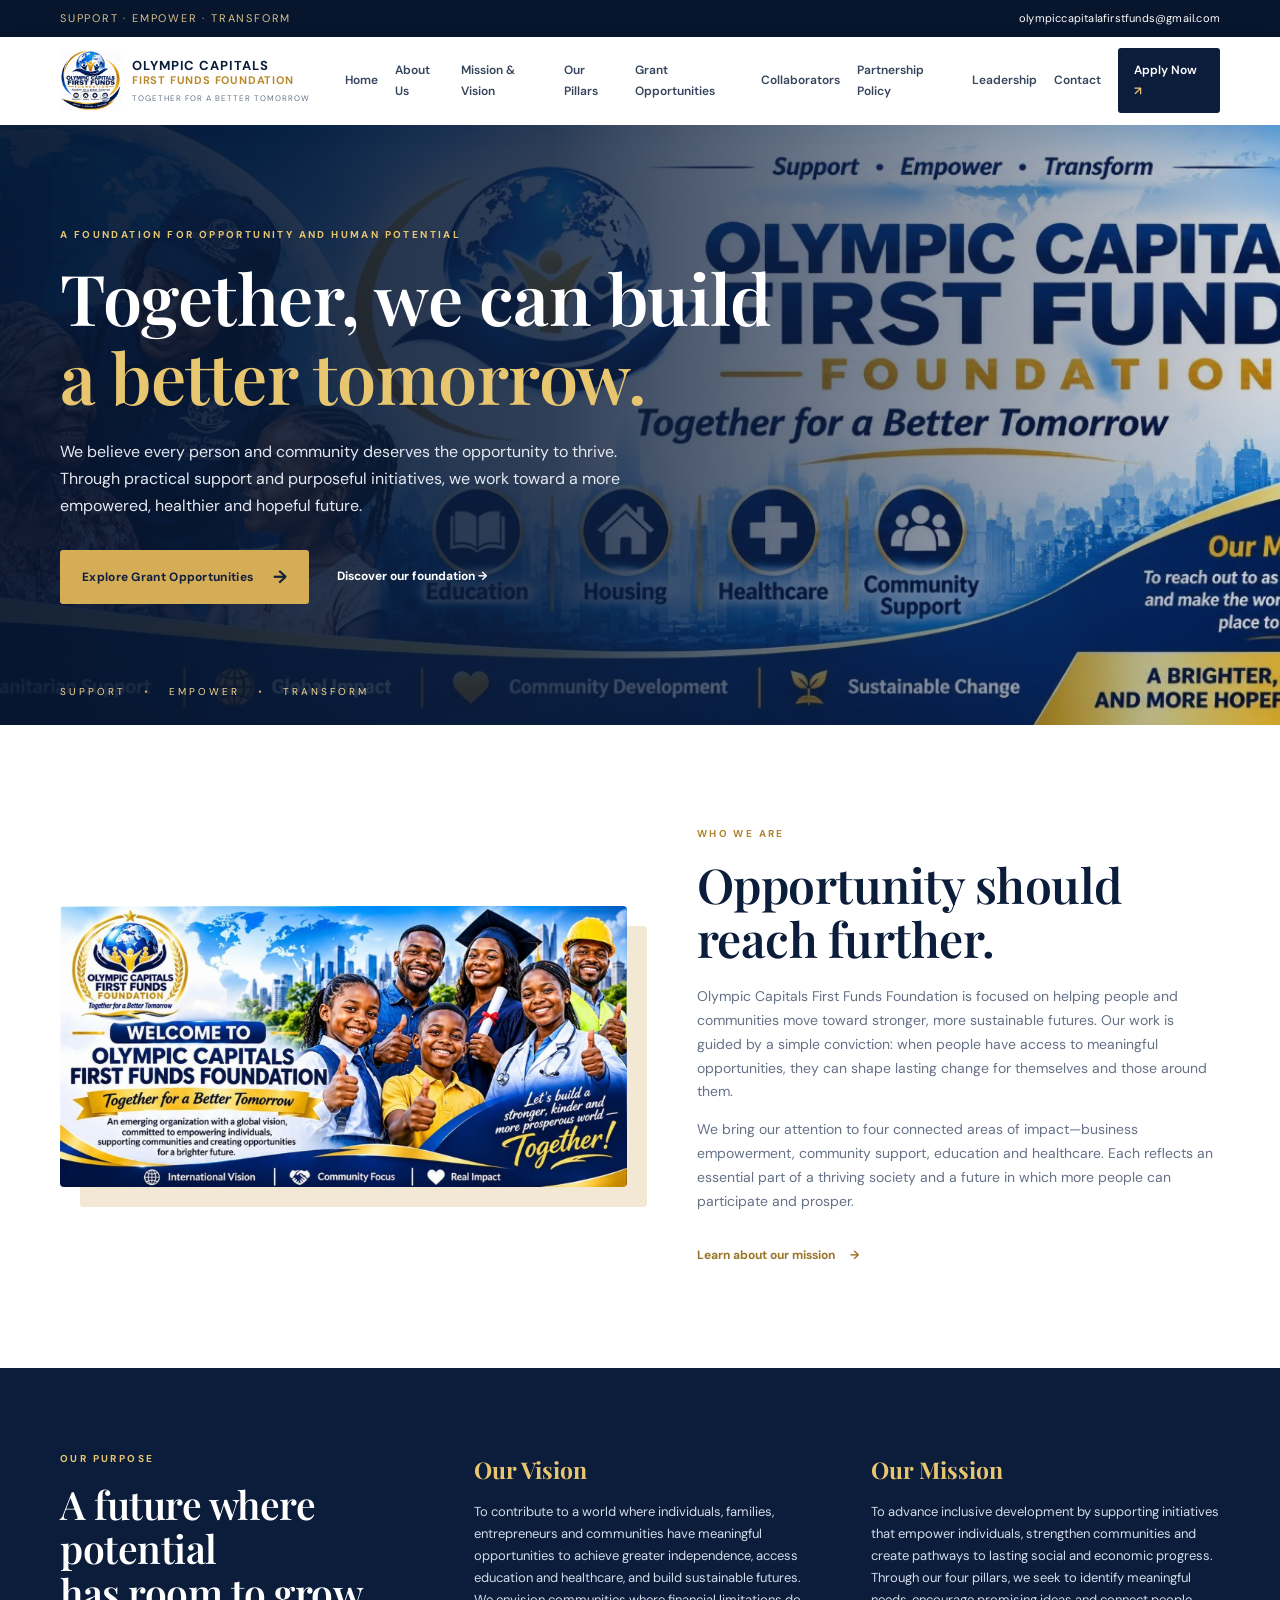
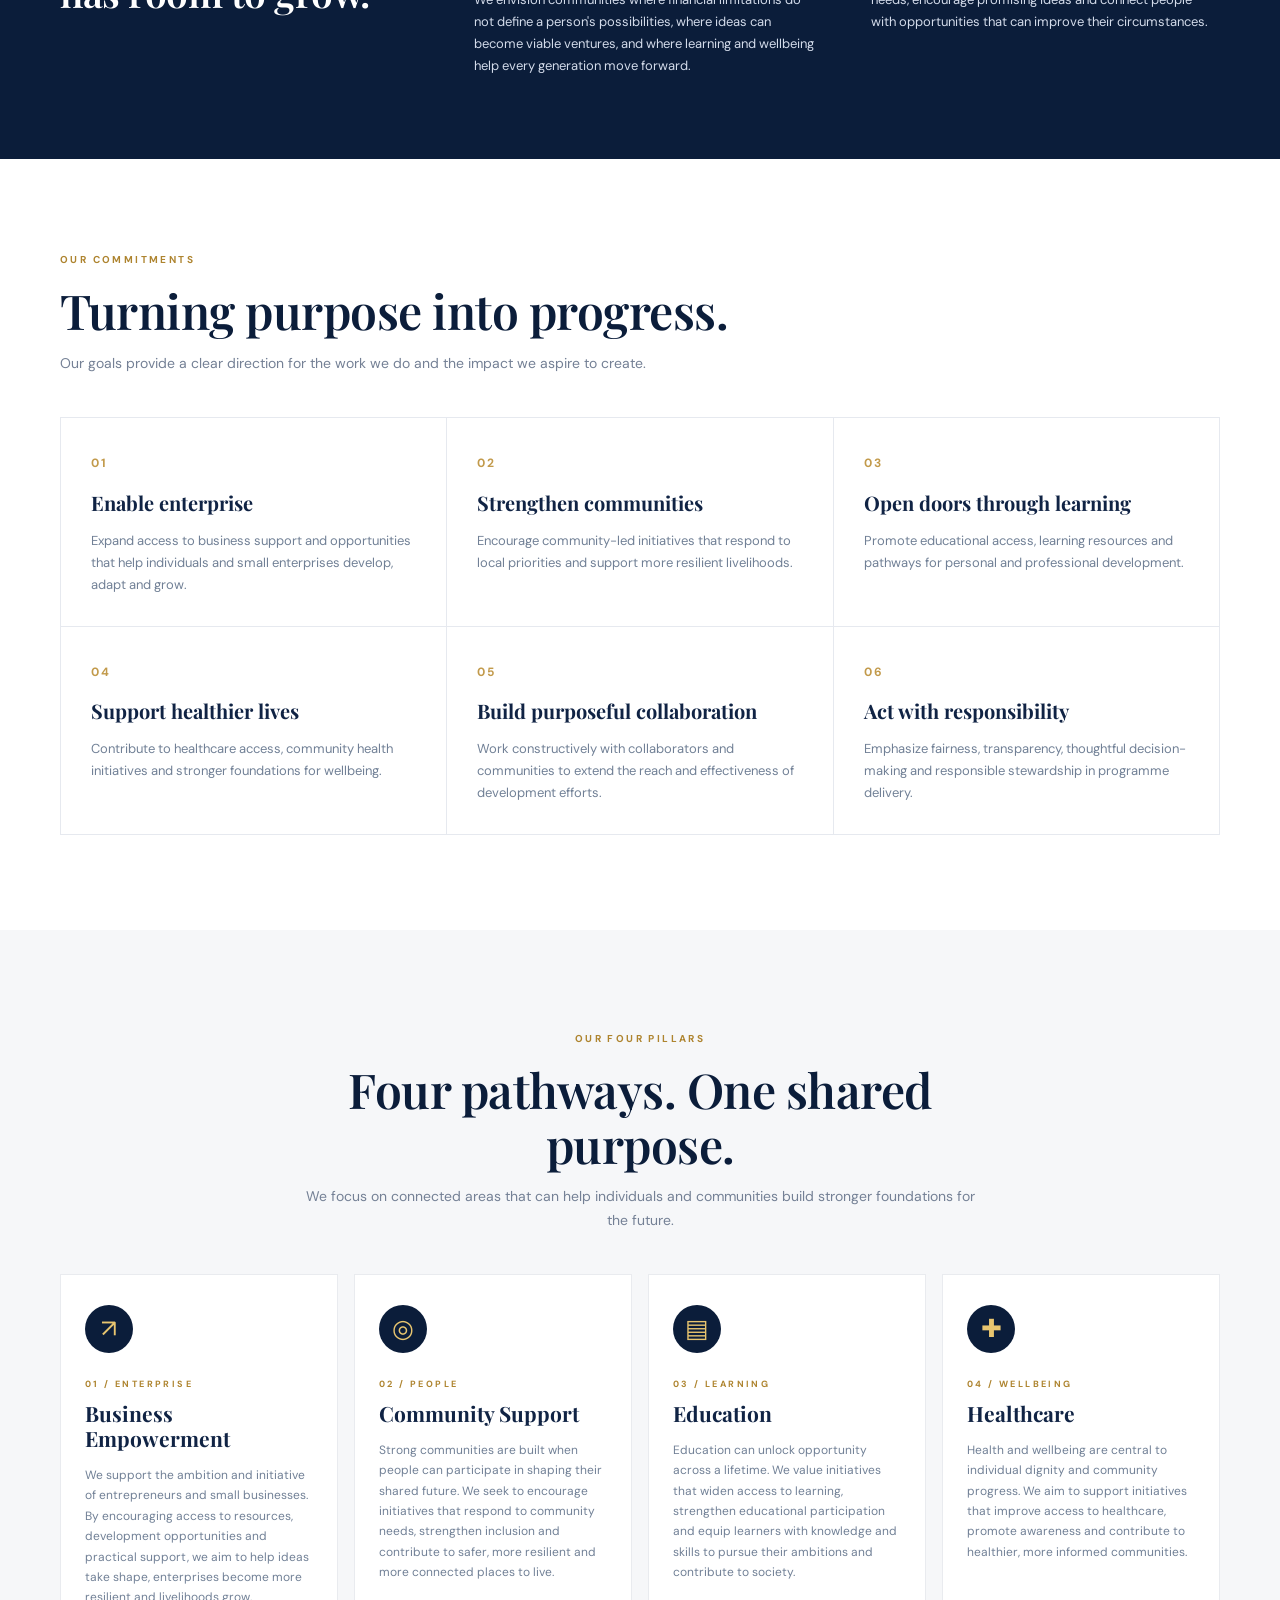
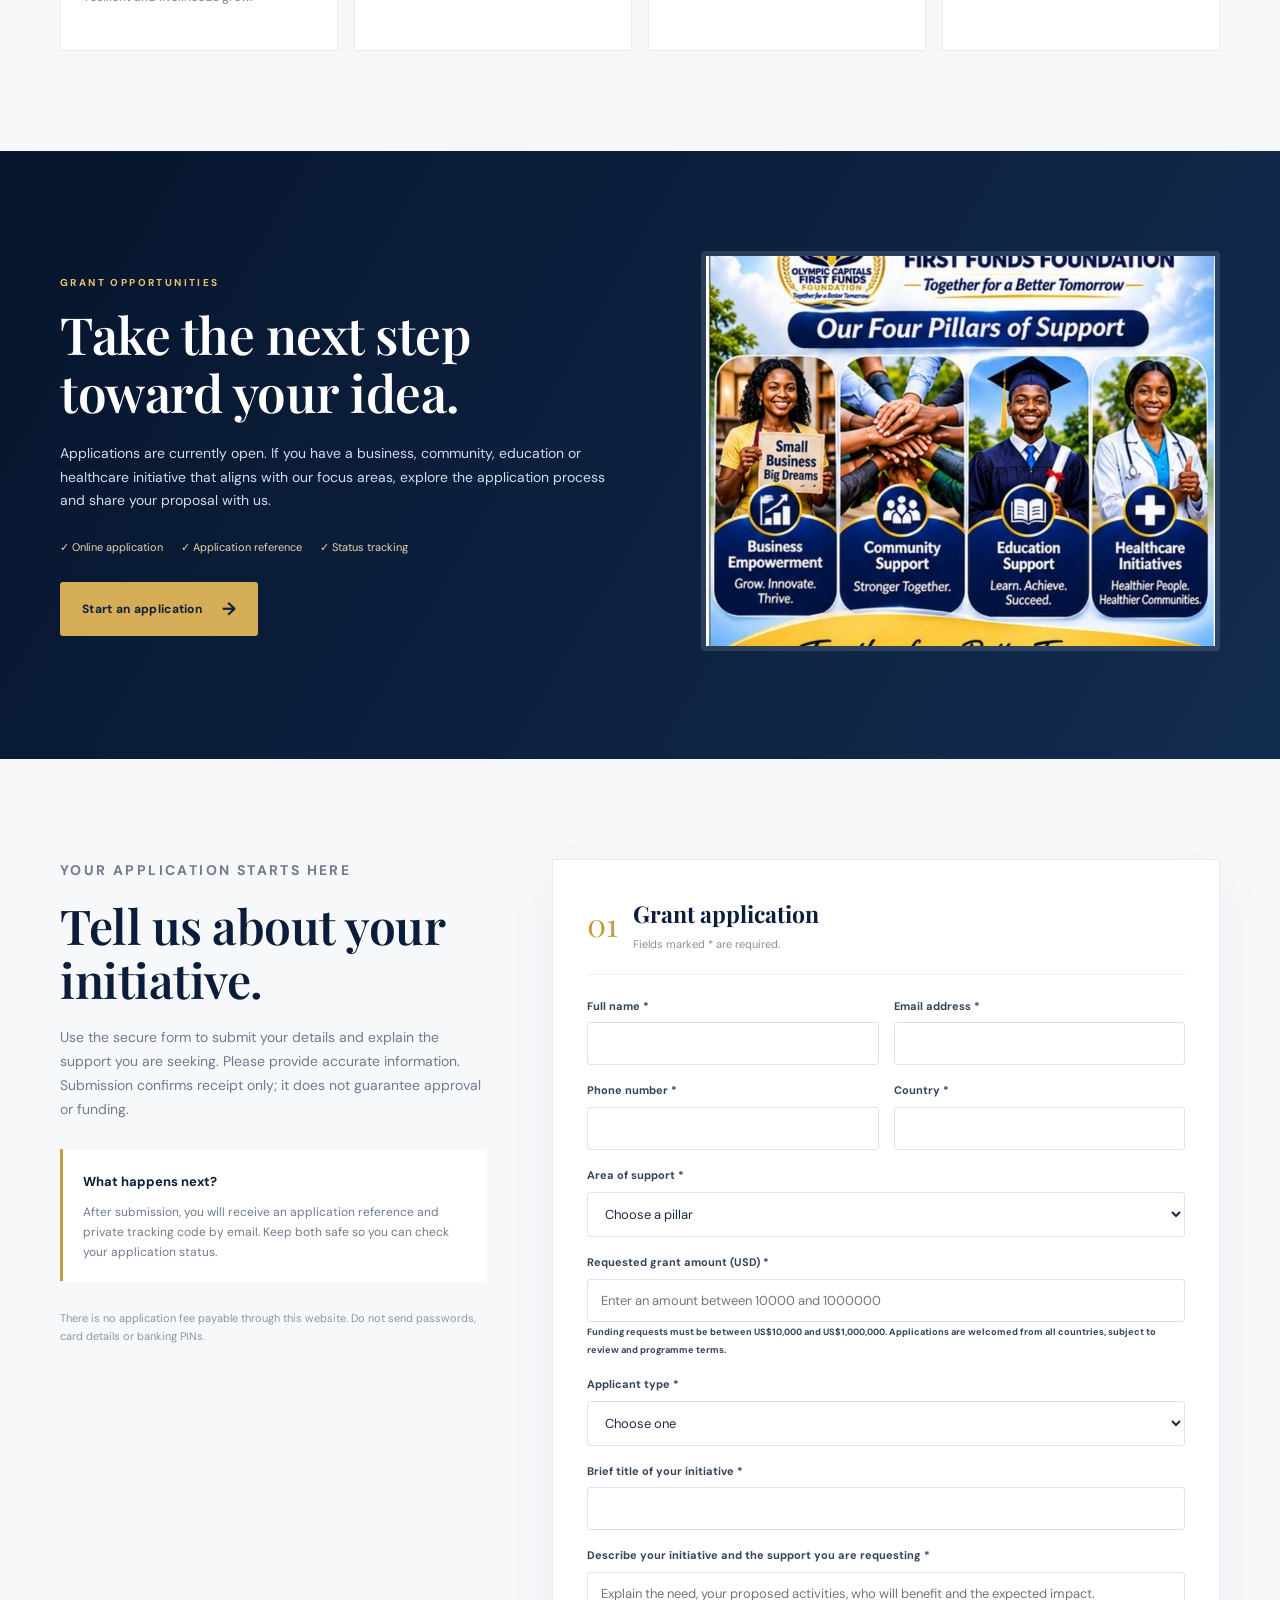
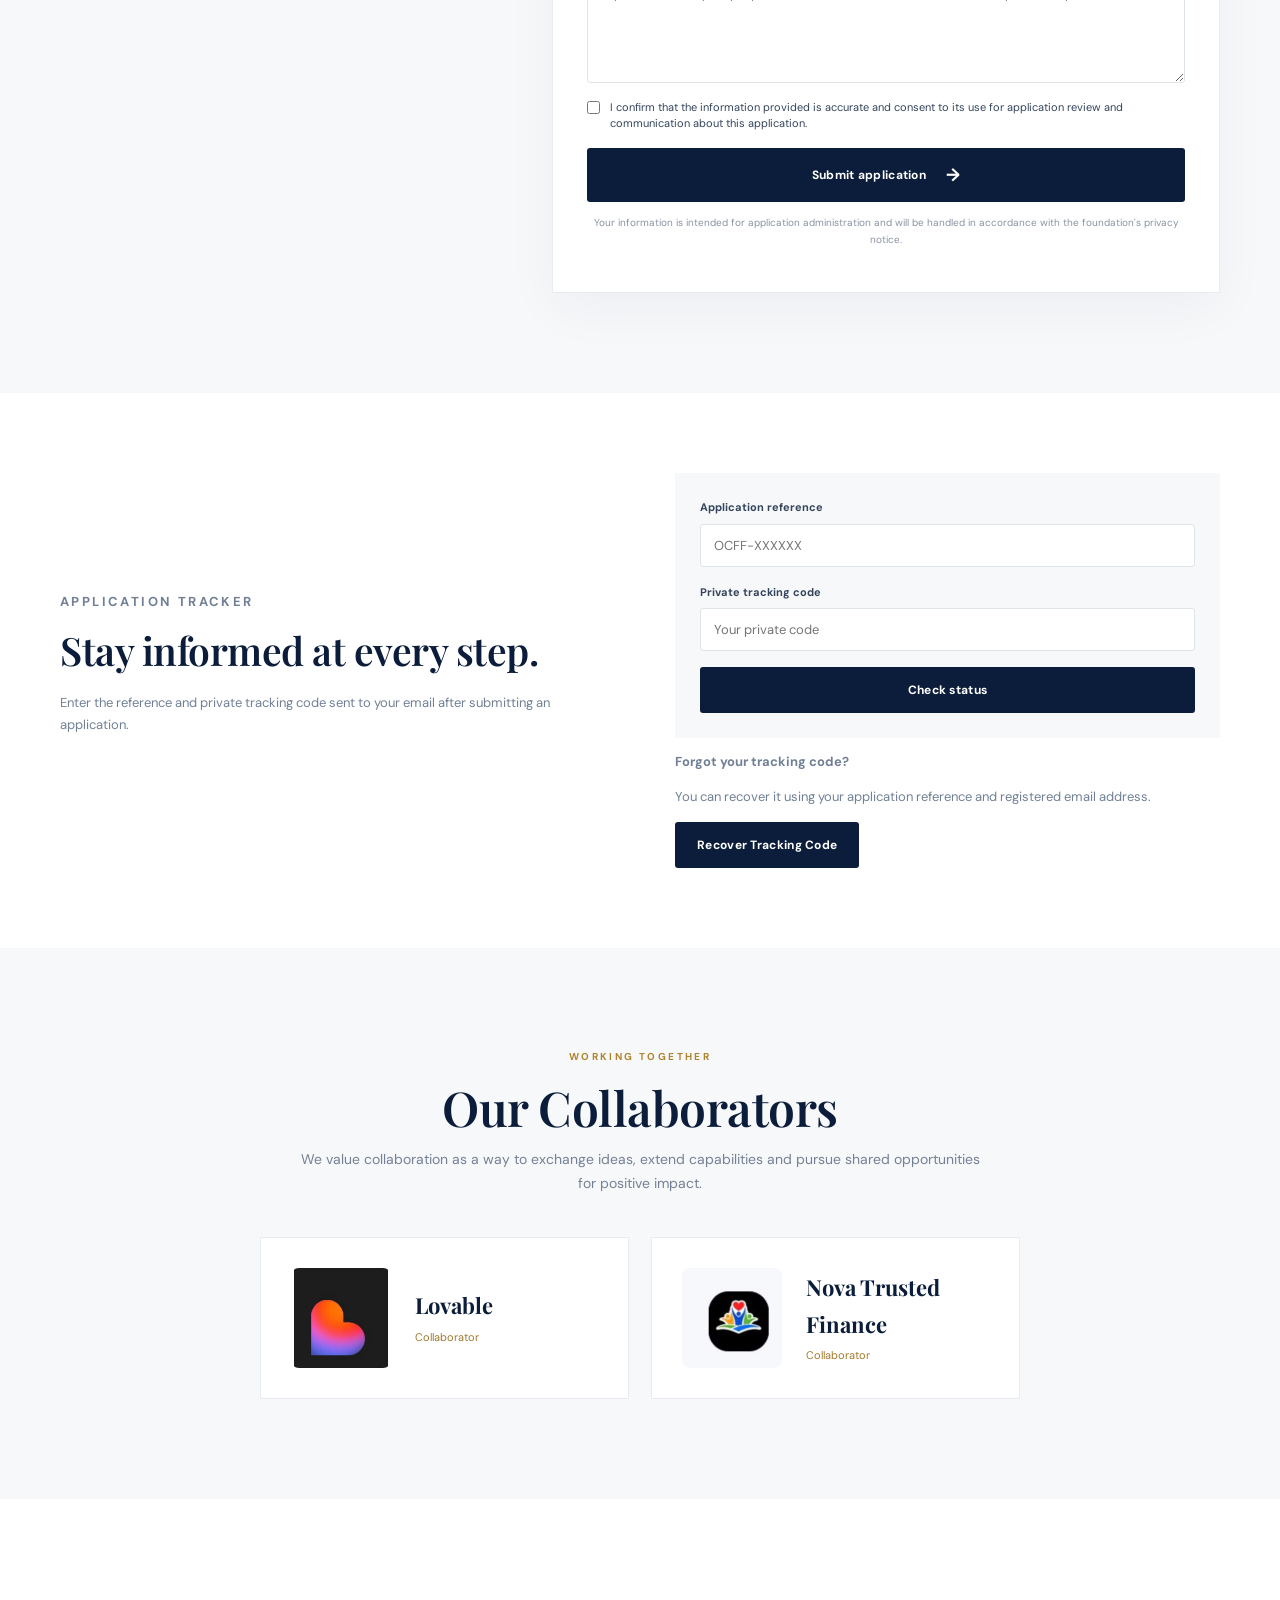
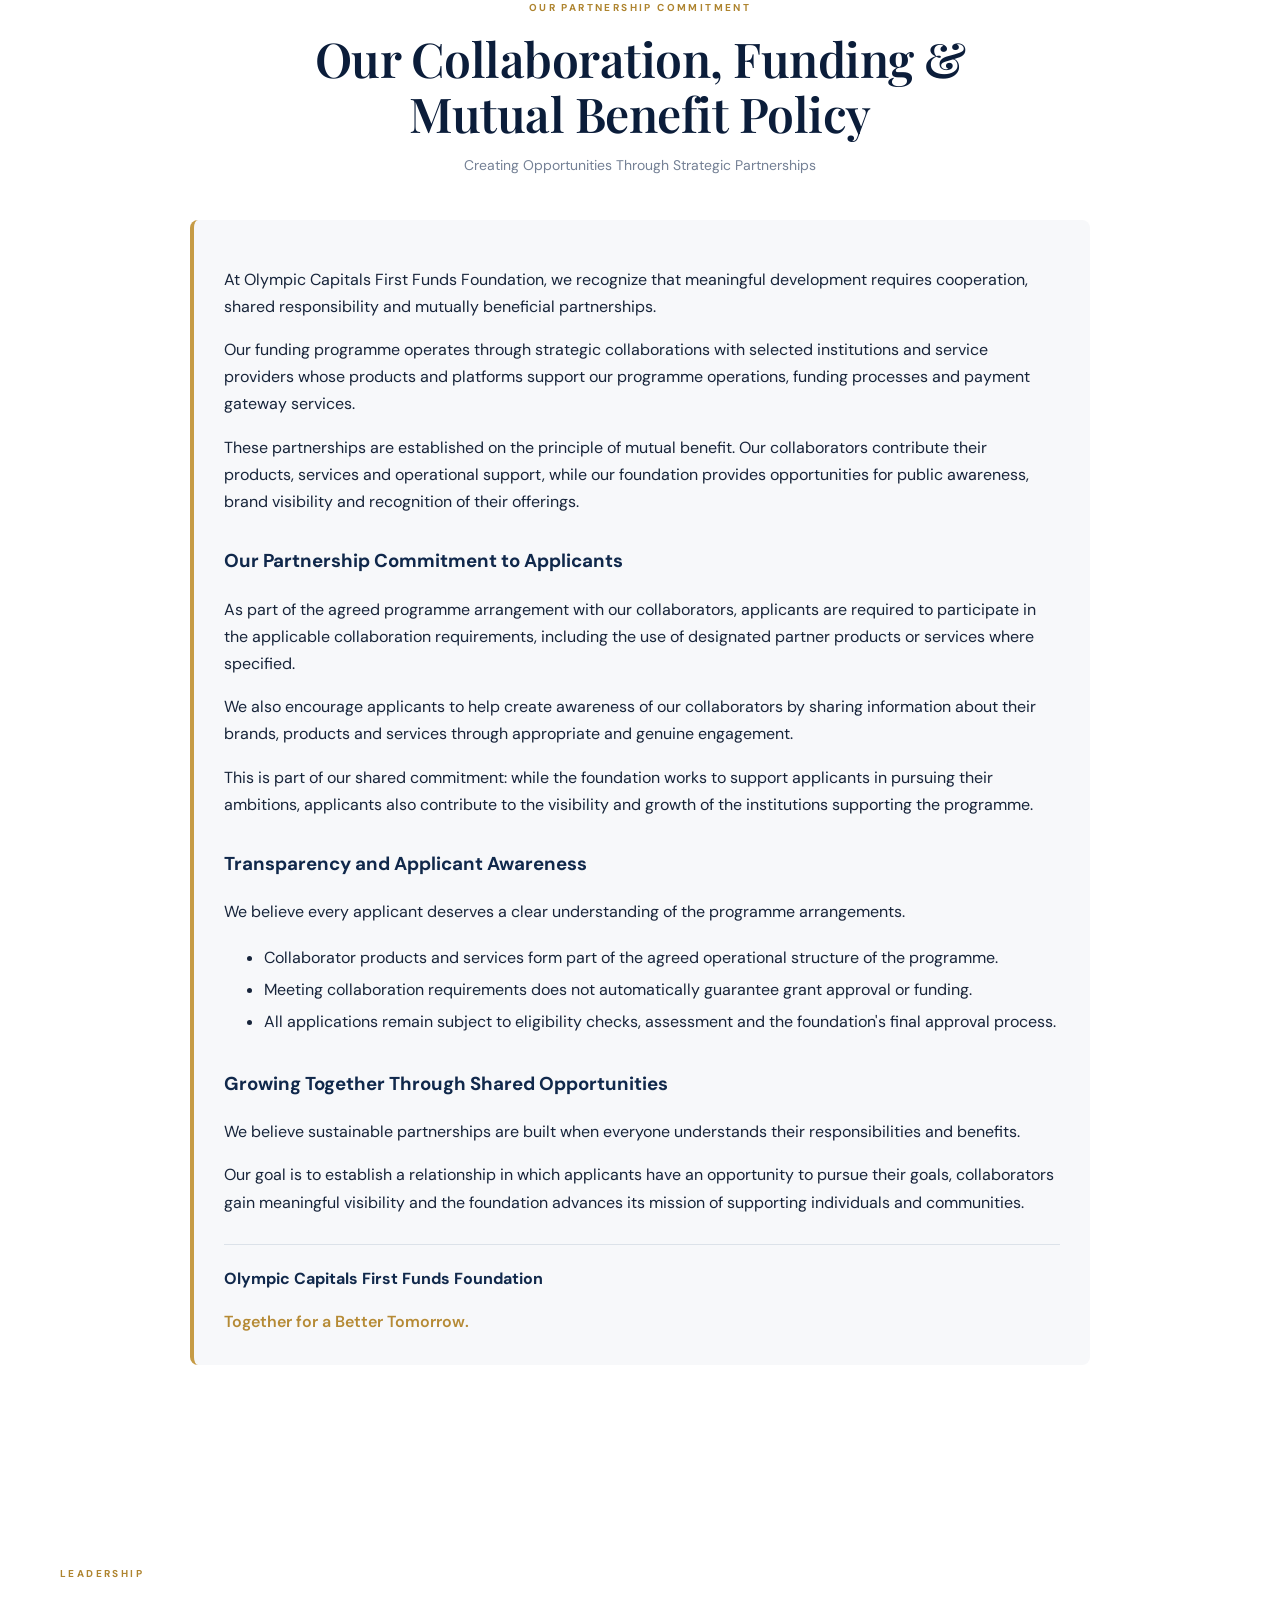
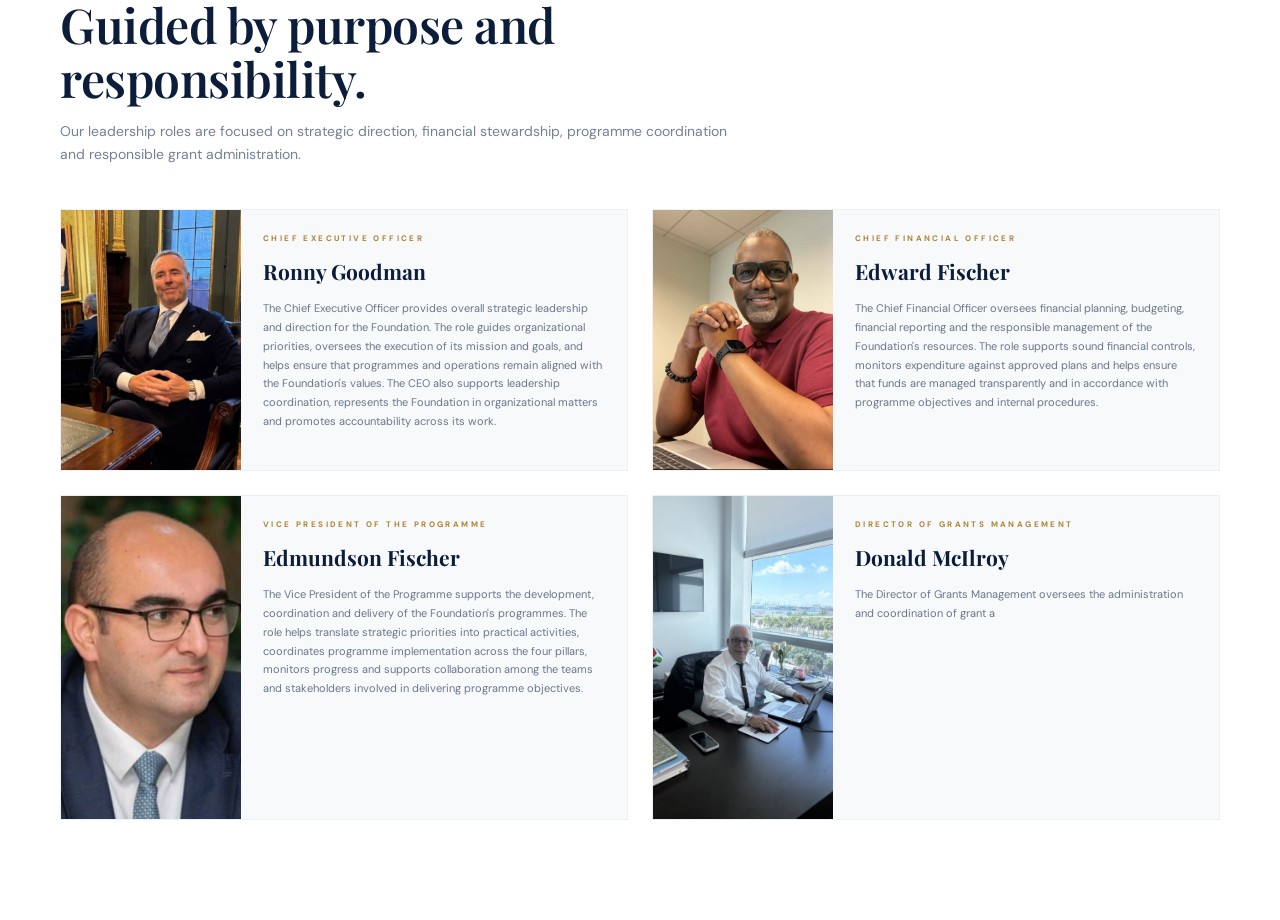
==== commit 04d2e081: "Update index.html Add collaboration and mutual benefit policy" ====
--- a/index.html
+++ b/index.html
@@ -39,6 +39,7 @@
 <a href="#pillars">Our Pillars</a>
 <a href="#grants">Grant Opportunities</a>
 <a href="#collaborators">Collaborators</a>
+<a href="#collaboration-policy">Partnership Policy</a>
 <a href="#leadership">Leadership</a>
 <a href="#contact">Contact</a>
 <a class="nav-apply" href="#apply">Apply Now <span>↗</span></a>
@@ -285,6 +286,75 @@
 </div>
 </section>
 
+<!-- COLLABORATION, FUNDING AND MUTUAL BENEFIT POLICY -->
+<section class="section" id="collaboration-policy">
+<div class="wrap">
+
+<div class="section-heading center">
+<p class="eyebrow">OUR PARTNERSHIP COMMITMENT</p>
+<h2>Our Collaboration, Funding &amp; Mutual Benefit Policy</h2>
+<p>Creating Opportunities Through Strategic Partnerships</p>
+</div>
+
+<div style="max-width:900px;margin:0 auto;background:#f7f8fa;border-left:4px solid #c69b45;padding:30px;border-radius:8px;">
+
+<p>
+At Olympic Capitals First Funds Foundation, we recognize that meaningful development requires cooperation, shared responsibility and mutually beneficial partnerships.
+</p>
+
+<p>
+Our funding programme operates through strategic collaborations with selected institutions and service providers whose products and platforms support our programme operations, funding processes and payment gateway services.
+</p>
+
+<p>
+These partnerships are established on the principle of mutual benefit. Our collaborators contribute their products, services and operational support, while our foundation provides opportunities for public awareness, brand visibility and recognition of their offerings.
+</p>
+
+<h3 style="color:#10284b;margin-top:30px;">Our Partnership Commitment to Applicants</h3>
+
+<p>
+As part of the agreed programme arrangement with our collaborators, applicants are required to participate in the applicable collaboration requirements, including the use of designated partner products or services where specified.
+</p>
+
+<p>
+We also encourage applicants to help create awareness of our collaborators by sharing information about their brands, products and services through appropriate and genuine engagement.
+</p>
+
+<p>
+This is part of our shared commitment: while the foundation works to support applicants in pursuing their ambitions, applicants also contribute to the visibility and growth of the institutions supporting the programme.
+</p>
+
+<h3 style="color:#10284b;margin-top:30px;">Transparency and Applicant Awareness</h3>
+
+<p>We believe every applicant deserves a clear understanding of the programme arrangements.</p>
+
+<ul style="line-height:2;">
+<li>Collaborator products and services form part of the agreed operational structure of the programme.</li>
+<li>Meeting collaboration requirements does not automatically guarantee grant approval or funding.</li>
+<li>All applications remain subject to eligibility checks, assessment and the foundation's final approval process.</li>
+</ul>
+
+<h3 style="color:#10284b;margin-top:30px;">Growing Together Through Shared Opportunities</h3>
+
+<p>
+We believe sustainable partnerships are built when everyone understands their responsibilities and benefits.
+</p>
+
+<p>
+Our goal is to establish a relationship in which applicants have an opportunity to pursue their goals, collaborators gain meaningful visibility and the foundation advances its mission of supporting individuals and communities.
+</p>
+
+<div style="border-top:1px solid #dce2e9;margin-top:28px;padding-top:20px;">
+<strong style="color:#10284b;">Olympic Capitals First Funds Foundation</strong>
+<p style="color:#b58a35;font-weight:600;margin-bottom:0;">
+Together for a Better Tomorrow.
+</p>
+</div>
+
+</div>
+</div>
+</section>
+
 <section class="leadership section" id="leadership">
 <div class="wrap">
 <div class="section-heading">
@@ -322,61 +392,4 @@
 <div class="leader-copy">
 <p class="eyebrow">DIRECTOR OF GRANTS MANAGEMENT</p>
 <h3>Donald McIlroy</h3>
-<p>The Director of Grants Management oversees the administration and coordination of grant applications and awards. The role supports the application review process, maintains grant records, coordinates communication with applicants, monitors grant-related timelines and helps ensure that decisions and grant administration follow established procedures with consistency, fairness and appropriate documentation.</p>
-</div>
-</article>
-</div>
-</div>
-</section>
-
-<section class="contact section" id="contact">
-<div class="wrap contact-grid">
-<div>
-<p class="eyebrow light">GET IN TOUCH</p>
-<h2>Let's create meaningful progress.</h2>
-<p>For general enquiries or questions about the application process, contact the Foundation through its official email address.</p>
-<a class="contact-email" href="mailto:olympiccapitalafirstfunds@gmail.com">olympiccapitalafirstfunds@gmail.com</a>
-</div>
-<div class="contact-card">
-<h3>Connect with the Foundation</h3>
-<p>For application enquiries, include your application reference where available. Please do not email sensitive financial credentials or passwords.</p>
-<a class="btn gold" href="mailto:olympiccapitalafirstfunds@gmail.com?subject=Foundation%20Enquiry">Send an email <span>→</span></a>
-</div>
-</div>
-</section>
-
-</main>
-
-<footer>
-<div class="wrap footer-main">
-<div class="footer-brand">
-<img src="/assets/foundation-logo.jpg" alt="">
-<div><b>OLYMPIC CAPITALS FIRST FUNDS FOUNDATION</b><p>Together for a Better Tomorrow</p></div>
-</div>
-<div>
-<h4>Explore</h4>
-<a href="#about">About Us</a>
-<a href="#pillars">Our Pillars</a>
-<a href="#grants">Grant Opportunities</a>
-<a href="#leadership">Leadership</a>
-</div>
-<div>
-<h4>Applications</h4>
-<a href="#apply">Apply for Support</a>
-<a href="#track">Track an Application</a>
-<a href="#contact">Contact Us</a>
-</div>
-<div>
-<h4>Contact</h4>
-<a href="mailto:olympiccapitalafirstfunds@gmail.com">olympiccapitalafirstfunds@gmail.com</a>
-</div>
-</div>
-<div class="wrap footer-bottom">
-<span>© <span id="year"></span> Olympic Capitals First Funds Foundation. All rights reserved.</span>
-<span>Support · Empower · Transform</span>
-</div>
-</footer>
-
-<script src="/app.js" defer></script>
-</body>
-</html>
+<p>The Director of Grants Management oversees the administration and coordination of grant a
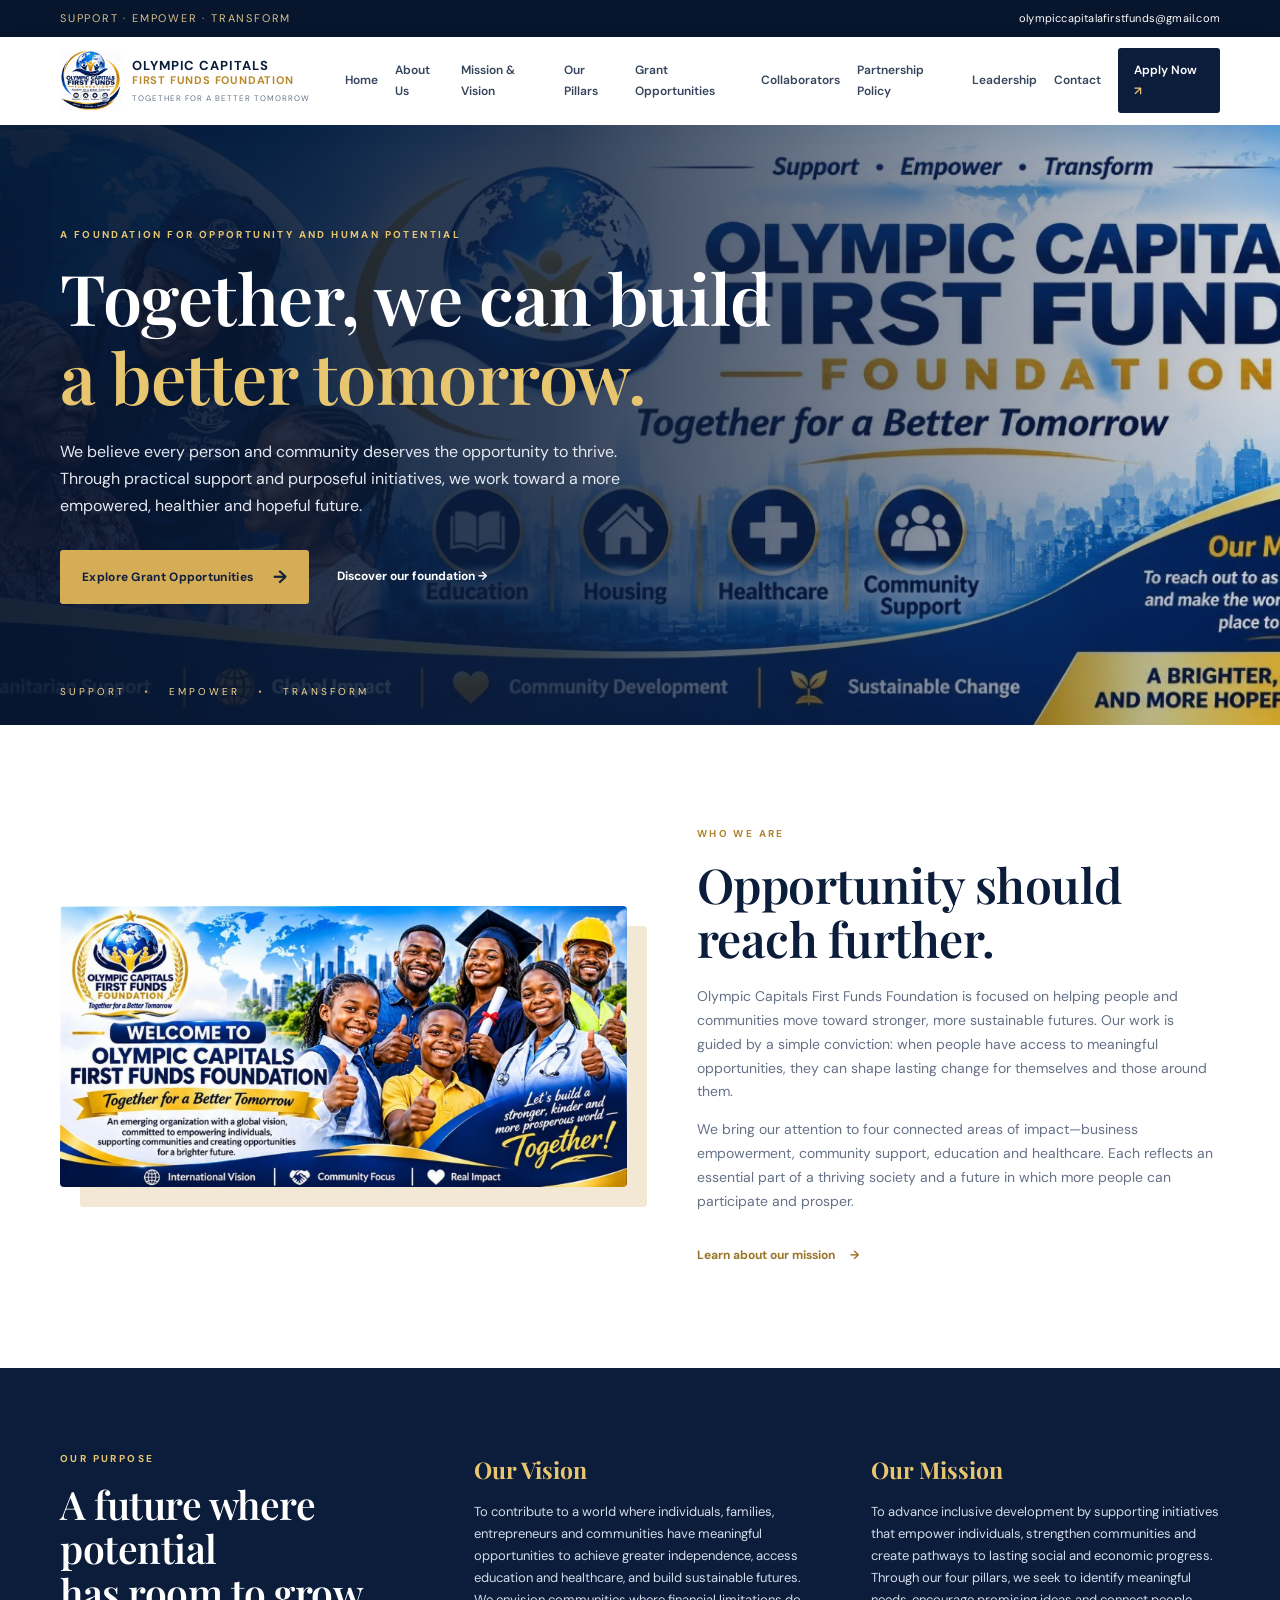
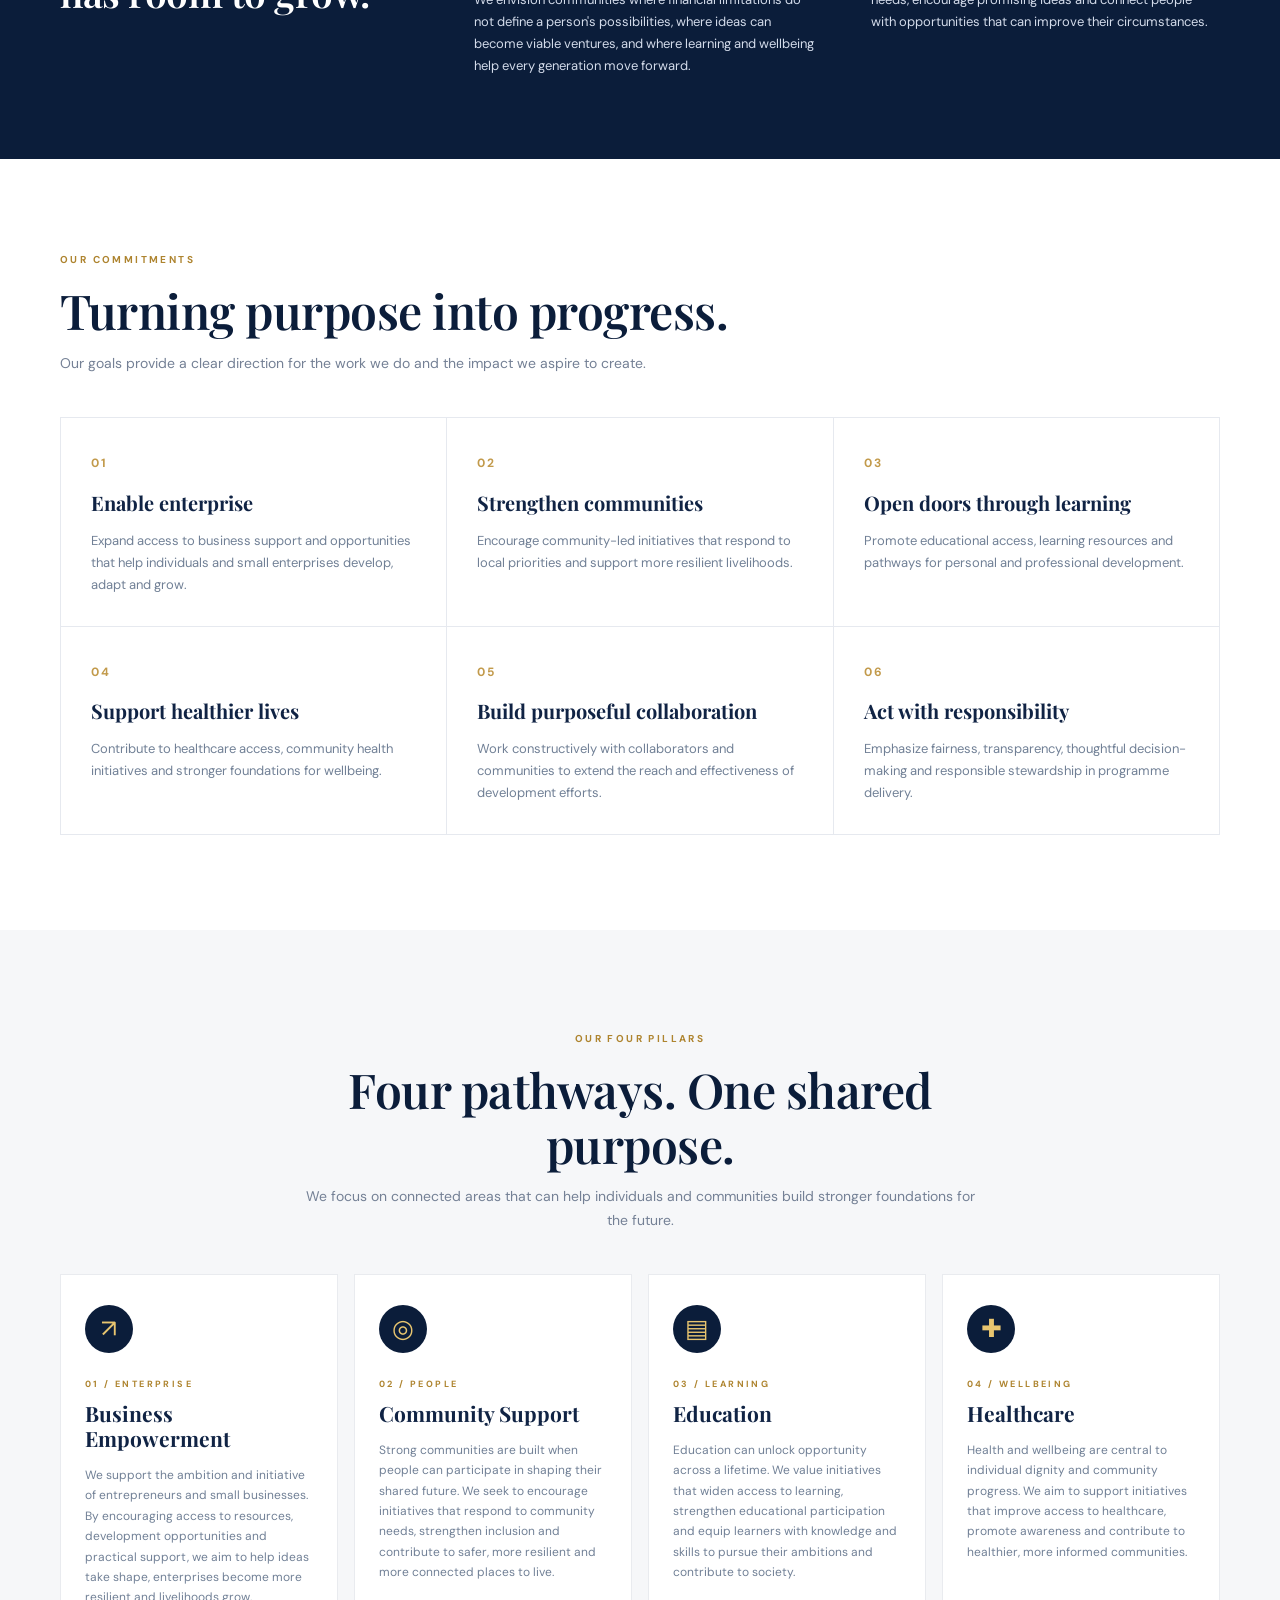
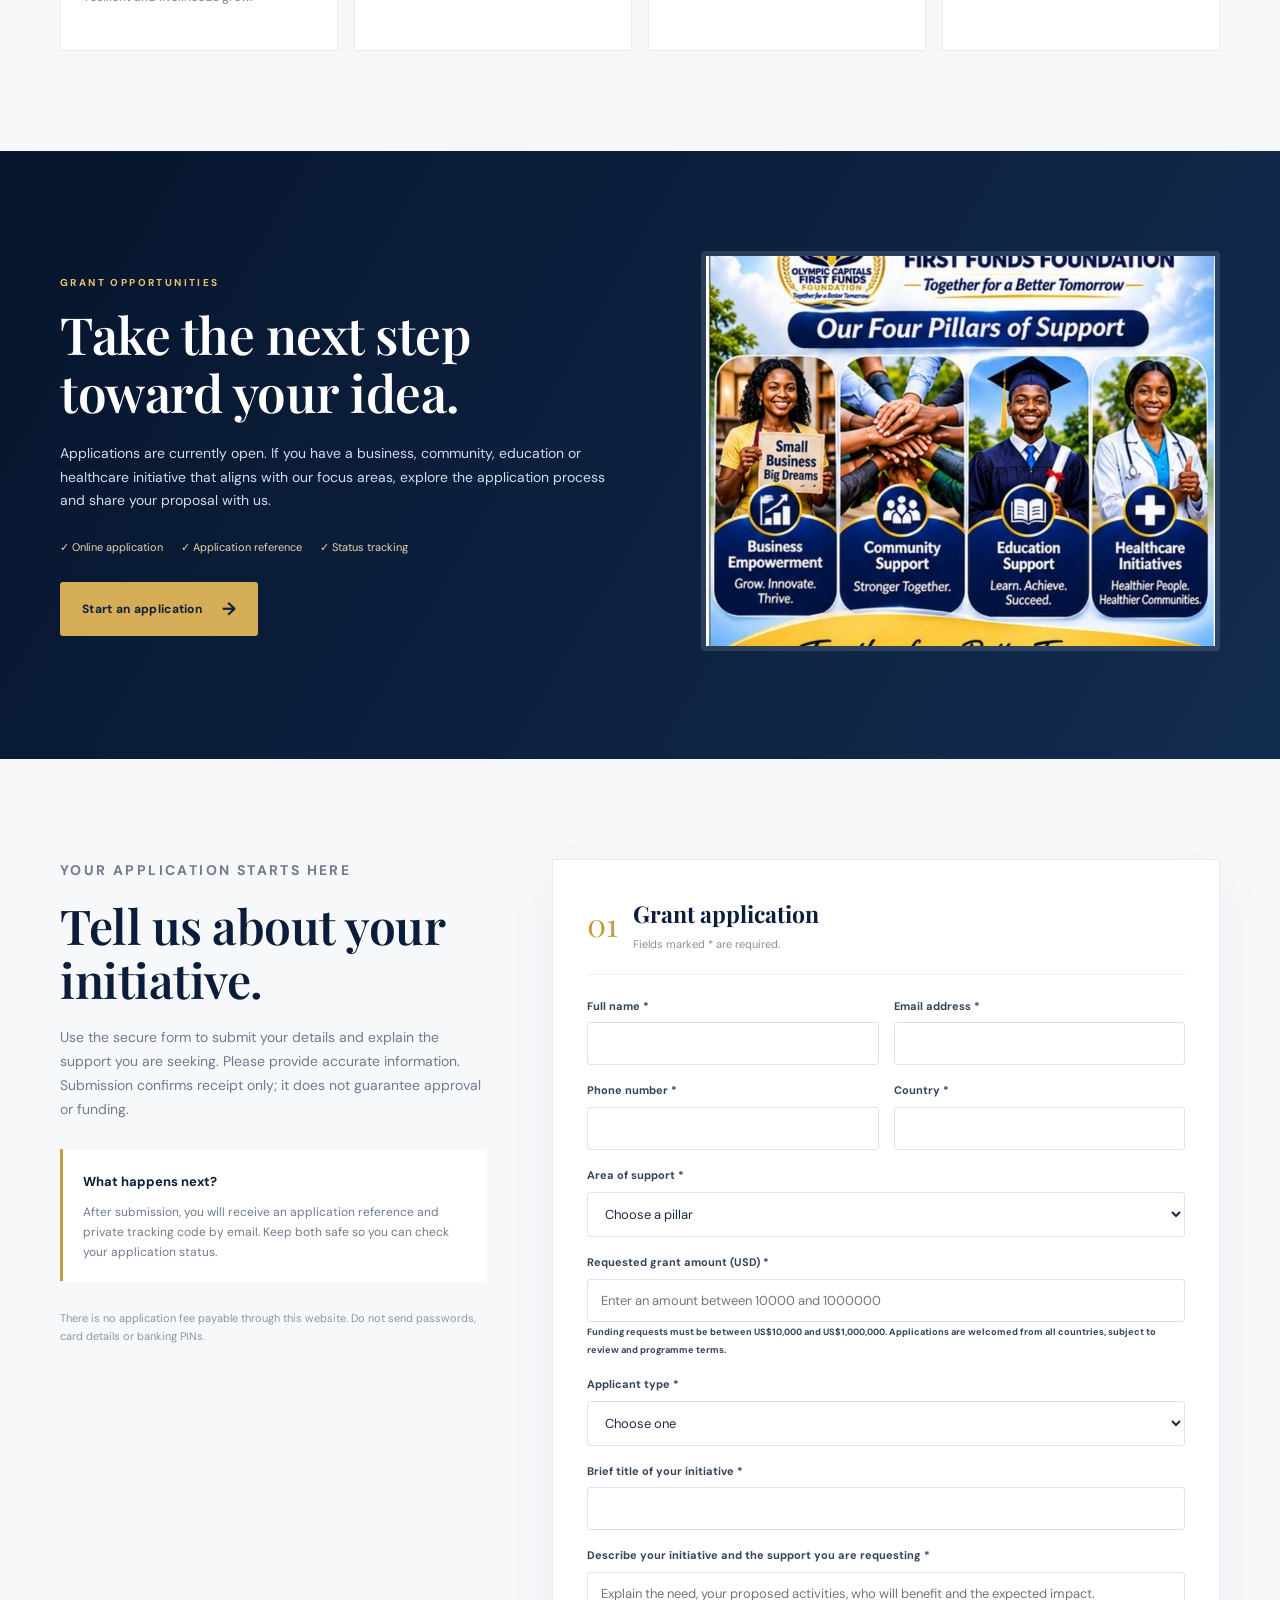
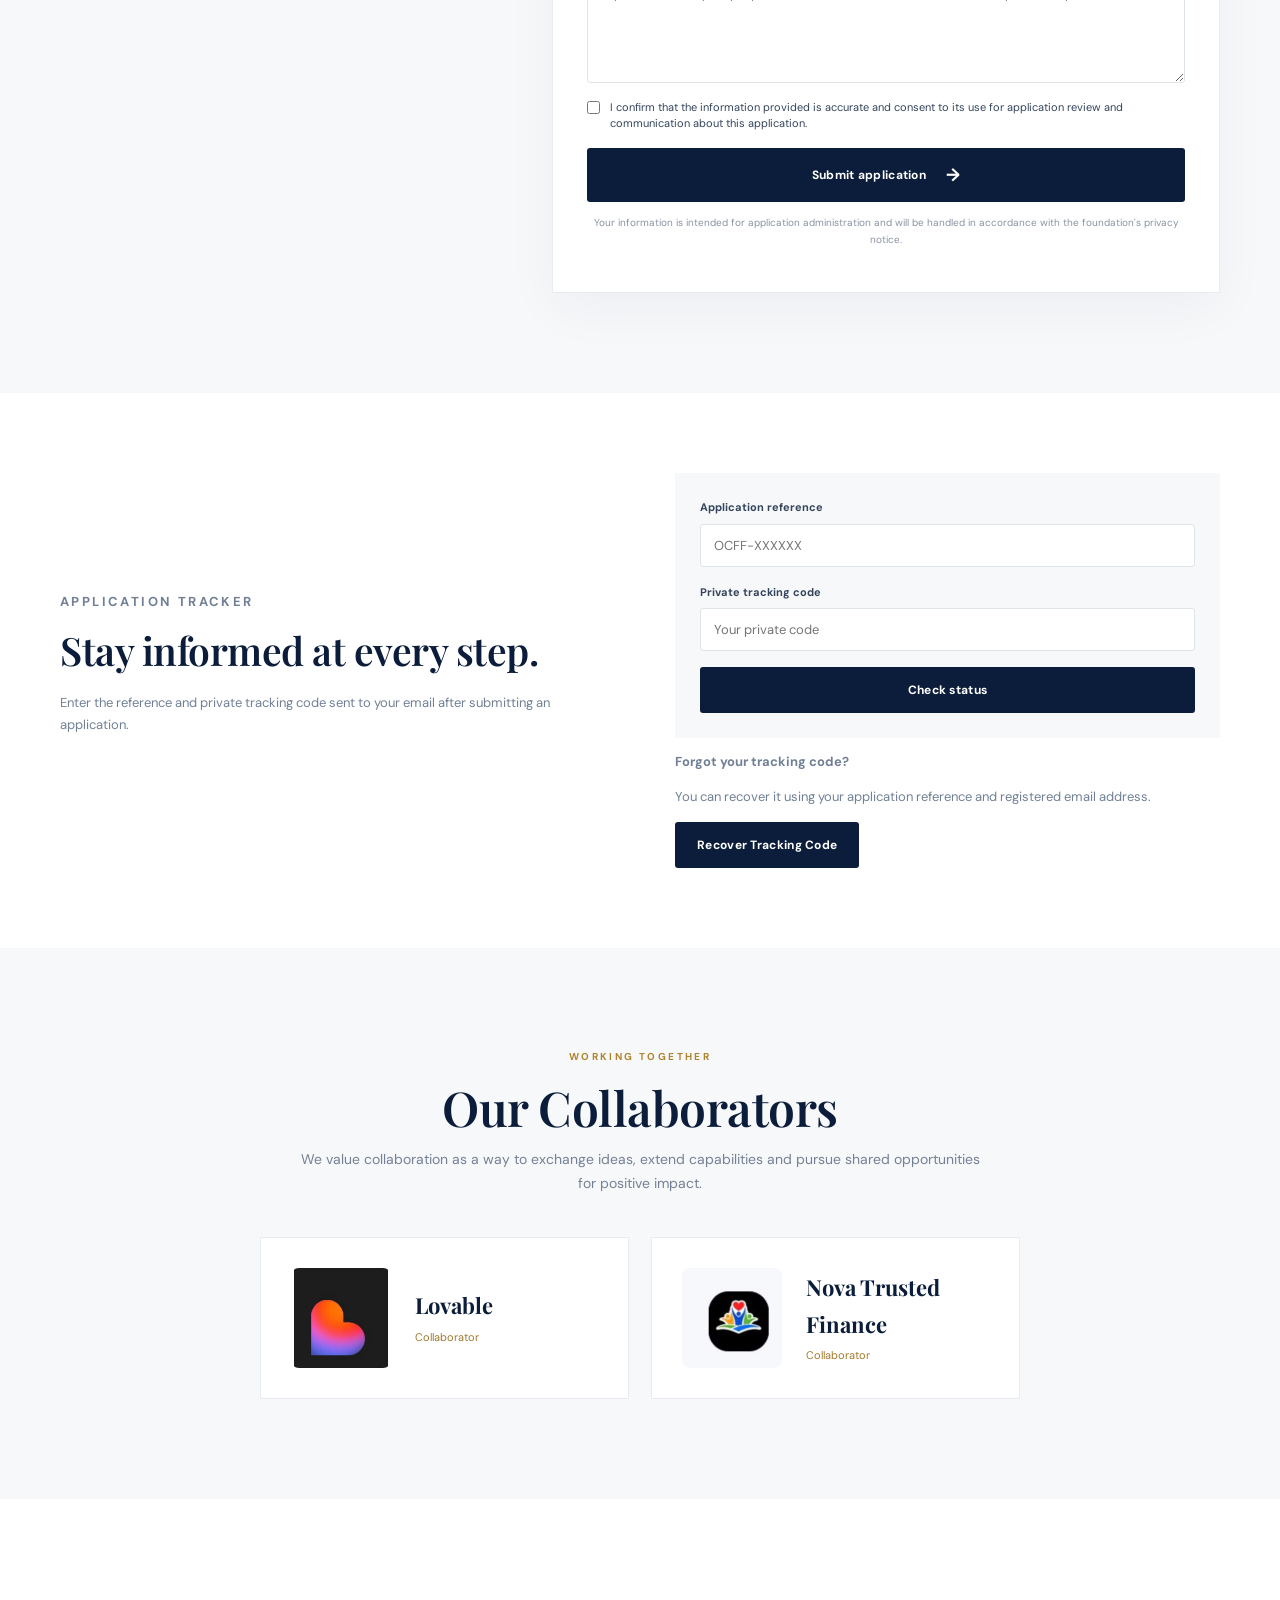
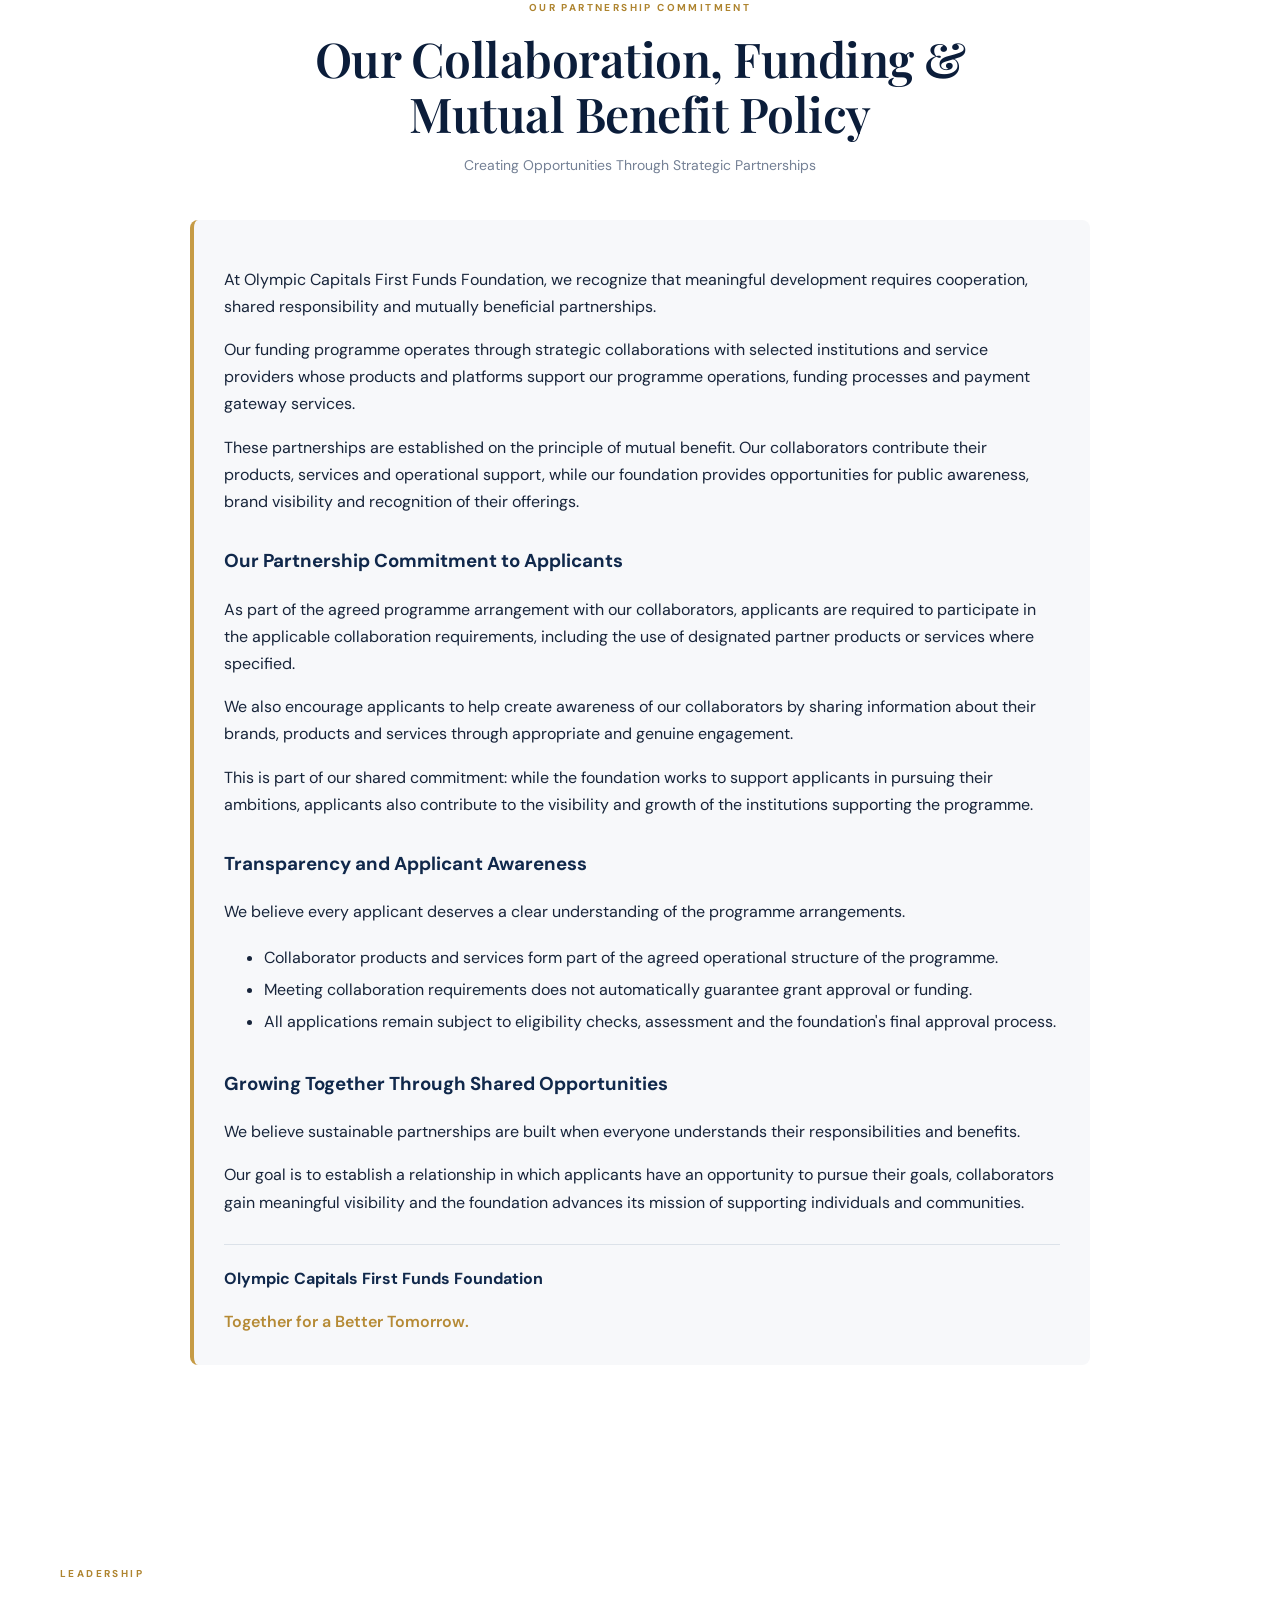
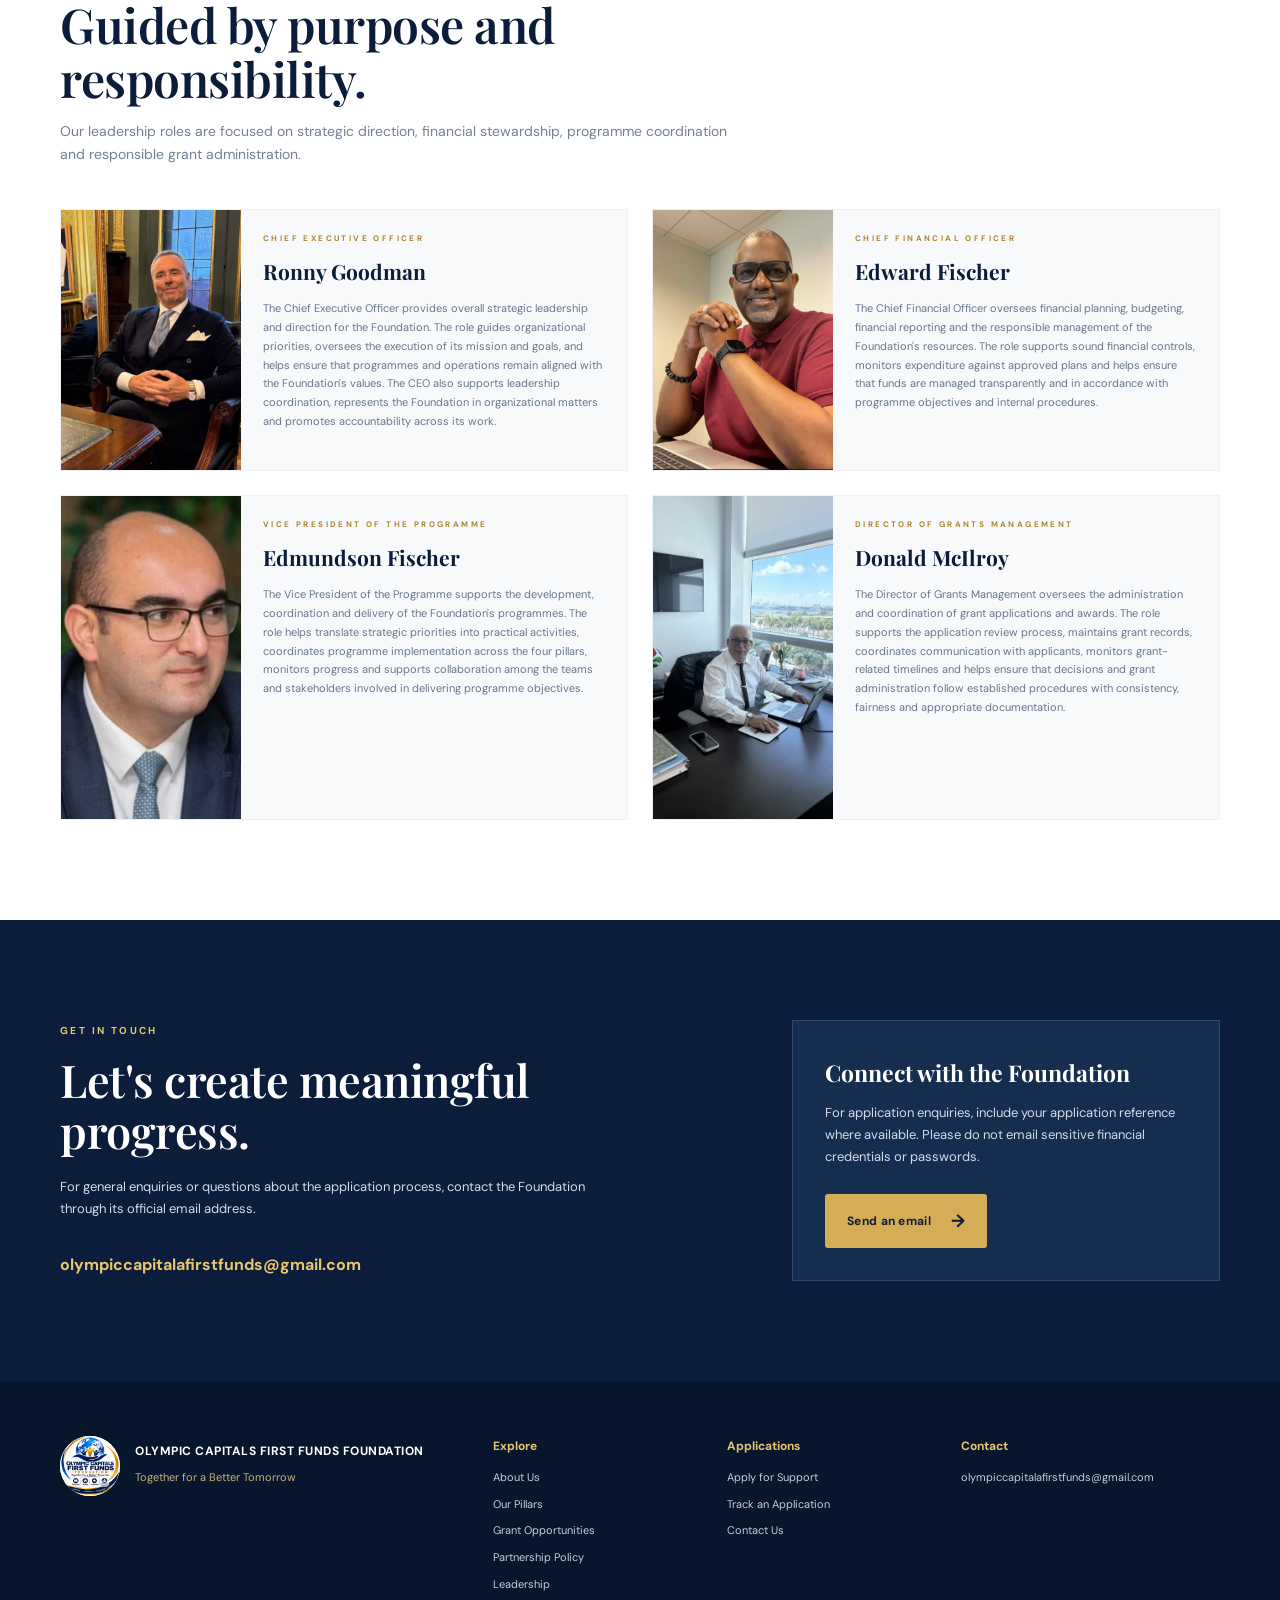
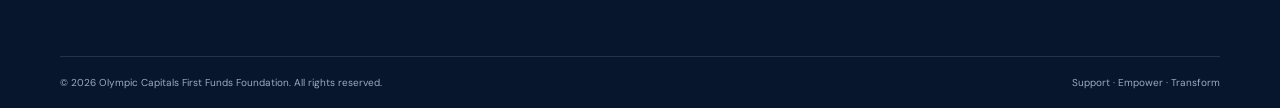
==== commit 5fa19cf5: "Update index.html Add collaboration and mutual benefit policy" ====
--- a/index.html
+++ b/index.html
@@ -392,4 +392,62 @@
 <div class="leader-copy">
 <p class="eyebrow">DIRECTOR OF GRANTS MANAGEMENT</p>
 <h3>Donald McIlroy</h3>
-<p>The Director of Grants Management oversees the administration and coordination of grant a+<p>The Director of Grants Management oversees the administration and coordination of grant applications and awards. The role supports the application review process, maintains grant records, coordinates communication with applicants, monitors grant-related timelines and helps ensure that decisions and grant administration follow established procedures with consistency, fairness and appropriate documentation.</p>
+</div>
+</article>
+</div>
+</div>
+</section>
+
+<section class="contact section" id="contact">
+<div class="wrap contact-grid">
+<div>
+<p class="eyebrow light">GET IN TOUCH</p>
+<h2>Let's create meaningful progress.</h2>
+<p>For general enquiries or questions about the application process, contact the Foundation through its official email address.</p>
+<a class="contact-email" href="mailto:olympiccapitalafirstfunds@gmail.com">olympiccapitalafirstfunds@gmail.com</a>
+</div>
+<div class="contact-card">
+<h3>Connect with the Foundation</h3>
+<p>For application enquiries, include your application reference where available. Please do not email sensitive financial credentials or passwords.</p>
+<a class="btn gold" href="mailto:olympiccapitalafirstfunds@gmail.com?subject=Foundation%20Enquiry">Send an email <span>→</span></a>
+</div>
+</div>
+</section>
+
+</main>
+
+<footer>
+<div class="wrap footer-main">
+<div class="footer-brand">
+<img src="/assets/foundation-logo.jpg" alt="">
+<div><b>OLYMPIC CAPITALS FIRST FUNDS FOUNDATION</b><p>Together for a Better Tomorrow</p></div>
+</div>
+<div>
+<h4>Explore</h4>
+<a href="#about">About Us</a>
+<a href="#pillars">Our Pillars</a>
+<a href="#grants">Grant Opportunities</a>
+<a href="#collaboration-policy">Partnership Policy</a>
+<a href="#leadership">Leadership</a>
+</div>
+<div>
+<h4>Applications</h4>
+<a href="#apply">Apply for Support</a>
+<a href="#track">Track an Application</a>
+<a href="#contact">Contact Us</a>
+</div>
+<div>
+<h4>Contact</h4>
+<a href="mailto:olympiccapitalafirstfunds@gmail.com">olympiccapitalafirstfunds@gmail.com</a>
+</div>
+</div>
+<div class="wrap footer-bottom">
+<span>© <span id="year"></span> Olympic Capitals First Funds Foundation. All rights reserved.</span>
+<span>Support · Empower · Transform</span>
+</div>
+</footer>
+
+<script src="/app.js" defer></script>
+</body>
+</html>
